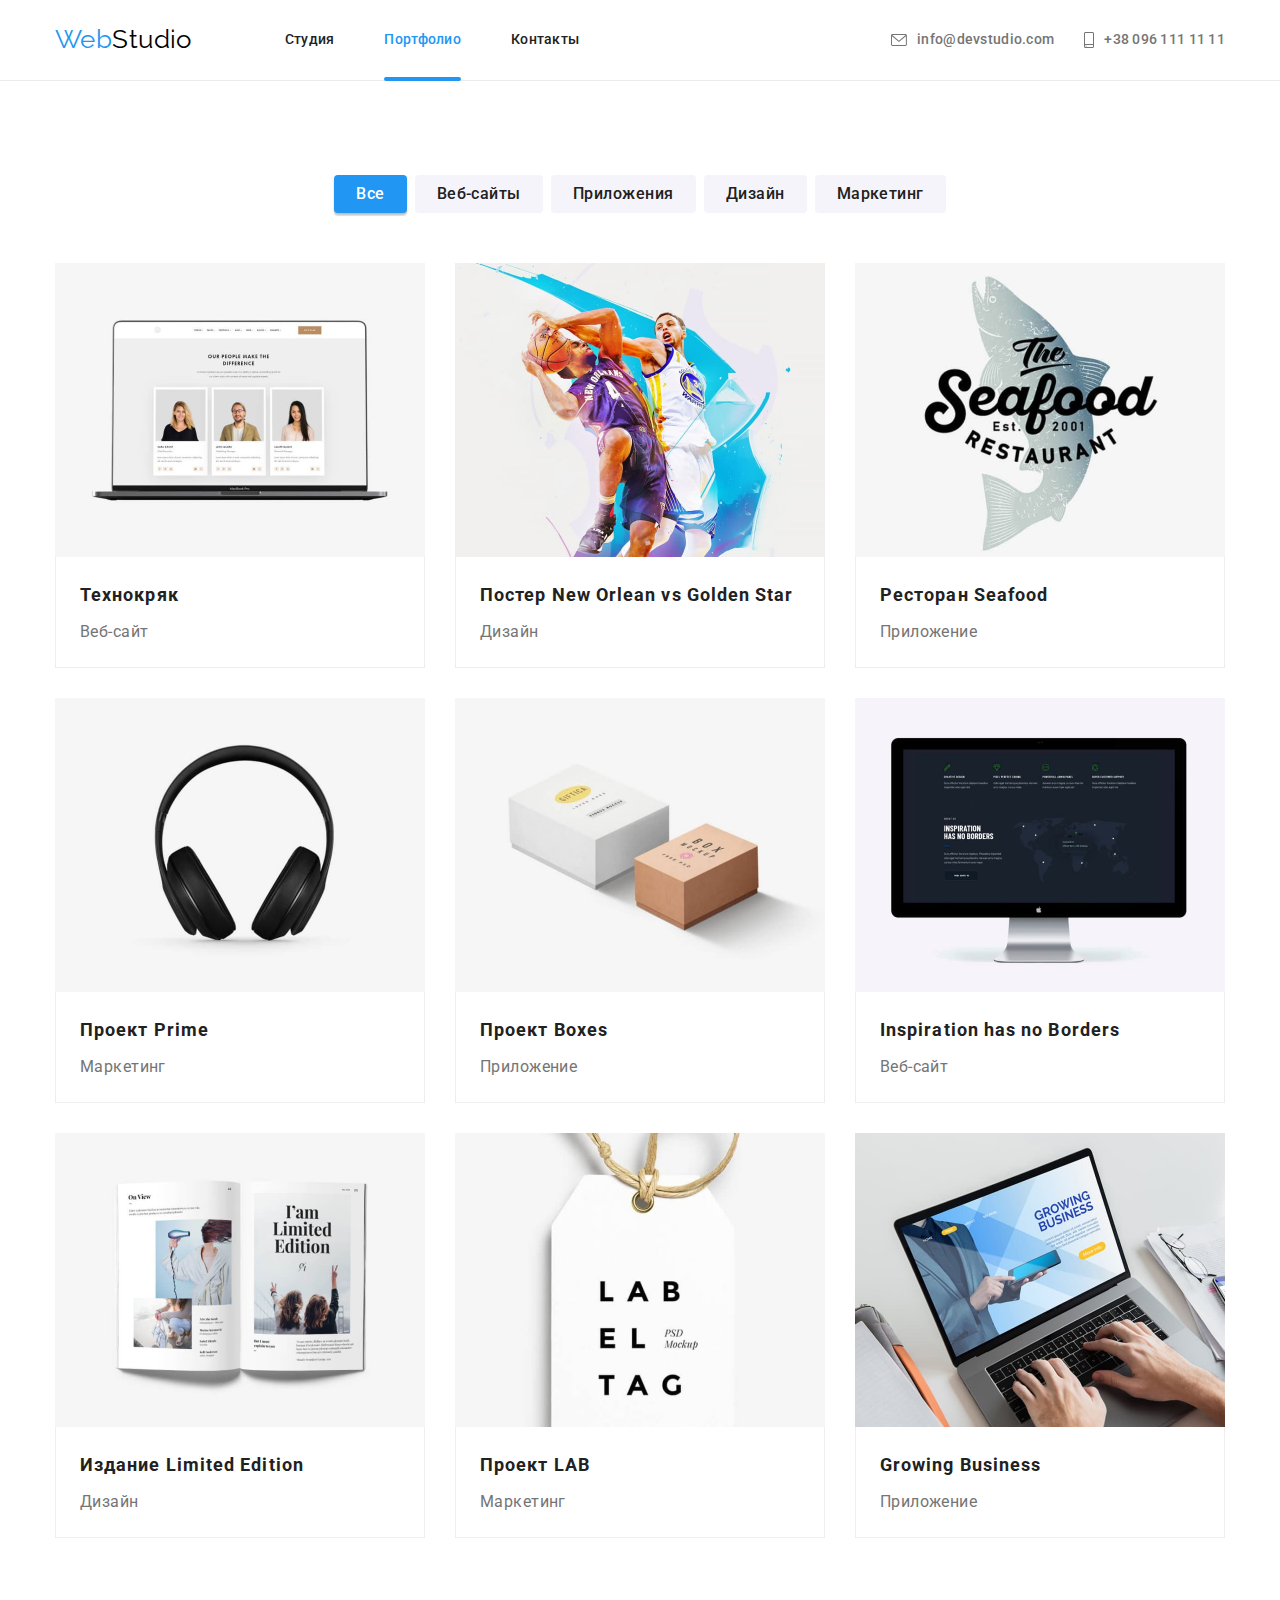
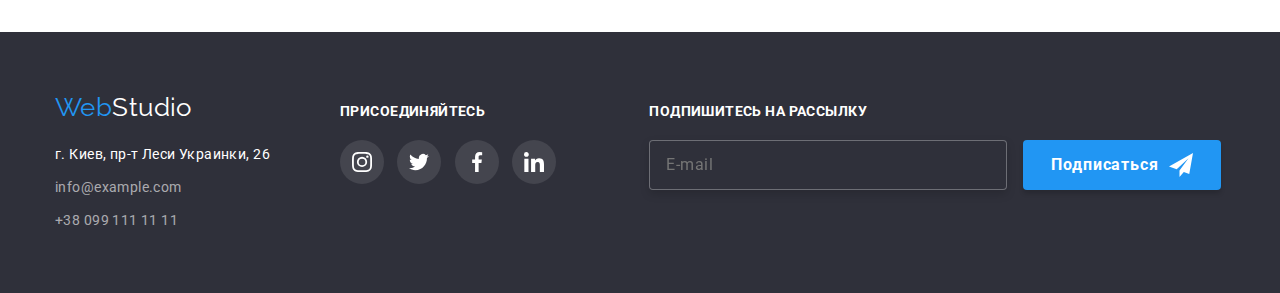
==== portfolio.html @ d5bf9953 "commit work" ====
<!DOCTYPE html>
<html lang="ru">
  <head>
    <meta charset="UTF-8" />
    <meta http-equiv="X-UA-Compatible" content="IE=edge" />
    <meta name="viewport" content="width=device-width, initial-scale=1.0" />
    <title>Document</title>
    <link rel="preconnect" href="https://fonts.googleapis.com" />
    <link rel="preconnect" href="https://fonts.gstatic.com" crossorigin />
    <link
      href="https://fonts.googleapis.com/css2?family=Raleway:wght@700&family=Roboto:wght@400;500;700;900&display=swap"
      rel="stylesheet"
    />
    <link rel="stylesheet" href="./css/main.min.css" />
  </head>
  <body class="page">
    <!-- Header -->
    <header class="header">
      <div class="container header__container">
        <a class="logo header__logo" href="./index.html">
          Web<span class="header__logo-studio">Studio</span>
        </a>
        <button
          class="mobile-menu-button js-open-menu"
          type="button"
          aria-expanded="false"
          aria-controls="menu-container"
        >
          <svg class="mobile-menu-button__icon" aria-label="Переключатель мобильного меню">
            <use href="./images/icons/icons.svg#icon-menu"></use>
          </svg>
        </button>

        <div class="mobile-menu js-menu-container" id="menu-container">
          <div class="mobile-menu__content">
            <button
              class="mobile-menu-button mobile-menu-button__close js-close-menu"
              type="button"
              aria-expanded="true"
              aria-controls="menu-container"
            >
              <svg class="mobile-menu-button__icon" aria-label="Переключатель мобильного меню">
                <use href="./images/icons/icons.svg#icon-close-menu"></use>
              </svg>
            </button>
            <nav class="nav">
              <ul class="list list__set">
                <li class="nav__item">
                  <a class="link nav__link" href="./index.html">Студия</a>
                </li>
                <li class="nav__item nav__item--position">
                  <a class="link nav__link nav__link--current" href="./portfolio.html">Портфолио</a>
                </li>
                <li class="nav__item">
                  <a class="link nav__link" href="#">Контакты</a>
                </li>
              </ul>
            </nav>

            <ul class="list contacts">
              <li class="contacts__list contacts__list--mail">
                <a
                  class="link contacts__link contacts__link--mail"
                  href="mailto:info@devstudio.com"
                >
                  <svg class="contacts__icon contacts__icon--mail">
                    <use href="./images/icons/icons.svg#icon-envelope"></use>
                  </svg>
                  info@devstudio.com
                </a>
              </li>
              <li class="contacts__list contacts__list--phone">
                <a class="link contacts__link contacts__link--phone" href="tel:+380961111111">
                  <svg class="contacts__icon contacts__icon--phone">
                    <use href="./images/icons/icons.svg#icon-smartphone"></use>
                  </svg>
                  +38 096 111 11 11
                </a>
              </li>
            </ul>

            <ul class="list list__row mobile-menu-socials">
              <li class="mobile-menu-socials__list">
                <a
                  class="link mobile-menu-socials__link mobile-menu-socials__link--instagram"
                  href="#"
                  >Instagram</a
                >
              </li>
              <li class="mobile-menu-socials__list">
                <a class="link mobile-menu-socials__link" href="#">Twitter</a>
              </li>
              <li class="mobile-menu-socials__list">
                <a class="link mobile-menu-socials__link" href="#">Facebook</a>
              </li>
              <li class="mobile-menu-socials__list">
                <a
                  class="link mobile-menu-socials__link mobile-menu-socials__link--linkedin"
                  href="#"
                  >LinkedIn</a
                >
              </li>
            </ul>
          </div>
        </div>
      </div>
    </header>

    <!-- Main -->
    <main>
      <section class="section">
        <div class="container">
          <h1 class="visually-hidden">Портфолио наших работ</h1>

          <ul class="list list__row portfolio-nav">
            <li class="portfolio-nav__item">
              <button type="button" class="portfolio-nav__btn portfolio-nav__btn--active">
                Все
              </button>
            </li>
            <li class="portfolio-nav__item">
              <button type="button" class="portfolio-nav__btn">Веб-сайты</button>
            </li>
            <li class="portfolio-nav__item">
              <button type="button" class="portfolio-nav__btn">Приложения</button>
            </li>
            <li class="portfolio-nav__item">
              <button type="button" class="portfolio-nav__btn">Дизайн</button>
            </li>
            <li class="portfolio-nav__item">
              <button type="button" class="portfolio-nav__btn">Маркетинг</button>
            </li>
          </ul>

          <ul class="list list__set portfolio-list">
            <li class="portfolio-list__item">
              <a href="#" class="link portfolio-card">
                <div class="portfolio-card__meta">
                  <picture>
                    <source
                      srcset="
                        ./images/portfolio/technocrack-website-desktop.jpg     370w,
                        ./images/portfolio/technocrack-website-desktop-@2x.jpg 740w
                      "
                      media="(min-width: 1200px)"
                    />
                    <source
                      srcset="
                        ./images/portfolio/technocrack-website-tablet.jpg     354w,
                        ./images/portfolio/technocrack-website-tablet-@2x.jpg 708w
                      "
                      media="(min-width: 768px)"
                    />
                    <source
                      srcset="
                        ./images/portfolio/technocrack-website-mobile.jpg     450w,
                        ./images/portfolio/technocrack-website-mobile-@2x.jpg 900w
                      "
                      media="(max-width: 768px)"
                    />

                    <img
                      src="./images/portfolio/technocrack-website-mobile.jpg"
                      alt="Веб-сайт Технокряк на ноутбуке"
                      loading="lazy"
                    />
                  </picture>
                  <div class="portfolio-card__overlay">
                    <p class="portfolio-card__descr">
                      Ресурс предлагает комплексные предложения с разным уровнем функционала и
                      сервисов. Все это позволит посетителю получить исчерпывающие сведения о
                      компании или частном лице.
                    </p>
                  </div>
                </div>
                <div class="portfolio-card__thumb portfolio-card__thumb--technocrack">
                  <h3 class="portfolio-card__title">Технокряк</h3>
                  <p class="portfolio-card__text">Веб-сайт</p>
                </div>
              </a>
            </li>
            <li class="portfolio-list__item">
              <a href="#" class="link portfolio-card">
                <div class="portfolio-card__meta">
                  <picture>
                    <source
                      srcset="
                        ./images/portfolio/poster-new-orleans-vs-golden-star-design-desktop.jpg     370w,
                        ./images/portfolio/poster-new-orleans-vs-golden-star-design-desktop-@2x.jpg 740w
                      "
                      media="(min-width: 1200px)"
                    />
                    <source
                      srcset="
                        ./images/portfolio/poster-new-orleans-vs-golden-star-design-tablet.jpg     354w,
                        ./images/portfolio/poster-new-orleans-vs-golden-star-design-tablet-@2x.jpg 708w
                      "
                      media="(min-width: 768px)"
                    />
                    <source
                      srcset="
                        ./images/portfolio/poster-new-orleans-vs-golden-star-design-mobile.jpg     450w,
                        ./images/portfolio/poster-new-orleans-vs-golden-star-design-mobile-@2x.jpg 900w
                      "
                      media="(max-width: 768px)"
                    />

                    <img
                      src="./images/portfolio/poster-new-orleans-vs-golden-star-design-mobile.jpg"
                      alt="Веб-сайт Технокряк на ноутбуке"
                      loading="lazy"
                    />
                  </picture>
                  <div class="portfolio-card__overlay">
                    <p class="portfolio-card__descr">
                      Ресурс предлагает комплексные предложения с разным уровнем функционала и
                      сервисов. Все это позволит посетителю получить исчерпывающие сведения о
                      компании или частном лице.
                    </p>
                  </div>
                </div>
                <div class="portfolio-card__thumb">
                  <h3 class="portfolio-card__title">Постер New Orlean vs Golden Star</h3>
                  <p class="portfolio-card__text">Дизайн</p>
                </div>
              </a>
            </li>
            <li class="portfolio-list__item">
              <a href="#" class="link portfolio-card">
                <div class="portfolio-card__meta">
                  <picture>
                    <source
                      srcset="
                        ./images/portfolio/restaurant-seafood-app-desktop.jpg     370w,
                        ./images/portfolio/restaurant-seafood-app-desktop-@2x.jpg 740w
                      "
                      media="(min-width: 1200px)"
                    />
                    <source
                      srcset="
                        ./images/portfolio/restaurant-seafood-app-tablet.jpg     354w,
                        ./images/portfolio/restaurant-seafood-app-tablet-@2x.jpg 708w
                      "
                      media="(min-width: 768px)"
                    />
                    <source
                      srcset="
                        ./images/portfolio/restaurant-seafood-app-mobile.jpg     450w,
                        ./images/portfolio/restaurant-seafood-app-mobile-@2x.jpg 900w
                      "
                      media="(max-width: 768px)"
                    />

                    <img
                      src="./images/portfolio/restaurant-seafood-app-mobile.jpg"
                      alt="Веб-сайт Технокряк на ноутбуке"
                      loading="lazy"
                    />
                  </picture>
                  <div class="portfolio-card__overlay">
                    <p class="portfolio-card__descr">
                      Ресурс предлагает комплексные предложения с разным уровнем функционала и
                      сервисов. Все это позволит посетителю получить исчерпывающие сведения о
                      компании или частном лице.
                    </p>
                  </div>
                </div>
                <div class="portfolio-card__thumb">
                  <h3 class="portfolio-card__title">Ресторан Seafood</h3>
                  <p class="portfolio-card__text">Приложение</p>
                </div>
              </a>
            </li>
            <li class="portfolio-list__item">
              <a href="#" class="link portfolio-card">
                <div class="portfolio-card__meta">
                  <picture>
                    <source
                      srcset="
                        ./images/portfolio/project-prime-marketing-desktop.jpg     370w,
                        ./images/portfolio/project-prime-marketing-desktop-@2x.jpg 740w
                      "
                      media="(min-width: 1200px)"
                    />
                    <source
                      srcset="
                        ./images/portfolio/project-prime-marketing-tablet.jpg     354w,
                        ./images/portfolio/project-prime-marketing-tablet-@2x.jpg 708w
                      "
                      media="(min-width: 768px)"
                    />
                    <source
                      srcset="
                        ./images/portfolio/project-prime-marketing-mobile.jpg     450w,
                        ./images/portfolio/project-prime-marketing-mobile-@2x.jpg 900w
                      "
                      media="(max-width: 768px)"
                    />

                    <img
                      src="./images/portfolio/project-prime-marketing-mobile.jpg"
                      alt="Веб-сайт Технокряк на ноутбуке"
                      loading="lazy"
                    />
                  </picture>
                  <div class="portfolio-card__overlay">
                    <p class="portfolio-card__descr">
                      Ресурс предлагает комплексные предложения с разным уровнем функционала и
                      сервисов. Все это позволит посетителю получить исчерпывающие сведения о
                      компании или частном лице.
                    </p>
                  </div>
                </div>
                <div class="portfolio-card__thumb">
                  <h3 class="portfolio-card__title">Проект Prime</h3>
                  <p class="portfolio-card__text">Маркетинг</p>
                </div>
              </a>
            </li>
            <li class="portfolio-list__item">
              <a href="#" class="link portfolio-card">
                <div class="portfolio-card__meta">
                  <picture>
                    <source
                      srcset="
                        ./images/portfolio/project-boxes-app-desktop.jpg     370w,
                        ./images/portfolio/project-boxes-app-desktop-@2x.jpg 740w
                      "
                      media="(min-width: 1200px)"
                    />
                    <source
                      srcset="
                        ./images/portfolio/project-boxes-app-tablet.jpg     354w,
                        ./images/portfolio/project-boxes-app-tablet-@2x.jpg 708w
                      "
                      media="(min-width: 768px)"
                    />
                    <source
                      srcset="
                        ./images/portfolio/project-boxes-app-mobile.jpg     450w,
                        ./images/portfolio/project-boxes-app-mobile-@2x.jpg 900w
                      "
                      media="(max-width: 768px)"
                    />

                    <img
                      src="./images/portfolio/project-boxes-app-mobile.jpg"
                      alt="Веб-сайт Технокряк на ноутбуке"
                      loading="lazy"
                    />
                  </picture>
                  <div class="portfolio-card__overlay">
                    <p class="portfolio-card__descr">
                      Ресурс предлагает комплексные предложения с разным уровнем функционала и
                      сервисов. Все это позволит посетителю получить исчерпывающие сведения о
                      компании или частном лице.
                    </p>
                  </div>
                </div>
                <div class="portfolio-card__thumb">
                  <h3 class="portfolio-card__title">Проект Boxes</h3>
                  <p class="portfolio-card__text">Приложение</p>
                </div>
              </a>
            </li>
            <li class="portfolio-list__item">
              <a href="#" class="link portfolio-card">
                <div class="portfolio-card__meta">
                  <picture>
                    <source
                      srcset="
                        ./images/portfolio/inspiration-has-no-borders-website-desktop.jpg     370w,
                        ./images/portfolio/inspiration-has-no-borders-website-desktop-@2x.jpg 740w
                      "
                      media="(min-width: 1200px)"
                    />
                    <source
                      srcset="
                        ./images/portfolio/inspiration-has-no-borders-website-tablet.jpg     354w,
                        ./images/portfolio/inspiration-has-no-borders-website-tablet-@2x.jpg 708w
                      "
                      media="(min-width: 768px)"
                    />
                    <source
                      srcset="
                        ./images/portfolio/inspiration-has-no-borders-website-mobile.jpg     450w,
                        ./images/portfolio/inspiration-has-no-borders-website-mobile-@2x.jpg 900w
                      "
                      media="(max-width: 768px)"
                    />

                    <img
                      src="./images/portfolio/inspiration-has-no-borders-website-mobile.jpg"
                      alt="Веб-сайт Технокряк на ноутбуке"
                      loading="lazy"
                    />
                  </picture>
                  <div class="portfolio-card__overlay">
                    <p class="portfolio-card__descr">
                      Ресурс предлагает комплексные предложения с разным уровнем функционала и
                      сервисов. Все это позволит посетителю получить исчерпывающие сведения о
                      компании или частном лице.
                    </p>
                  </div>
                </div>
                <div class="portfolio-card__thumb">
                  <h3 class="portfolio-card__title">Inspiration has no Borders</h3>
                  <p class="portfolio-card__text">Веб-сайт</p>
                </div>
              </a>
            </li>
            <li class="portfolio-list__item">
              <a href="#" class="link portfolio-card">
                <div class="portfolio-card__meta">
                  <picture>
                    <source
                      srcset="
                        ./images/portfolio/limited-edition-design-desktop.jpg     370w,
                        ./images/portfolio/limited-edition-design-desktop-@2x.jpg 740w
                      "
                      media="(min-width: 1200px)"
                    />
                    <source
                      srcset="
                        ./images/portfolio/limited-edition-design-tablet.jpg     354w,
                        ./images/portfolio/limited-edition-design-tablet-@2x.jpg 708w
                      "
                      media="(min-width: 768px)"
                    />
                    <source
                      srcset="
                        ./images/portfolio/limited-edition-design-mobile.jpg     450w,
                        ./images/portfolio/limited-edition-design-mobile-@2x.jpg 900w
                      "
                      media="(max-width: 768px)"
                    />

                    <img
                      src="./images/portfolio/limited-edition-design-mobile.jpg"
                      alt="Веб-сайт Технокряк на ноутбуке"
                      loading="lazy"
                    />
                  </picture>
                  <div class="portfolio-card__overlay">
                    <p class="portfolio-card__descr">
                      Ресурс предлагает комплексные предложения с разным уровнем функционала и
                      сервисов. Все это позволит посетителю получить исчерпывающие сведения о
                      компании или частном лице.
                    </p>
                  </div>
                </div>
                <div class="portfolio-card__thumb">
                  <h3 class="portfolio-card__title">Издание Limited Edition</h3>
                  <p class="portfolio-card__text">Дизайн</p>
                </div>
              </a>
            </li>
            <li class="portfolio-list__item">
              <a href="#" class="link portfolio-card">
                <div class="portfolio-card__meta">
                  <picture>
                    <source
                      srcset="
                        ./images/portfolio/project-lab-marketing-desktop.jpg     370w,
                        ./images/portfolio/project-lab-marketing-desktop-@2x.jpg 740w
                      "
                      media="(min-width: 1200px)"
                    />
                    <source
                      srcset="
                        ./images/portfolio/project-lab-marketing-tablet.jpg     354w,
                        ./images/portfolio/project-lab-marketing-tablet-@2x.jpg 708w
                      "
                      media="(min-width: 768px)"
                    />
                    <source
                      srcset="
                        ./images/portfolio/project-lab-marketing-mobile.jpg     450w,
                        ./images/portfolio/project-lab-marketing-mobile-@2x.jpg 900w
                      "
                      media="(max-width: 768px)"
                    />

                    <img
                      src="./images/portfolio/project-lab-marketing-mobile.jpg"
                      alt="Веб-сайт Технокряк на ноутбуке"
                      loading="lazy"
                    />
                  </picture>
                  <div class="portfolio-card__overlay">
                    <p class="portfolio-card__descr">
                      Ресурс предлагает комплексные предложения с разным уровнем функционала и
                      сервисов. Все это позволит посетителю получить исчерпывающие сведения о
                      компании или частном лице.
                    </p>
                  </div>
                </div>
                <div class="portfolio-card__thumb">
                  <h3 class="portfolio-card__title">Проект LAB</h3>
                  <p class="portfolio-card__text">Маркетинг</p>
                </div>
              </a>
            </li>
            <li class="portfolio-list__item">
              <a href="#" class="link portfolio-card">
                <div class="portfolio-card__meta">
                  <picture>
                    <source
                      srcset="
                        ./images/portfolio/growing-business-app-desktop.jpg     370w,
                        ./images/portfolio/growing-business-app-desktop-@2x.jpg 740w
                      "
                      media="(min-width: 1200px)"
                    />
                    <source
                      srcset="
                        ./images/portfolio/growing-business-app-tablet.jpg     354w,
                        ./images/portfolio/growing-business-app-tablet-@2x.jpg 708w
                      "
                      media="(min-width: 768px)"
                    />
                    <source
                      srcset="
                        ./images/portfolio/growing-business-app-mobile.jpg     450w,
                        ./images/portfolio/growing-business-app-mobile-@2x.jpg 900w
                      "
                      media="(max-width: 768px)"
                    />

                    <img
                      src="./images/portfolio/growing-business-app-mobile.jpg"
                      alt="Веб-сайт Технокряк на ноутбуке"
                      loading="lazy"
                    />
                  </picture>
                  <div class="portfolio-card__overlay">
                    <p class="portfolio-card__descr">
                      Ресурс предлагает комплексные предложения с разным уровнем функционала и
                      сервисов. Все это позволит посетителю получить исчерпывающие сведения о
                      компании или частном лице.
                    </p>
                  </div>
                </div>
                <div class="portfolio-card__thumb">
                  <h3 class="portfolio-card__title">Growing Business</h3>
                  <p class="portfolio-card__text">Приложение</p>
                </div>
              </a>
            </li>
          </ul>
        </div>
      </section>
    </main>

    <!-- Footer -->
    <footer class="footer">
      <div class="container footer__container">
        <div class="footer-contacts">
          <a class="logo footer__logo" href="./index.html">
            Web<span class="footer__logo-studio">Studio</span>
          </a>
          <address>
            <ul class="list">
              <li class="footer-contacts__list">
                <a
                  class="link footer-contacts__office"
                  href="https://goo.gl/maps/piqngm7oDQpEDh6u6"
                  target="_blank"
                  rel="noopener nofollow noreferrer"
                  >г. Киев, пр-т Леси Украинки, 26</a
                >
              </li>
              <li class="footer-contacts__list">
                <a class="link footer-contacts__link" href="mailto:info@example.com"
                  >info@example.com</a
                >
              </li>
              <li class="footer-contacts__list">
                <a class="link footer-contacts__link" href="tel:+380991111111">+38 099 111 11 11</a>
              </li>
            </ul>
          </address>
        </div>
        <div class="footer__socials">
          <b class="footer__title">присоединяйтесь</b>
          <ul class="list social-network">
            <li class="social-network__list">
              <a
                class="social-network__link social-network__link--style"
                href="#"
                aria-label="Instagram"
                ><svg class="social-network__icon">
                  <use href="./images/icons/icons.svg#icon-instagram"></use>
                </svg>
              </a>
            </li>
            <li class="social-network__list">
              <a
                class="social-network__link social-network__link--style"
                href="#"
                aria-label="Twitter"
                ><svg class="social-network__icon">
                  <use href="./images/icons/icons.svg#icon-twitter"></use>
                </svg>
              </a>
            </li>
            <li class="social-network__list">
              <a
                class="social-network__link social-network__link--style"
                href="#"
                aria-label="Facebook"
                ><svg class="social-network__icon">
                  <use href="./images/icons/icons.svg#icon-facebook"></use>
                </svg>
              </a>
            </li>
            <li class="social-network__list">
              <a
                class="social-network__link social-network__link--style"
                href="#"
                aria-label="LinkedIn"
                ><svg class="social-network__icon">
                  <use href="./images/icons/icons.svg#icon-linkedin"></use>
                </svg>
              </a>
            </li>
          </ul>
        </div>

        <form class="subscribe">
          <b class="footer__title">Подпишитесь на рассылку</b>
          <input class="subscribe__input" type="email" name="mail" placeholder="E-mail" />
          <button class="subscribe__button" type="submit">
            <span class="subscribe__button-text">Подписаться</span>
            <svg class="subscribe__button-icon">
              <use href="./images/icons/icons.svg#icon-send"></use>
            </svg>
          </button>
        </form>
      </div>
    </footer>

    <script>
      (() => {
        document.querySelector('.js-speaker-form').addEventListener('submit', e => {
          e.preventDefault();
          new FormData(e.currentTarget).forEach((value, name) =>
            console.log(`${name}:
    ${value}`)
          );
        });
      })();
    </script>
    <script defer src="js/mobile-menu.js"></script>
  </body>
</html>
---- css/main.min.css ----
:root{--primary-white-color: #ffffff;--section-bg-color: #e5e5e5;--secondary-bg-color: #f5f4fa;--hero-footer-bg-color: #2f303a;--primary-text-color: #757575;--title-text-color: #212121;--accent-color: #2196f3;--footer-text-color: rgba(255, 255, 255, 0.6);--logo-studio-text-color: #000000;--button-hover-color: #188ce8;--border-header-color: #ececec;--border-portfolio-card: #eeeeee;--hero-bg-color: rgba(47, 48, 58, 0.4);--social-networks-logo-color: #afb1b8;--social-logo-footer-bg-color: rgba(255, 255, 255, 0.1);--bg-color-thumb-working-process: rgba(47, 48, 58, 0.8);--backdrop-bg-color: rgba(0, 0, 0, 0.2);--animate-time-function: 250ms cubic-bezier(0.4, 0, 0.2, 1)}.hero__button,.subscribe__button,.contact-form__button{padding:10px 32px;color:var(--primary-white-color);font-family:inherit;font-weight:700;font-size:16px;line-height:1.88;text-align:center;letter-spacing:.06em;border:0;border-radius:4px;-webkit-box-shadow:0px 4px 4px rgba(0,0,0,.15);box-shadow:0px 4px 4px rgba(0,0,0,.15);cursor:pointer;background-color:var(--accent-color);-webkit-transition:background-color var(--animate-time-function);transition:background-color var(--animate-time-function)}.hero__button:hover,.subscribe__button:hover,.contact-form__button:hover,.hero__button:focus,.subscribe__button:focus,.contact-form__button:focus{background-color:var(--button-hover-color)}@media screen and (max-width: 767px){.list__gallery:not(:last-child){margin-bottom:30px}}@media screen and (max-width: 767px){.client-gallery{-ms-flex-preferred-size:calc((100% - 30px)/2);flex-basis:calc((100% - 30px)/2)}.client-gallery:not(:nth-last-child(-n+2)){margin-bottom:30px}.client-gallery:nth-child(odd){margin-right:30px}}@media(min-width: 768px)and (max-width: 1199px){.list__gallery{-ms-flex-preferred-size:calc((100% - 30px)/2);flex-basis:calc((100% - 30px)/2)}.list__gallery:not(:nth-last-child(-n+2)){margin-bottom:30px}.list__gallery:nth-child(odd){margin-right:30px}}@media(min-width: 768px)and (max-width: 1199px){.client-gallery{-ms-flex-preferred-size:calc((100% - 60px)/3);flex-basis:calc((100% - 60px)/3)}.client-gallery:not(:nth-last-child(-n+3)){margin-bottom:30px}.client-gallery:not(:nth-child(3n+3)){margin-right:30px}}@media screen and (min-width: 1200px){.gallery-working{-ms-flex-preferred-size:calc((100% - 60px)/3);flex-basis:calc((100% - 60px)/3)}.gallery-working:not(:nth-last-child(-n+3)){margin-bottom:30px}.gallery-working:not(:nth-child(3n+3)){margin-right:30px}}@media screen and (min-width: 1200px){.list__gallery{-ms-flex-preferred-size:calc((100% - 90px)/4);flex-basis:calc((100% - 90px)/4)}.list__gallery:not(:nth-last-child(-n+4)){margin-bottom:30px}.list__gallery:not(:nth-child(4n+4)){margin-right:30px}}@media screen and (min-width: 1200px){.client-gallery{-ms-flex-preferred-size:calc((100% - 150px)/6);flex-basis:calc((100% - 150px)/6)}.client-gallery:not(:nth-last-child(-n+6)){margin-bottom:30px}.client-gallery:not(:nth-child(6n+6)){margin-right:30px}}/*! modern-normalize v1.1.0 | MIT License | https://github.com/sindresorhus/modern-normalize */*,::before,::after{-webkit-box-sizing:border-box;box-sizing:border-box}html{line-height:1.15;-webkit-text-size-adjust:100%;-moz-tab-size:4;-o-tab-size:4;tab-size:4}body{margin:0;font-family:system-ui,-apple-system,"Segoe UI",Roboto,Helvetica,Arial,sans-serif,"Apple Color Emoji","Segoe UI Emoji"}hr{height:0;color:inherit}abbr[title]{-webkit-text-decoration:underline dotted;text-decoration:underline dotted}b,strong{font-weight:bolder}code,kbd,samp,pre{font-family:ui-monospace,SFMono-Regular,Consolas,"Liberation Mono",Menlo,monospace;font-size:1em}small{font-size:80%}sub,sup{font-size:75%;line-height:0;position:relative;vertical-align:baseline}sub{bottom:-0.25em}sup{top:-0.5em}table{text-indent:0;border-color:inherit}button,input,optgroup,select,textarea{font-family:inherit;font-size:100%;line-height:1.15;margin:0}button,select{text-transform:none}button,[type=button],[type=reset],[type=submit]{-webkit-appearance:button}::-moz-focus-inner{border-style:none;padding:0}:-moz-focusring{outline:1px dotted ButtonText}:-moz-ui-invalid{box-shadow:none}legend{padding:0}progress{vertical-align:baseline}::-webkit-inner-spin-button,::-webkit-outer-spin-button{height:auto}[type=search]{-webkit-appearance:textfield;outline-offset:-2px}::-webkit-search-decoration{-webkit-appearance:none}::-webkit-file-upload-button{-webkit-appearance:button;font:inherit}summary{display:list-item}html{-webkit-box-sizing:border-box;box-sizing:border-box}*,*::after,*::before{-webkit-box-sizing:inherit;box-sizing:inherit}h1,h2,h3,h4,h5,h6,p{margin-top:0}img{display:block;max-width:100%;height:auto}address{font-style:normal}textarea{resize:none}.page{background-color:var(--primary-white-color);color:var(--primary-text-color);font-family:"Roboto",sans-serif;font-size:14px;line-height:1.71;letter-spacing:.03em}.visually-hidden{position:absolute;width:1px;height:1px;margin:-1px;border:0;padding:0;white-space:nowrap;-webkit-clip-path:inset(100%);clip-path:inset(100%);clip:rect(0 0 0 0);overflow:hidden}.link{text-decoration:none;color:inherit}.section{padding-top:60px;padding-bottom:60px}@media screen and (min-width: 1200px){.section{padding-top:94px;padding-bottom:94px}}.container{padding-left:15px;padding-right:15px;margin-left:auto;margin-right:auto}@media screen and (min-width: 480px){.container{width:480px}}@media screen and (min-width: 768px){.container{width:768px}}@media screen and (min-width: 1200px){.container{width:1200px}}.section-title{margin-bottom:30px;color:var(--title-text-color);font-size:28px;line-height:1.18;text-align:center}@media screen and (min-width: 1200px){.section-title{margin-bottom:50px;font-size:36px;line-height:1.17}}.title{margin-bottom:10px;color:var(--title-text-color)}.list{list-style:none;padding-left:0;margin:0}@media screen and (min-width: 768px){.list__set{display:-webkit-box;display:-ms-flexbox;display:flex;-ms-flex-wrap:wrap;flex-wrap:wrap}}.list__row{display:-webkit-box;display:-ms-flexbox;display:flex;-ms-flex-wrap:wrap;flex-wrap:wrap}.mobile-menu-button{display:-webkit-inline-box;display:-ms-inline-flexbox;display:inline-flex;padding:0;border:none;background-color:rgba(0,0,0,0)}.mobile-menu-button:hover .mobile-menu-button__icon,.mobile-menu-button:focus .mobile-menu-button__icon{fill:var(--accent-color)}@media screen and (min-width: 768px){.mobile-menu-button{display:none}}.mobile-menu-button__icon{width:40px;height:40px}.mobile-menu-button__close{position:absolute;top:10px;right:15px}@media screen and (min-width: 768px){.mobile-menu{-webkit-box-flex:1;-ms-flex-positive:1;flex-grow:1}}@media screen and (max-width: 767px){.mobile-menu{position:fixed;z-index:1;top:50%;left:50%;width:100%;height:100%;-webkit-transform:translate(-50%, -50%) scale(0);transform:translate(-50%, -50%) scale(0);-webkit-transition:-webkit-transform var(--animate-time-function);transition:-webkit-transform var(--animate-time-function);transition:transform var(--animate-time-function);transition:transform var(--animate-time-function), -webkit-transform var(--animate-time-function)}.mobile-menu.is-open{-webkit-transform:translate(-50%, -50%) scale(1);transform:translate(-50%, -50%) scale(1)}}.mobile-menu__content{display:-webkit-box;display:-ms-flexbox;display:flex}@media screen and (max-width: 767px){.mobile-menu__content{-webkit-box-orient:vertical;-webkit-box-direction:normal;-ms-flex-direction:column;flex-direction:column;padding:32px 40px 48px;height:100%;width:100%;background-color:var(--primary-white-color)}}@media screen and (min-width: 768px){.mobile-menu__content{-webkit-box-pack:justify;-ms-flex-pack:justify;justify-content:space-between}}@media screen and (min-width: 768px){.mobile-menu-socials{display:none}}.mobile-menu-socials__list:not(:last-child){border-right:1px solid rgba(33,33,33,.2)}.mobile-menu-socials__link{padding:0 6px;font-weight:500;font-size:12px;line-height:1.22;letter-spacing:.02em;color:var(--accent-color)}.mobile-menu-socials__link--instagram{padding:0 6px 0 0}.mobile-menu-socials__link--linkedin{padding:0 0 0 6px}@media screen and (min-width: 400px){.mobile-menu-socials__link{padding:0 8px;font-size:16px}.mobile-menu-socials__link--instagram{padding:0 8px 0 0}.mobile-menu-socials__link--linkedin{padding:0 0 0 8px}}@media screen and (min-width: 480px){.mobile-menu-socials__link{padding:0 10px;font-size:18px}.mobile-menu-socials__link--instagram{padding:0 10px 0 0}.mobile-menu-socials__link--linkedin{padding:0 0 0 10px}}@media screen and (max-width: 767px){.nav{-webkit-box-flex:3;-ms-flex-positive:3;flex-grow:3}}.nav__item--position{position:relative}@media screen and (min-width: 768px){.nav__item:not(:last-child){margin-right:50px}}.nav__link{display:inline-block;font-weight:500;letter-spacing:.02em;color:var(--title-text-color);-webkit-transition:color var(--animate-time-function);transition:color var(--animate-time-function)}@media screen and (max-width: 767px){.nav__link{padding:16px 0;font-size:40px;line-height:1.18}}@media screen and (min-width: 768px){.nav__link{padding:32px 0;line-height:1.14}.nav__link--current::after{position:absolute;content:"";bottom:-1px;left:0;width:100%;border-radius:2px;background-color:var(--accent-color);border:solid 2px var(--accent-color)}}.nav__link:hover,.nav__link:focus,.nav__link--current{color:var(--accent-color)}.logo{color:var(--accent-color);font-family:"Raleway",sans-serif;font-size:24px;line-height:1.17;text-decoration:none}@media screen and (min-width: 1200px){.logo{font-size:26px;line-height:1.19}}.contact-form__title{display:block;margin-bottom:30px;font-size:14px;line-height:1.5;text-align:center;color:var(--title-text-color)}@media screen and (min-width: 400px){.contact-form__title{font-size:18px}}@media screen and (min-width: 480px){.contact-form__title{font-size:20px}}@media screen and (min-width: 1200px){.contact-form__title{line-height:1.15}}.contact-form__label{position:relative;display:block;margin-bottom:28px;cursor:pointer}.contact-form__input{width:100%;height:40px;padding:12px 12px 12px 42px;border:1px solid rgba(33,33,33,.2);border-radius:4px;outline:none;cursor:pointer;-webkit-transition:border var(--animate-time-function);transition:border var(--animate-time-function)}.contact-form__input:focus~.contact-form__label-text,.contact-form__input:focus+.contact-form__label-icon{fill:var(--accent-color);color:var(--accent-color)}.contact-form__input:not(:-moz-placeholder-shown)~.contact-form__label-text{transform:translate(-27px, -271%);color:var(--accent-color)}.contact-form__input:not(:-ms-input-placeholder)~.contact-form__label-text{transform:translate(-27px, -271%);color:var(--accent-color)}.contact-form__input:not(:placeholder-shown)~.contact-form__label-text{-webkit-transform:translate(-27px, -271%);transform:translate(-27px, -271%);color:var(--accent-color)}.contact-form__input:not(:-moz-placeholder-shown)+.contact-form__label-icon{fill:var(--accent-color)}.contact-form__input:not(:-ms-input-placeholder)+.contact-form__label-icon{fill:var(--accent-color)}.contact-form__input:not(:placeholder-shown)+.contact-form__label-icon{fill:var(--accent-color)}.contact-form__input:not(:-moz-placeholder-shown){border:1px solid var(--accent-color)}.contact-form__input:not(:-ms-input-placeholder){border:1px solid var(--accent-color)}.contact-form__input:focus,.contact-form__input:not(:placeholder-shown){border:1px solid var(--accent-color)}.contact-form__label-text{position:absolute;top:50%;left:42px;-webkit-transform:translateY(-50%);transform:translateY(-50%);font-size:12px;line-height:1.17;letter-spacing:.01em;-webkit-transition:color var(--animate-time-function),-webkit-transform var(--animate-time-function);transition:color var(--animate-time-function),-webkit-transform var(--animate-time-function);transition:transform var(--animate-time-function),color var(--animate-time-function);transition:transform var(--animate-time-function),color var(--animate-time-function),-webkit-transform var(--animate-time-function)}.contact-form__label-icon{position:absolute;top:50%;left:15px;-webkit-transform:translateY(-50%);transform:translateY(-50%);width:18px;height:18px;-webkit-transition:fill var(--animate-time-function);transition:fill var(--animate-time-function)}.contact-form__comment{display:block;position:relative;margin-bottom:20px;cursor:pointer}.contact-form__textarea-descr{position:absolute;top:0;left:15px;-webkit-transform:translateY(-129%);transform:translateY(-129%);font-size:12px;line-height:1.17;letter-spacing:.01em;-webkit-transition:color var(--animate-time-function);transition:color var(--animate-time-function)}.contact-form__textarea{display:block;width:100%;height:120px;padding:12px 15px;font-size:12px;line-height:1.17;letter-spacing:.01em;border:1px solid rgba(33,33,33,.2);border-radius:4px;outline:none;cursor:pointer;-webkit-transition:border var(--animate-time-function);transition:border var(--animate-time-function)}.contact-form__textarea:focus+.contact-form__textarea-descr{color:var(--accent-color)}.contact-form__textarea:focus::-webkit-input-placeholder{color:var(--accent-color);font-size:14px;line-height:1.15}.contact-form__textarea:focus::-moz-placeholder{color:var(--accent-color);font-size:14px;line-height:1.15}.contact-form__textarea:focus:-ms-input-placeholder{color:var(--accent-color);font-size:14px;line-height:1.15}.contact-form__textarea:focus::-ms-input-placeholder{color:var(--accent-color);font-size:14px;line-height:1.15}.contact-form__textarea:focus::placeholder{color:var(--accent-color);font-size:14px;line-height:1.15}.contact-form__textarea:not(:-moz-placeholder-shown)+.contact-form__textarea-descr{color:var(--accent-color)}.contact-form__textarea:not(:-ms-input-placeholder)+.contact-form__textarea-descr{color:var(--accent-color)}.contact-form__textarea:not(:placeholder-shown)+.contact-form__textarea-descr{color:var(--accent-color)}.contact-form__textarea::-webkit-input-placeholder{-webkit-transition:color var(--animate-time-function),font-size var(--animate-time-function),line-height var(--animate-time-function);transition:color var(--animate-time-function),font-size var(--animate-time-function),line-height var(--animate-time-function)}.contact-form__textarea::-moz-placeholder{-moz-transition:color var(--animate-time-function),font-size var(--animate-time-function),line-height var(--animate-time-function);transition:color var(--animate-time-function),font-size var(--animate-time-function),line-height var(--animate-time-function)}.contact-form__textarea:-ms-input-placeholder{-ms-transition:color var(--animate-time-function),font-size var(--animate-time-function),line-height var(--animate-time-function);transition:color var(--animate-time-function),font-size var(--animate-time-function),line-height var(--animate-time-function)}.contact-form__textarea::-ms-input-placeholder{-ms-transition:color var(--animate-time-function),font-size var(--animate-time-function),line-height var(--animate-time-function);transition:color var(--animate-time-function),font-size var(--animate-time-function),line-height var(--animate-time-function)}.contact-form__textarea::placeholder{-webkit-transition:color var(--animate-time-function),font-size var(--animate-time-function),line-height var(--animate-time-function);transition:color var(--animate-time-function),font-size var(--animate-time-function),line-height var(--animate-time-function)}.contact-form__textarea:not(:-moz-placeholder-shown){border:1px solid var(--accent-color)}.contact-form__textarea:not(:-ms-input-placeholder){border:1px solid var(--accent-color)}.contact-form__textarea:focus,.contact-form__textarea:not(:placeholder-shown){border:1px solid var(--accent-color)}.contact-form__textarea:not(:-moz-placeholder-shown){font-size:14px;line-height:1.15}.contact-form__textarea:not(:-ms-input-placeholder){font-size:14px;line-height:1.15}.contact-form__textarea:not(:placeholder-shown){font-size:14px;line-height:1.15}.contact-form__policy{position:relative;display:block;margin-bottom:30px;padding-left:15px;font-size:10px;line-height:1.17;text-align:center;cursor:pointer}@media screen and (min-width: 400px){.contact-form__policy{padding-left:18px;font-size:12px}}@media screen and (min-width: 1200px){.contact-form__policy{font-size:inherit;line-height:inherit}}.contact-form__checkbox-icon{position:absolute;top:-1px;left:3px;width:14px;height:13px;border:2px solid var(--title-text-color);border-radius:2px;opacity:1;-webkit-transition:opacity var(--animate-time-function),border var(--animate-time-function);transition:opacity var(--animate-time-function),border var(--animate-time-function)}@media screen and (min-width: 400px){.contact-form__checkbox-icon{width:16px;height:15px}}@media screen and (min-width: 1200px){.contact-form__checkbox-icon{top:3px;left:10px}}.contact-form__icon-check{position:absolute;top:-1px;left:3px;width:14px;height:13px;fill:var(--primary-white-color);background-color:var(--accent-color);border:2px solid var(--accent-color);border-radius:2px;background-origin:border-box;opacity:0;-webkit-transition:opacity var(--animate-time-function);transition:opacity var(--animate-time-function)}@media screen and (min-width: 400px){.contact-form__icon-check{width:16px;height:15px}}@media screen and (min-width: 1200px){.contact-form__icon-check{top:3px;left:10px}}.contact-form__link-policy{color:var(--accent-color)}.contact-form__checkbox-input{-webkit-appearance:none;-moz-appearance:none;appearance:none}.contact-form__checkbox-input:focus+.contact-form__checkbox-icon{border:2px solid var(--accent-color)}.contact-form__checkbox-input:checked+.contact-form__checkbox-icon{opacity:0}.contact-form__checkbox-input:checked~.contact-form__icon-check{opacity:1}.contact-form__button{display:block;padding:10px 55px 10px 56px;margin:0 auto}.contacts{display:-webkit-box;display:-ms-flexbox;display:flex}@media screen and (max-width: 767px){.contacts{-webkit-box-orient:vertical;-webkit-box-direction:reverse;-ms-flex-direction:column-reverse;flex-direction:column-reverse;-webkit-box-flex:2;-ms-flex-positive:2;flex-grow:2}}@media screen and (min-width: 768px){.contacts{-webkit-box-orient:vertical;-webkit-box-direction:normal;-ms-flex-direction:column;flex-direction:column}}@media screen and (min-width: 1200px){.contacts{-webkit-box-orient:horizontal;-webkit-box-direction:normal;-ms-flex-direction:row;flex-direction:row}}@media screen and (max-width: 767px){.contacts__list--phone{margin-bottom:32px}.contacts__list--mail{margin-bottom:64px}}@media screen and (min-width: 1200px){.contacts__list:not(:last-child){margin-right:30px}}.contacts__link{display:-webkit-box;display:-ms-flexbox;display:flex;-webkit-box-align:center;-ms-flex-align:center;align-items:center;font-weight:500;font-size:24px;line-height:1.17;letter-spacing:.02em;-webkit-transition:color var(--animate-time-function);transition:color var(--animate-time-function)}.contacts__link--phone{font-size:27px;line-height:1.18;color:var(--accent-color)}@media screen and (min-width: 400px){.contacts__link--phone{font-size:34px}}@media screen and (min-width: 768px){.contacts__link{font-size:12px;line-height:1.17}.contacts__link--mail{padding-top:21px;padding-bottom:5px}.contacts__link--phone{padding-top:5px;padding-bottom:21px;color:inherit}}@media screen and (min-width: 1200px){.contacts__link{padding:32px 0;font-size:14px;line-height:1.14}}.contacts__link:hover,.contacts__link:focus{color:var(--accent-color)}.contacts__icon{fill:currentColor}@media screen and (max-width: 767px){.contacts__icon{display:none}}@media screen and (min-width: 768px){.contacts__icon{margin-right:8px}.contacts__icon--mail{width:14px;height:10px}.contacts__icon--phone{width:10px;height:14px}}@media screen and (min-width: 1200px){.contacts__icon{margin-right:10px}.contacts__icon--mail{width:16px;height:12px}.contacts__icon--phone{width:10px;height:16px}}.social-network{text-align:center}.social-network__list{display:-webkit-inline-box;display:-ms-inline-flexbox;display:inline-flex}.social-network__list:not(:last-child){margin-right:10px}.social-network__link{display:-webkit-box;display:-ms-flexbox;display:flex;-webkit-box-pack:center;-ms-flex-pack:center;justify-content:center;-webkit-box-align:center;-ms-flex-align:center;align-items:center;width:44px;height:44px;border-radius:50%;fill:var(--social-networks-logo-color);-webkit-transition:background-color var(--animate-time-function),fill var(--animate-time-function);transition:background-color var(--animate-time-function),fill var(--animate-time-function)}.social-network__link:hover,.social-network__link:focus{fill:var(--primary-white-color);background-color:var(--accent-color)}.social-network__icon{width:20px;height:20px}@media screen and (max-width: 1199px){.footer-contacts{text-align:center;margin-bottom:60px}}@media screen and (min-width: 1200px){.footer-contacts{margin-right:70px}}.footer-contacts__list:not(:last-child){margin-bottom:9px}.footer-contacts__office{color:var(--primary-white-color)}.footer-contacts__link{color:var(--footer-text-color);-webkit-transition:color var(--animate-time-function);transition:color var(--animate-time-function)}.footer-contacts__link:hover,.footer-contacts__link:focus{color:var(--accent-color)}@media screen and (max-width: 1199px){.subscribe{display:-webkit-box;display:-ms-flexbox;display:flex;-webkit-box-orient:vertical;-webkit-box-direction:normal;-ms-flex-direction:column;flex-direction:column;-webkit-box-align:center;-ms-flex-align:center;align-items:center;width:100%;text-align:center}}.subscribe__input{height:50px;padding:15px 16px;width:100%;border:1px solid rgba(255,255,255,.3);border-radius:4px;font-size:16px;line-height:1.25;letter-spacing:.03em;color:var(--primary-white-color);background-color:var(--hero-footer-bg-color);-webkit-filter:drop-shadow(0px 4px 4px rgba(0, 0, 0, 0.15));filter:drop-shadow(0px 4px 4px rgba(0, 0, 0, 0.15))}@media(min-width: 480px)and (max-width: 1199px){.subscribe__input{width:450px}}@media screen and (max-width: 1199px){.subscribe__input{margin-bottom:20px}}@media screen and (min-width: 1200px){.subscribe__input{margin-right:12px;width:358px}}.subscribe__input:focus{background-color:var(--hero-footer-bg-color)}.subscribe__button{display:-webkit-inline-box;display:-ms-inline-flexbox;display:inline-flex;-webkit-box-pack:center;-ms-flex-pack:center;justify-content:center;-webkit-box-align:center;-ms-flex-align:center;align-items:center;max-width:200px;padding:10px 28px 10px 28px}.subscribe__button-text{margin-right:10px}.subscribe__button-icon{width:24px;height:24px}.portfolio-card{display:inline-block;-webkit-transition:-webkit-box-shadow var(--animate-time-function);transition:-webkit-box-shadow var(--animate-time-function);transition:box-shadow var(--animate-time-function);transition:box-shadow var(--animate-time-function), -webkit-box-shadow var(--animate-time-function)}.portfolio-card:hover,.portfolio-card:focus{-webkit-box-shadow:0px 1px 1px rgba(0,0,0,.12),0px 4px 4px rgba(0,0,0,.06),1px 4px 6px rgba(0,0,0,.16);box-shadow:0px 1px 1px rgba(0,0,0,.12),0px 4px 4px rgba(0,0,0,.06),1px 4px 6px rgba(0,0,0,.16)}.portfolio-card:hover .portfolio-card__overlay,.portfolio-card:focus .portfolio-card__overlay{-webkit-transform:translateY(0);transform:translateY(0)}.portfolio-card__meta{position:relative;overflow:hidden}.portfolio-card__overlay{position:absolute;bottom:0;-webkit-transform:translateY(101%);transform:translateY(101%);width:100%;height:100%;background-color:rgba(33,150,243,.9);-webkit-transition:-webkit-transform var(--animate-time-function);transition:-webkit-transform var(--animate-time-function);transition:transform var(--animate-time-function);transition:transform var(--animate-time-function), -webkit-transform var(--animate-time-function)}.portfolio-card__descr{position:absolute;top:50%;left:50%;-webkit-transform:translate(-50%, -50%);transform:translate(-50%, -50%);width:100%;padding:10px 24px;margin-bottom:0;font-size:15px;line-height:1.56;color:var(--primary-white-color)}@media screen and (min-width: 400px){.portfolio-card__descr{font-size:18px}}.portfolio-card__thumb{padding:20px 24px;border-right:1px solid var(--border-portfolio-card);border-bottom:1px solid var(--border-portfolio-card);border-left:1px solid var(--border-portfolio-card)}@media(min-width: 768px)and (max-width: 1199px){.portfolio-card__thumb--technocrack{padding-top:20px;padding-bottom:56px}}.portfolio-card__title{margin-bottom:4px;color:var(--title-text-color);font-size:18px;line-height:2;letter-spacing:.06em}.portfolio-card__text{margin:0;color:var(--primary-text-color);font-size:16px;line-height:1.87}.backdrop{position:fixed;top:0;left:0;width:100%;height:100%;background-color:var(--backdrop-bg-color);opacity:1;-webkit-transition:opacity var(--animate-time-function),visibility var(--animate-time-function);transition:opacity var(--animate-time-function),visibility var(--animate-time-function)}.backdrop.is-hidden{opacity:0;visibility:hidden;pointer-events:none}.modal{position:absolute;top:50%;left:50%;-webkit-transform:translate(-50%, -50%) scale(1);transform:translate(-50%, -50%) scale(1);width:95%;padding:40px;background-color:var(--primary-white-color);border-radius:4px;-webkit-box-shadow:0px 1px 3px rgba(0,0,0,.12),0px 1px 1px rgba(0,0,0,.14),0px 2px 1px rgba(0,0,0,.2);box-shadow:0px 1px 3px rgba(0,0,0,.12),0px 1px 1px rgba(0,0,0,.14),0px 2px 1px rgba(0,0,0,.2);-webkit-transition:-webkit-transform var(--animate-time-function);transition:-webkit-transform var(--animate-time-function);transition:transform var(--animate-time-function);transition:transform var(--animate-time-function), -webkit-transform var(--animate-time-function)}.backdrop.is-hidden .modal{-webkit-transform:translate(-50%, -50%) scale(1.3);transform:translate(-50%, -50%) scale(1.3)}@media screen and (min-width: 480px){.modal{width:100%;max-width:450px}}@media screen and (min-width: 1200px){.modal{max-width:528px}}.modal__close-btn{position:absolute;top:0;right:0;-webkit-transform:translate(-8px, 8px);transform:translate(-8px, 8px);display:-webkit-box;display:-ms-flexbox;display:flex;-webkit-box-pack:center;-ms-flex-pack:center;justify-content:center;-webkit-box-align:center;-ms-flex-align:center;align-items:center;width:30px;height:30px;margin-left:auto;padding:0;background-color:var(--primary-white-color);cursor:pointer;border-radius:50%;border:1px solid rgba(0,0,0,.1);-webkit-transition:fill var(--animate-time-function);transition:fill var(--animate-time-function)}.modal__close-btn:hover,.modal__close-btn:focus{fill:var(--accent-color)}.modal__close-btn-icon{width:11px;height:11px}.header{border-bottom:1px solid var(--border-header-color)}.header__container{display:-webkit-box;display:-ms-flexbox;display:flex}@media screen and (max-width: 767px){.header__container{-webkit-box-align:center;-ms-flex-align:center;align-items:center;-webkit-box-pack:justify;-ms-flex-pack:justify;justify-content:space-between}}.header__logo{display:inline-block;padding-top:16px;padding-bottom:16px}@media screen and (min-width: 768px){.header__logo{margin-right:88px;padding-top:26px;padding-bottom:26px}}@media screen and (min-width: 1200px){.header__logo{margin-right:93px;padding-top:24px;padding-bottom:25px}}.header__logo-studio{color:var(--logo-studio-text-color)}.hero{padding:118px 0;background-color:var(--hero-footer-bg-color);text-align:center}@media screen and (min-width: 1200px){.hero{padding:200px 0}}.hero--overlay{margin-left:auto;margin-right:auto;background-image:-webkit-gradient(linear, left top, left bottom, from(rgba(47, 48, 58, 0.4)), to(rgba(47, 48, 58, 0.4))),url("../images/section-hero/hero-bg-image-mobile.jpg");background-image:linear-gradient(to bottom, rgba(47, 48, 58, 0.4), rgba(47, 48, 58, 0.4)),url("../images/section-hero/hero-bg-image-mobile.jpg");background-repeat:no-repeat;background-size:cover;background-position:center}@media screen and (min-device-pixel-ratio: 2),screen and (-webkit-min-device-pixel-ratio: 2),screen and (min-resolution: 192dpi),screen and (min-resolution: 2dppx){.hero--overlay{background-image:-webkit-gradient(linear, left top, left bottom, from(rgba(47, 48, 58, 0.4)), to(rgba(47, 48, 58, 0.4))),url("../images/section-hero/hero-bg-image-mobile-@2x.jpg");background-image:linear-gradient(to bottom, rgba(47, 48, 58, 0.4), rgba(47, 48, 58, 0.4)),url("../images/section-hero/hero-bg-image-mobile-@2x.jpg")}}@media screen and (min-width: 768px){.hero--overlay{background-image:-webkit-gradient(linear, left top, left bottom, from(rgba(47, 48, 58, 0.4)), to(rgba(47, 48, 58, 0.4))),url("../images/section-hero/hero-bg-image-tablet.jpg");background-image:linear-gradient(to bottom, rgba(47, 48, 58, 0.4), rgba(47, 48, 58, 0.4)),url("../images/section-hero/hero-bg-image-tablet.jpg")}}@media screen and (min-width: 768px)and (min-device-pixel-ratio: 2),screen and (min-width: 768px)and (-webkit-min-device-pixel-ratio: 2),screen and (min-width: 768px)and (min-resolution: 192dpi),screen and (min-width: 768px)and (min-resolution: 2dppx){.hero--overlay{background-image:-webkit-gradient(linear, left top, left bottom, from(rgba(47, 48, 58, 0.4)), to(rgba(47, 48, 58, 0.4))),url("../images/section-hero/hero-bg-image-tablet-@2x.jpg");background-image:linear-gradient(to bottom, rgba(47, 48, 58, 0.4), rgba(47, 48, 58, 0.4)),url("../images/section-hero/hero-bg-image-tablet-@2x.jpg")}}@media screen and (min-width: 1200px){.hero--overlay{max-width:1600px;background-image:-webkit-gradient(linear, left top, left bottom, from(rgba(47, 48, 58, 0.4)), to(rgba(47, 48, 58, 0.4))),url("../images/section-hero/hero-bg-image-desktop.jpg");background-image:linear-gradient(to bottom, rgba(47, 48, 58, 0.4), rgba(47, 48, 58, 0.4)),url("../images/section-hero/hero-bg-image-desktop.jpg")}}@media screen and (min-width: 1200px)and (min-device-pixel-ratio: 2),screen and (min-width: 1200px)and (-webkit-min-device-pixel-ratio: 2),screen and (min-width: 1200px)and (min-resolution: 192dpi),screen and (min-width: 1200px)and (min-resolution: 2dppx){.hero--overlay{background-image:-webkit-gradient(linear, left top, left bottom, from(rgba(47, 48, 58, 0.4)), to(rgba(47, 48, 58, 0.4))),url("../images/section-hero/hero-bg-image-desktop-@2x.jpg");background-image:linear-gradient(to bottom, rgba(47, 48, 58, 0.4), rgba(47, 48, 58, 0.4)),url("../images/section-hero/hero-bg-image-desktop-@2x.jpg")}}.hero__title{margin:0 auto 30px;max-width:360px;color:var(--primary-white-color);font-weight:900;font-size:26px;line-height:1.62;text-transform:uppercase;letter-spacing:.06em}@media screen and (min-width: 1200px){.hero__title{max-width:696px;font-size:44px;line-height:1.36}}.benefits__thumb{display:-webkit-box;display:-ms-flexbox;display:flex;-webkit-box-pack:center;-ms-flex-pack:center;justify-content:center;-webkit-box-align:center;-ms-flex-align:center;align-items:center;margin-bottom:30px;height:120px;background-color:var(--secondary-bg-color);border-radius:4px}.benefits__icon{width:70px;height:70px}.benefits__title{font-size:14px;line-height:1.14;text-transform:uppercase}@media screen and (max-width: 767px){.benefits__title{text-align:center}}.benefits__descr{margin:0}.section--working{padding-top:0}@media screen and (max-width: 1199px){.section--working{display:none}}.workflow{position:relative}.workflow__thumb{position:absolute;bottom:0;width:100%;margin-bottom:0;padding:27px 0;line-height:1.14;text-align:center;text-transform:uppercase;color:var(--primary-white-color);background-color:var(--bg-color-thumb-working-process)}.section--team{background-color:var(--secondary-bg-color)}.employee-card{background-color:var(--primary-white-color);border-radius:0px 0px 4px 4px;-webkit-box-shadow:0px 1px 3px rgba(0,0,0,.12),0px 1px 1px rgba(0,0,0,.14),0px 2px 1px rgba(0,0,0,.2);box-shadow:0px 1px 3px rgba(0,0,0,.12),0px 1px 1px rgba(0,0,0,.14),0px 2px 1px rgba(0,0,0,.2)}.employee-card__meta{padding:30px 0 24px}@media screen and (min-width: 1200px){.employee-card__meta{padding:30px 0}}.employee-card__name{font-weight:500;font-size:16px;line-height:1.19;text-align:center}.employee-card__profession{margin:0 0 16px;font-size:16px;line-height:1.19;text-align:center}.client-card{display:-webkit-box;display:-ms-flexbox;display:flex;-webkit-box-pack:center;-ms-flex-pack:center;justify-content:center;-webkit-box-align:center;-ms-flex-align:center;align-items:center;height:92px;border:1px solid var(--social-networks-logo-color);border-radius:4px;fill:var(--social-networks-logo-color);-webkit-transition:fill var(--animate-time-function),border var(--animate-time-function);transition:fill var(--animate-time-function),border var(--animate-time-function)}.client-card:hover,.client-card:focus{fill:var(--accent-color);border:1px solid var(--accent-color)}.footer{padding:60px 0;background-color:var(--hero-footer-bg-color)}.footer__container{display:-webkit-box;display:-ms-flexbox;display:flex;-ms-flex-wrap:wrap;flex-wrap:wrap;-webkit-box-align:baseline;-ms-flex-align:baseline;align-items:baseline}@media screen and (max-width: 1199px){.footer__container{-ms-flex-pack:distribute;justify-content:space-around}}@media screen and (max-width: 767px){.footer__container{-webkit-box-align:center;-ms-flex-align:center;align-items:center;-webkit-box-orient:vertical;-webkit-box-direction:normal;-ms-flex-direction:column;flex-direction:column}}.footer__logo{display:inline-block;margin-right:0;margin-bottom:20px}.footer__logo-studio{color:var(--primary-white-color)}@media screen and (max-width: 767px){.footer__socials{margin-bottom:60px}}@media screen and (max-width: 1199px){.footer__socials{text-align:center}}@media screen and (min-width: 1200px){.footer__socials{margin-right:93px}}.footer__title{display:block;margin-bottom:20px;color:var(--primary-white-color);line-height:1.14;text-transform:uppercase}.social-network__link--style{background-color:var(--social-logo-footer-bg-color);fill:var(--primary-white-color)}.portfolio-nav{margin-bottom:40px}@media screen and (min-width: 768px){.portfolio-nav{-webkit-box-pack:center;-ms-flex-pack:center;justify-content:center;margin-bottom:30px}}@media screen and (min-width: 1200px){.portfolio-nav{margin-bottom:50px}}@media screen and (max-width: 767px){.portfolio-nav__item{margin-bottom:15px}}.portfolio-nav__item:not(:last-child){margin-right:8px}.portfolio-nav__btn{padding:6px 22px;color:var(--title-text-color);font-family:inherit;font-weight:500;font-size:16px;line-height:1.63;letter-spacing:.03em;text-align:center;background-color:var(--secondary-bg-color);border:0;border-radius:4px;cursor:pointer;-webkit-transition:background-color var(--animate-time-function),color var(--animate-time-function),-webkit-box-shadow var(--animate-time-function);transition:background-color var(--animate-time-function),color var(--animate-time-function),-webkit-box-shadow var(--animate-time-function);transition:background-color var(--animate-time-function),box-shadow var(--animate-time-function),color var(--animate-time-function);transition:background-color var(--animate-time-function),box-shadow var(--animate-time-function),color var(--animate-time-function),-webkit-box-shadow var(--animate-time-function)}.portfolio-nav__btn:hover,.portfolio-nav__btn:focus,.portfolio-nav__btn--active{color:var(--primary-white-color);background-color:var(--accent-color);-webkit-box-shadow:0px 3px 1px rgba(0,0,0,.1),0px 1px 2px rgba(0,0,0,.08),0px 2px 2px rgba(0,0,0,.12);box-shadow:0px 3px 1px rgba(0,0,0,.1),0px 1px 2px rgba(0,0,0,.08),0px 2px 2px rgba(0,0,0,.12)}.portfolio-list{margin:-15px}.portfolio-list__item{margin:15px}@media screen and (min-width: 768px){.portfolio-list__item{width:calc((100% - 60px)/2)}}@media screen and (min-width: 1200px){.portfolio-list__item{width:calc((100% - 90px)/3)}}/*# sourceMappingURL=main.min.css.map */
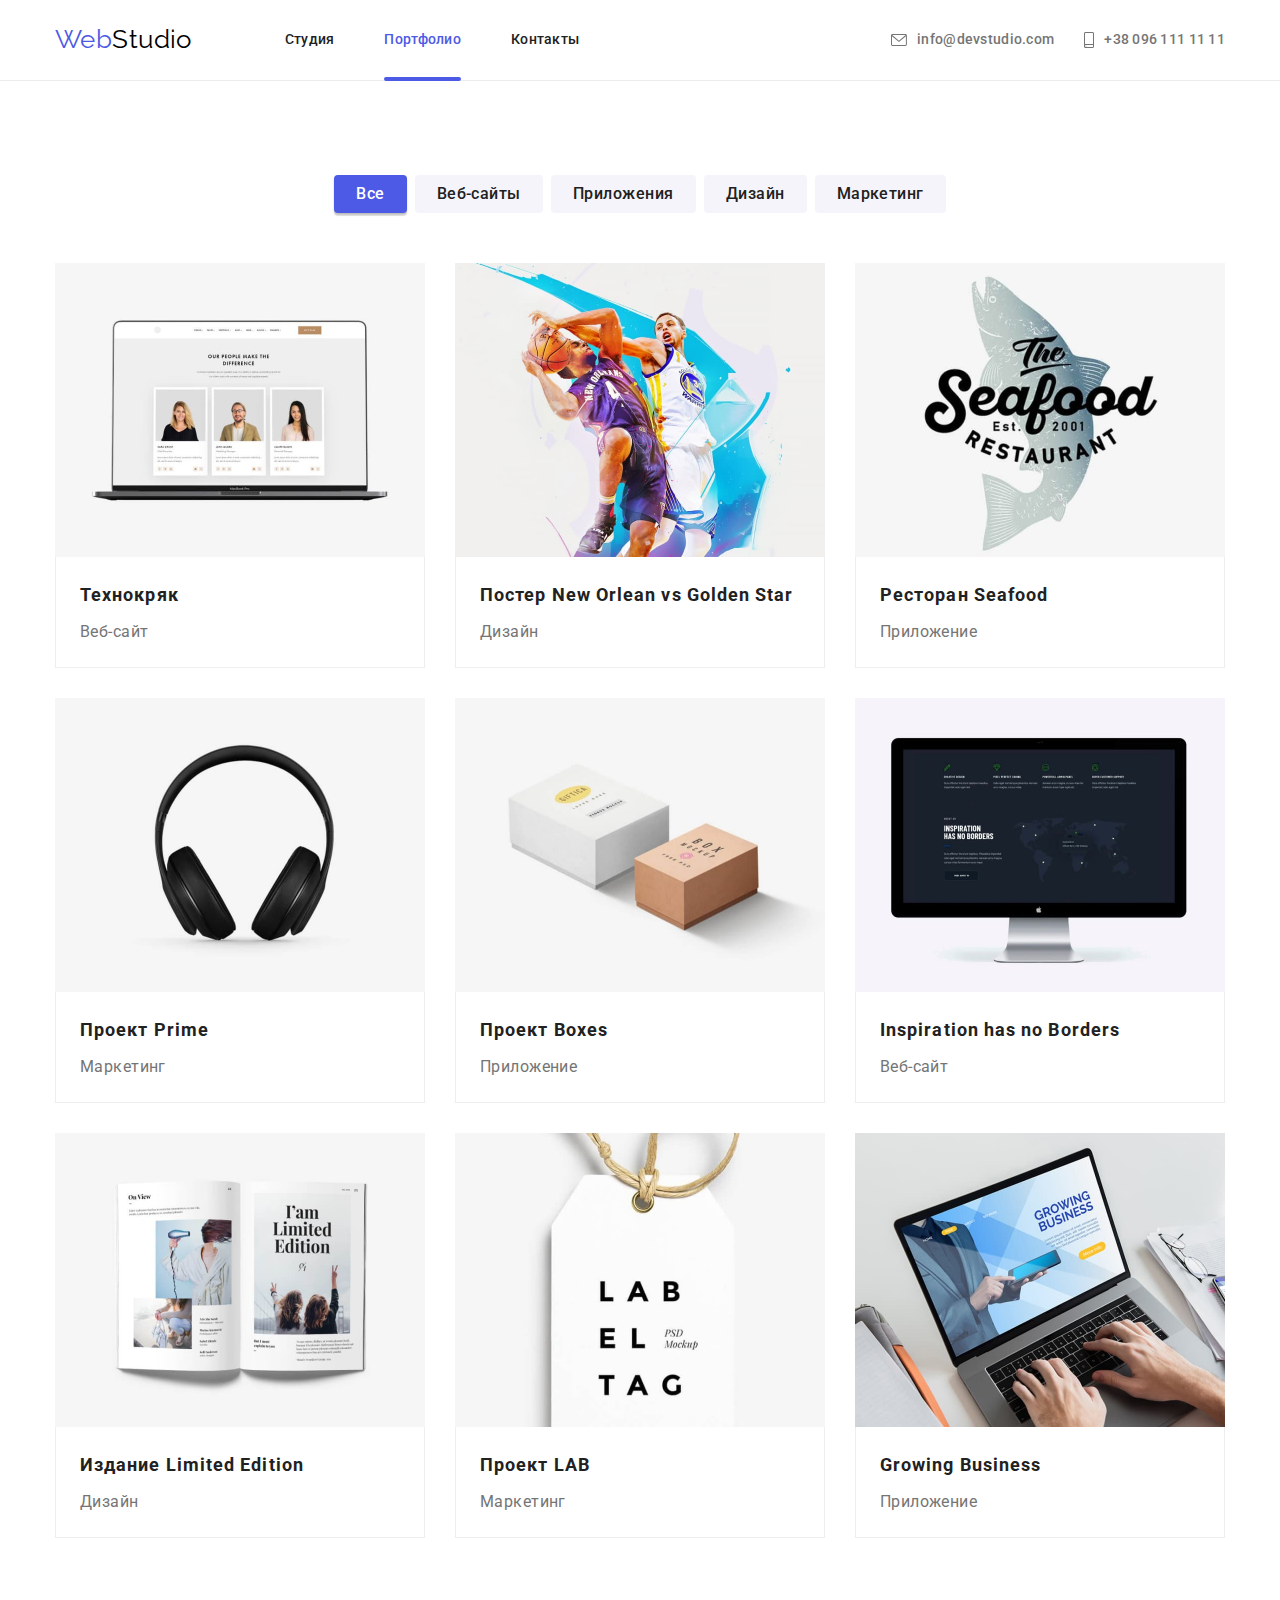
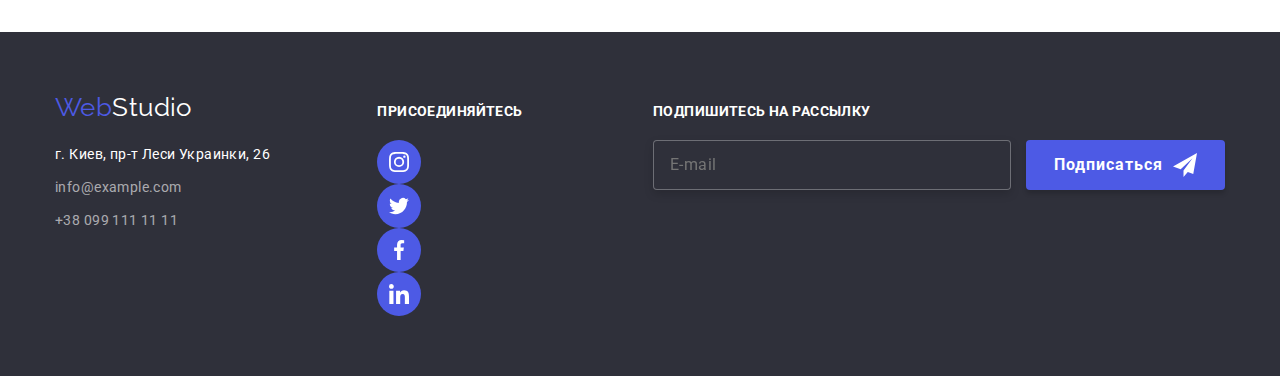
==== commit ad8ec6dc: "feature(home page): finish home page" ====
--- a/portfolio.html
+++ b/portfolio.html
@@ -52,7 +52,7 @@
                   <a class="link nav__link nav__link--current" href="./portfolio.html">Портфолио</a>
                 </li>
                 <li class="nav__item">
-                  <a class="link nav__link" href="#">Контакты</a>
+                  <a class="link nav__link" href="">Контакты</a>
                 </li>
               </ul>
             </nav>
@@ -83,20 +83,20 @@
               <li class="mobile-menu-socials__list">
                 <a
                   class="link mobile-menu-socials__link mobile-menu-socials__link--instagram"
-                  href="#"
+                  href=""
                   >Instagram</a
                 >
               </li>
               <li class="mobile-menu-socials__list">
-                <a class="link mobile-menu-socials__link" href="#">Twitter</a>
+                <a class="link mobile-menu-socials__link" href="">Twitter</a>
               </li>
               <li class="mobile-menu-socials__list">
-                <a class="link mobile-menu-socials__link" href="#">Facebook</a>
+                <a class="link mobile-menu-socials__link" href="">Facebook</a>
               </li>
               <li class="mobile-menu-socials__list">
                 <a
                   class="link mobile-menu-socials__link mobile-menu-socials__link--linkedin"
-                  href="#"
+                  href=""
                   >LinkedIn</a
                 >
               </li>
@@ -134,7 +134,7 @@
 
           <ul class="list list__set portfolio-list">
             <li class="portfolio-list__item">
-              <a href="#" class="link portfolio-card">
+              <a href="" class="link portfolio-card">
                 <div class="portfolio-card__meta">
                   <picture>
                     <source
@@ -180,7 +180,7 @@
               </a>
             </li>
             <li class="portfolio-list__item">
-              <a href="#" class="link portfolio-card">
+              <a href="" class="link portfolio-card">
                 <div class="portfolio-card__meta">
                   <picture>
                     <source
@@ -226,7 +226,7 @@
               </a>
             </li>
             <li class="portfolio-list__item">
-              <a href="#" class="link portfolio-card">
+              <a href="" class="link portfolio-card">
                 <div class="portfolio-card__meta">
                   <picture>
                     <source
@@ -272,7 +272,7 @@
               </a>
             </li>
             <li class="portfolio-list__item">
-              <a href="#" class="link portfolio-card">
+              <a href="" class="link portfolio-card">
                 <div class="portfolio-card__meta">
                   <picture>
                     <source
@@ -318,7 +318,7 @@
               </a>
             </li>
             <li class="portfolio-list__item">
-              <a href="#" class="link portfolio-card">
+              <a href="" class="link portfolio-card">
                 <div class="portfolio-card__meta">
                   <picture>
                     <source
@@ -364,7 +364,7 @@
               </a>
             </li>
             <li class="portfolio-list__item">
-              <a href="#" class="link portfolio-card">
+              <a href="" class="link portfolio-card">
                 <div class="portfolio-card__meta">
                   <picture>
                     <source
@@ -410,7 +410,7 @@
               </a>
             </li>
             <li class="portfolio-list__item">
-              <a href="#" class="link portfolio-card">
+              <a href="" class="link portfolio-card">
                 <div class="portfolio-card__meta">
                   <picture>
                     <source
@@ -456,7 +456,7 @@
               </a>
             </li>
             <li class="portfolio-list__item">
-              <a href="#" class="link portfolio-card">
+              <a href="" class="link portfolio-card">
                 <div class="portfolio-card__meta">
                   <picture>
                     <source
@@ -502,7 +502,7 @@
               </a>
             </li>
             <li class="portfolio-list__item">
-              <a href="#" class="link portfolio-card">
+              <a href="" class="link portfolio-card">
                 <div class="portfolio-card__meta">
                   <picture>
                     <source
@@ -584,41 +584,29 @@
         <div class="footer__socials">
           <b class="footer__title">присоединяйтесь</b>
           <ul class="list social-network">
-            <li class="social-network__list">
-              <a
-                class="social-network__link social-network__link--style"
-                href="#"
-                aria-label="Instagram"
+            <li class="social-network__item">
+              <a class="social-network__link" href="" aria-label="Instagram"
                 ><svg class="social-network__icon">
                   <use href="./images/icons/icons.svg#icon-instagram"></use>
                 </svg>
               </a>
             </li>
-            <li class="social-network__list">
-              <a
-                class="social-network__link social-network__link--style"
-                href="#"
-                aria-label="Twitter"
+            <li class="social-network__item">
+              <a class="social-network__link" href="" aria-label="Twitter"
                 ><svg class="social-network__icon">
                   <use href="./images/icons/icons.svg#icon-twitter"></use>
                 </svg>
               </a>
             </li>
-            <li class="social-network__list">
-              <a
-                class="social-network__link social-network__link--style"
-                href="#"
-                aria-label="Facebook"
+            <li class="social-network__item">
+              <a class="social-network__link" href="" aria-label="Facebook"
                 ><svg class="social-network__icon">
                   <use href="./images/icons/icons.svg#icon-facebook"></use>
                 </svg>
               </a>
             </li>
-            <li class="social-network__list">
-              <a
-                class="social-network__link social-network__link--style"
-                href="#"
-                aria-label="LinkedIn"
+            <li class="social-network__item">
+              <a class="social-network__link" href="" aria-label="LinkedIn"
                 ><svg class="social-network__icon">
                   <use href="./images/icons/icons.svg#icon-linkedin"></use>
                 </svg>
--- a/css/main.min.css
+++ b/css/main.min.css
@@ -1 +1 @@
-:root{--primary-white-color: #ffffff;--section-bg-color: #e5e5e5;--secondary-bg-color: #f5f4fa;--hero-footer-bg-color: #2f303a;--primary-text-color: #757575;--title-text-color: #212121;--accent-color: #2196f3;--footer-text-color: rgba(255, 255, 255, 0.6);--logo-studio-text-color: #000000;--button-hover-color: #188ce8;--border-header-color: #ececec;--border-portfolio-card: #eeeeee;--hero-bg-color: rgba(47, 48, 58, 0.4);--social-networks-logo-color: #afb1b8;--social-logo-footer-bg-color: rgba(255, 255, 255, 0.1);--bg-color-thumb-working-process: rgba(47, 48, 58, 0.8);--backdrop-bg-color: rgba(0, 0, 0, 0.2);--animate-time-function: 250ms cubic-bezier(0.4, 0, 0.2, 1)}.hero__button,.subscribe__button,.contact-form__button{padding:10px 32px;color:var(--primary-white-color);font-family:inherit;font-weight:700;font-size:16px;line-height:1.88;text-align:center;letter-spacing:.06em;border:0;border-radius:4px;-webkit-box-shadow:0px 4px 4px rgba(0,0,0,.15);box-shadow:0px 4px 4px rgba(0,0,0,.15);cursor:pointer;background-color:var(--accent-color);-webkit-transition:background-color var(--animate-time-function);transition:background-color var(--animate-time-function)}.hero__button:hover,.subscribe__button:hover,.contact-form__button:hover,.hero__button:focus,.subscribe__button:focus,.contact-form__button:focus{background-color:var(--button-hover-color)}@media screen and (max-width: 767px){.list__gallery:not(:last-child){margin-bottom:30px}}@media screen and (max-width: 767px){.client-gallery{-ms-flex-preferred-size:calc((100% - 30px)/2);flex-basis:calc((100% - 30px)/2)}.client-gallery:not(:nth-last-child(-n+2)){margin-bottom:30px}.client-gallery:nth-child(odd){margin-right:30px}}@media(min-width: 768px)and (max-width: 1199px){.list__gallery{-ms-flex-preferred-size:calc((100% - 30px)/2);flex-basis:calc((100% - 30px)/2)}.list__gallery:not(:nth-last-child(-n+2)){margin-bottom:30px}.list__gallery:nth-child(odd){margin-right:30px}}@media(min-width: 768px)and (max-width: 1199px){.client-gallery{-ms-flex-preferred-size:calc((100% - 60px)/3);flex-basis:calc((100% - 60px)/3)}.client-gallery:not(:nth-last-child(-n+3)){margin-bottom:30px}.client-gallery:not(:nth-child(3n+3)){margin-right:30px}}@media screen and (min-width: 1200px){.gallery-working{-ms-flex-preferred-size:calc((100% - 60px)/3);flex-basis:calc((100% - 60px)/3)}.gallery-working:not(:nth-last-child(-n+3)){margin-bottom:30px}.gallery-working:not(:nth-child(3n+3)){margin-right:30px}}@media screen and (min-width: 1200px){.list__gallery{-ms-flex-preferred-size:calc((100% - 90px)/4);flex-basis:calc((100% - 90px)/4)}.list__gallery:not(:nth-last-child(-n+4)){margin-bottom:30px}.list__gallery:not(:nth-child(4n+4)){margin-right:30px}}@media screen and (min-width: 1200px){.client-gallery{-ms-flex-preferred-size:calc((100% - 150px)/6);flex-basis:calc((100% - 150px)/6)}.client-gallery:not(:nth-last-child(-n+6)){margin-bottom:30px}.client-gallery:not(:nth-child(6n+6)){margin-right:30px}}/*! modern-normalize v1.1.0 | MIT License | https://github.com/sindresorhus/modern-normalize */*,::before,::after{-webkit-box-sizing:border-box;box-sizing:border-box}html{line-height:1.15;-webkit-text-size-adjust:100%;-moz-tab-size:4;-o-tab-size:4;tab-size:4}body{margin:0;font-family:system-ui,-apple-system,"Segoe UI",Roboto,Helvetica,Arial,sans-serif,"Apple Color Emoji","Segoe UI Emoji"}hr{height:0;color:inherit}abbr[title]{-webkit-text-decoration:underline dotted;text-decoration:underline dotted}b,strong{font-weight:bolder}code,kbd,samp,pre{font-family:ui-monospace,SFMono-Regular,Consolas,"Liberation Mono",Menlo,monospace;font-size:1em}small{font-size:80%}sub,sup{font-size:75%;line-height:0;position:relative;vertical-align:baseline}sub{bottom:-0.25em}sup{top:-0.5em}table{text-indent:0;border-color:inherit}button,input,optgroup,select,textarea{font-family:inherit;font-size:100%;line-height:1.15;margin:0}button,select{text-transform:none}button,[type=button],[type=reset],[type=submit]{-webkit-appearance:button}::-moz-focus-inner{border-style:none;padding:0}:-moz-focusring{outline:1px dotted ButtonText}:-moz-ui-invalid{box-shadow:none}legend{padding:0}progress{vertical-align:baseline}::-webkit-inner-spin-button,::-webkit-outer-spin-button{height:auto}[type=search]{-webkit-appearance:textfield;outline-offset:-2px}::-webkit-search-decoration{-webkit-appearance:none}::-webkit-file-upload-button{-webkit-appearance:button;font:inherit}summary{display:list-item}html{-webkit-box-sizing:border-box;box-sizing:border-box}*,*::after,*::before{-webkit-box-sizing:inherit;box-sizing:inherit}h1,h2,h3,h4,h5,h6,p{margin-top:0}img{display:block;max-width:100%;height:auto}address{font-style:normal}textarea{resize:none}.page{background-color:var(--primary-white-color);color:var(--primary-text-color);font-family:"Roboto",sans-serif;font-size:14px;line-height:1.71;letter-spacing:.03em}.visually-hidden{position:absolute;width:1px;height:1px;margin:-1px;border:0;padding:0;white-space:nowrap;-webkit-clip-path:inset(100%);clip-path:inset(100%);clip:rect(0 0 0 0);overflow:hidden}.link{text-decoration:none;color:inherit}.section{padding-top:60px;padding-bottom:60px}@media screen and (min-width: 1200px){.section{padding-top:94px;padding-bottom:94px}}.container{padding-left:15px;padding-right:15px;margin-left:auto;margin-right:auto}@media screen and (min-width: 480px){.container{width:480px}}@media screen and (min-width: 768px){.container{width:768px}}@media screen and (min-width: 1200px){.container{width:1200px}}.section-title{margin-bottom:30px;color:var(--title-text-color);font-size:28px;line-height:1.18;text-align:center}@media screen and (min-width: 1200px){.section-title{margin-bottom:50px;font-size:36px;line-height:1.17}}.title{margin-bottom:10px;color:var(--title-text-color)}.list{list-style:none;padding-left:0;margin:0}@media screen and (min-width: 768px){.list__set{display:-webkit-box;display:-ms-flexbox;display:flex;-ms-flex-wrap:wrap;flex-wrap:wrap}}.list__row{display:-webkit-box;display:-ms-flexbox;display:flex;-ms-flex-wrap:wrap;flex-wrap:wrap}.mobile-menu-button{display:-webkit-inline-box;display:-ms-inline-flexbox;display:inline-flex;padding:0;border:none;background-color:rgba(0,0,0,0)}.mobile-menu-button:hover .mobile-menu-button__icon,.mobile-menu-button:focus .mobile-menu-button__icon{fill:var(--accent-color)}@media screen and (min-width: 768px){.mobile-menu-button{display:none}}.mobile-menu-button__icon{width:40px;height:40px}.mobile-menu-button__close{position:absolute;top:10px;right:15px}@media screen and (min-width: 768px){.mobile-menu{-webkit-box-flex:1;-ms-flex-positive:1;flex-grow:1}}@media screen and (max-width: 767px){.mobile-menu{position:fixed;z-index:1;top:50%;left:50%;width:100%;height:100%;-webkit-transform:translate(-50%, -50%) scale(0);transform:translate(-50%, -50%) scale(0);-webkit-transition:-webkit-transform var(--animate-time-function);transition:-webkit-transform var(--animate-time-function);transition:transform var(--animate-time-function);transition:transform var(--animate-time-function), -webkit-transform var(--animate-time-function)}.mobile-menu.is-open{-webkit-transform:translate(-50%, -50%) scale(1);transform:translate(-50%, -50%) scale(1)}}.mobile-menu__content{display:-webkit-box;display:-ms-flexbox;display:flex}@media screen and (max-width: 767px){.mobile-menu__content{-webkit-box-orient:vertical;-webkit-box-direction:normal;-ms-flex-direction:column;flex-direction:column;padding:32px 40px 48px;height:100%;width:100%;background-color:var(--primary-white-color)}}@media screen and (min-width: 768px){.mobile-menu__content{-webkit-box-pack:justify;-ms-flex-pack:justify;justify-content:space-between}}@media screen and (min-width: 768px){.mobile-menu-socials{display:none}}.mobile-menu-socials__list:not(:last-child){border-right:1px solid rgba(33,33,33,.2)}.mobile-menu-socials__link{padding:0 6px;font-weight:500;font-size:12px;line-height:1.22;letter-spacing:.02em;color:var(--accent-color)}.mobile-menu-socials__link--instagram{padding:0 6px 0 0}.mobile-menu-socials__link--linkedin{padding:0 0 0 6px}@media screen and (min-width: 400px){.mobile-menu-socials__link{padding:0 8px;font-size:16px}.mobile-menu-socials__link--instagram{padding:0 8px 0 0}.mobile-menu-socials__link--linkedin{padding:0 0 0 8px}}@media screen and (min-width: 480px){.mobile-menu-socials__link{padding:0 10px;font-size:18px}.mobile-menu-socials__link--instagram{padding:0 10px 0 0}.mobile-menu-socials__link--linkedin{padding:0 0 0 10px}}@media screen and (max-width: 767px){.nav{-webkit-box-flex:3;-ms-flex-positive:3;flex-grow:3}}.nav__item--position{position:relative}@media screen and (min-width: 768px){.nav__item:not(:last-child){margin-right:50px}}.nav__link{display:inline-block;font-weight:500;letter-spacing:.02em;color:var(--title-text-color);-webkit-transition:color var(--animate-time-function);transition:color var(--animate-time-function)}@media screen and (max-width: 767px){.nav__link{padding:16px 0;font-size:40px;line-height:1.18}}@media screen and (min-width: 768px){.nav__link{padding:32px 0;line-height:1.14}.nav__link--current::after{position:absolute;content:"";bottom:-1px;left:0;width:100%;border-radius:2px;background-color:var(--accent-color);border:solid 2px var(--accent-color)}}.nav__link:hover,.nav__link:focus,.nav__link--current{color:var(--accent-color)}.logo{color:var(--accent-color);font-family:"Raleway",sans-serif;font-size:24px;line-height:1.17;text-decoration:none}@media screen and (min-width: 1200px){.logo{font-size:26px;line-height:1.19}}.contact-form__title{display:block;margin-bottom:30px;font-size:14px;line-height:1.5;text-align:center;color:var(--title-text-color)}@media screen and (min-width: 400px){.contact-form__title{font-size:18px}}@media screen and (min-width: 480px){.contact-form__title{font-size:20px}}@media screen and (min-width: 1200px){.contact-form__title{line-height:1.15}}.contact-form__label{position:relative;display:block;margin-bottom:28px;cursor:pointer}.contact-form__input{width:100%;height:40px;padding:12px 12px 12px 42px;border:1px solid rgba(33,33,33,.2);border-radius:4px;outline:none;cursor:pointer;-webkit-transition:border var(--animate-time-function);transition:border var(--animate-time-function)}.contact-form__input:focus~.contact-form__label-text,.contact-form__input:focus+.contact-form__label-icon{fill:var(--accent-color);color:var(--accent-color)}.contact-form__input:not(:-moz-placeholder-shown)~.contact-form__label-text{transform:translate(-27px, -271%);color:var(--accent-color)}.contact-form__input:not(:-ms-input-placeholder)~.contact-form__label-text{transform:translate(-27px, -271%);color:var(--accent-color)}.contact-form__input:not(:placeholder-shown)~.contact-form__label-text{-webkit-transform:translate(-27px, -271%);transform:translate(-27px, -271%);color:var(--accent-color)}.contact-form__input:not(:-moz-placeholder-shown)+.contact-form__label-icon{fill:var(--accent-color)}.contact-form__input:not(:-ms-input-placeholder)+.contact-form__label-icon{fill:var(--accent-color)}.contact-form__input:not(:placeholder-shown)+.contact-form__label-icon{fill:var(--accent-color)}.contact-form__input:not(:-moz-placeholder-shown){border:1px solid var(--accent-color)}.contact-form__input:not(:-ms-input-placeholder){border:1px solid var(--accent-color)}.contact-form__input:focus,.contact-form__input:not(:placeholder-shown){border:1px solid var(--accent-color)}.contact-form__label-text{position:absolute;top:50%;left:42px;-webkit-transform:translateY(-50%);transform:translateY(-50%);font-size:12px;line-height:1.17;letter-spacing:.01em;-webkit-transition:color var(--animate-time-function),-webkit-transform var(--animate-time-function);transition:color var(--animate-time-function),-webkit-transform var(--animate-time-function);transition:transform var(--animate-time-function),color var(--animate-time-function);transition:transform var(--animate-time-function),color var(--animate-time-function),-webkit-transform var(--animate-time-function)}.contact-form__label-icon{position:absolute;top:50%;left:15px;-webkit-transform:translateY(-50%);transform:translateY(-50%);width:18px;height:18px;-webkit-transition:fill var(--animate-time-function);transition:fill var(--animate-time-function)}.contact-form__comment{display:block;position:relative;margin-bottom:20px;cursor:pointer}.contact-form__textarea-descr{position:absolute;top:0;left:15px;-webkit-transform:translateY(-129%);transform:translateY(-129%);font-size:12px;line-height:1.17;letter-spacing:.01em;-webkit-transition:color var(--animate-time-function);transition:color var(--animate-time-function)}.contact-form__textarea{display:block;width:100%;height:120px;padding:12px 15px;font-size:12px;line-height:1.17;letter-spacing:.01em;border:1px solid rgba(33,33,33,.2);border-radius:4px;outline:none;cursor:pointer;-webkit-transition:border var(--animate-time-function);transition:border var(--animate-time-function)}.contact-form__textarea:focus+.contact-form__textarea-descr{color:var(--accent-color)}.contact-form__textarea:focus::-webkit-input-placeholder{color:var(--accent-color);font-size:14px;line-height:1.15}.contact-form__textarea:focus::-moz-placeholder{color:var(--accent-color);font-size:14px;line-height:1.15}.contact-form__textarea:focus:-ms-input-placeholder{color:var(--accent-color);font-size:14px;line-height:1.15}.contact-form__textarea:focus::-ms-input-placeholder{color:var(--accent-color);font-size:14px;line-height:1.15}.contact-form__textarea:focus::placeholder{color:var(--accent-color);font-size:14px;line-height:1.15}.contact-form__textarea:not(:-moz-placeholder-shown)+.contact-form__textarea-descr{color:var(--accent-color)}.contact-form__textarea:not(:-ms-input-placeholder)+.contact-form__textarea-descr{color:var(--accent-color)}.contact-form__textarea:not(:placeholder-shown)+.contact-form__textarea-descr{color:var(--accent-color)}.contact-form__textarea::-webkit-input-placeholder{-webkit-transition:color var(--animate-time-function),font-size var(--animate-time-function),line-height var(--animate-time-function);transition:color var(--animate-time-function),font-size var(--animate-time-function),line-height var(--animate-time-function)}.contact-form__textarea::-moz-placeholder{-moz-transition:color var(--animate-time-function),font-size var(--animate-time-function),line-height var(--animate-time-function);transition:color var(--animate-time-function),font-size var(--animate-time-function),line-height var(--animate-time-function)}.contact-form__textarea:-ms-input-placeholder{-ms-transition:color var(--animate-time-function),font-size var(--animate-time-function),line-height var(--animate-time-function);transition:color var(--animate-time-function),font-size var(--animate-time-function),line-height var(--animate-time-function)}.contact-form__textarea::-ms-input-placeholder{-ms-transition:color var(--animate-time-function),font-size var(--animate-time-function),line-height var(--animate-time-function);transition:color var(--animate-time-function),font-size var(--animate-time-function),line-height var(--animate-time-function)}.contact-form__textarea::placeholder{-webkit-transition:color var(--animate-time-function),font-size var(--animate-time-function),line-height var(--animate-time-function);transition:color var(--animate-time-function),font-size var(--animate-time-function),line-height var(--animate-time-function)}.contact-form__textarea:not(:-moz-placeholder-shown){border:1px solid var(--accent-color)}.contact-form__textarea:not(:-ms-input-placeholder){border:1px solid var(--accent-color)}.contact-form__textarea:focus,.contact-form__textarea:not(:placeholder-shown){border:1px solid var(--accent-color)}.contact-form__textarea:not(:-moz-placeholder-shown){font-size:14px;line-height:1.15}.contact-form__textarea:not(:-ms-input-placeholder){font-size:14px;line-height:1.15}.contact-form__textarea:not(:placeholder-shown){font-size:14px;line-height:1.15}.contact-form__policy{position:relative;display:block;margin-bottom:30px;padding-left:15px;font-size:10px;line-height:1.17;text-align:center;cursor:pointer}@media screen and (min-width: 400px){.contact-form__policy{padding-left:18px;font-size:12px}}@media screen and (min-width: 1200px){.contact-form__policy{font-size:inherit;line-height:inherit}}.contact-form__checkbox-icon{position:absolute;top:-1px;left:3px;width:14px;height:13px;border:2px solid var(--title-text-color);border-radius:2px;opacity:1;-webkit-transition:opacity var(--animate-time-function),border var(--animate-time-function);transition:opacity var(--animate-time-function),border var(--animate-time-function)}@media screen and (min-width: 400px){.contact-form__checkbox-icon{width:16px;height:15px}}@media screen and (min-width: 1200px){.contact-form__checkbox-icon{top:3px;left:10px}}.contact-form__icon-check{position:absolute;top:-1px;left:3px;width:14px;height:13px;fill:var(--primary-white-color);background-color:var(--accent-color);border:2px solid var(--accent-color);border-radius:2px;background-origin:border-box;opacity:0;-webkit-transition:opacity var(--animate-time-function);transition:opacity var(--animate-time-function)}@media screen and (min-width: 400px){.contact-form__icon-check{width:16px;height:15px}}@media screen and (min-width: 1200px){.contact-form__icon-check{top:3px;left:10px}}.contact-form__link-policy{color:var(--accent-color)}.contact-form__checkbox-input{-webkit-appearance:none;-moz-appearance:none;appearance:none}.contact-form__checkbox-input:focus+.contact-form__checkbox-icon{border:2px solid var(--accent-color)}.contact-form__checkbox-input:checked+.contact-form__checkbox-icon{opacity:0}.contact-form__checkbox-input:checked~.contact-form__icon-check{opacity:1}.contact-form__button{display:block;padding:10px 55px 10px 56px;margin:0 auto}.contacts{display:-webkit-box;display:-ms-flexbox;display:flex}@media screen and (max-width: 767px){.contacts{-webkit-box-orient:vertical;-webkit-box-direction:reverse;-ms-flex-direction:column-reverse;flex-direction:column-reverse;-webkit-box-flex:2;-ms-flex-positive:2;flex-grow:2}}@media screen and (min-width: 768px){.contacts{-webkit-box-orient:vertical;-webkit-box-direction:normal;-ms-flex-direction:column;flex-direction:column}}@media screen and (min-width: 1200px){.contacts{-webkit-box-orient:horizontal;-webkit-box-direction:normal;-ms-flex-direction:row;flex-direction:row}}@media screen and (max-width: 767px){.contacts__list--phone{margin-bottom:32px}.contacts__list--mail{margin-bottom:64px}}@media screen and (min-width: 1200px){.contacts__list:not(:last-child){margin-right:30px}}.contacts__link{display:-webkit-box;display:-ms-flexbox;display:flex;-webkit-box-align:center;-ms-flex-align:center;align-items:center;font-weight:500;font-size:24px;line-height:1.17;letter-spacing:.02em;-webkit-transition:color var(--animate-time-function);transition:color var(--animate-time-function)}.contacts__link--phone{font-size:27px;line-height:1.18;color:var(--accent-color)}@media screen and (min-width: 400px){.contacts__link--phone{font-size:34px}}@media screen and (min-width: 768px){.contacts__link{font-size:12px;line-height:1.17}.contacts__link--mail{padding-top:21px;padding-bottom:5px}.contacts__link--phone{padding-top:5px;padding-bottom:21px;color:inherit}}@media screen and (min-width: 1200px){.contacts__link{padding:32px 0;font-size:14px;line-height:1.14}}.contacts__link:hover,.contacts__link:focus{color:var(--accent-color)}.contacts__icon{fill:currentColor}@media screen and (max-width: 767px){.contacts__icon{display:none}}@media screen and (min-width: 768px){.contacts__icon{margin-right:8px}.contacts__icon--mail{width:14px;height:10px}.contacts__icon--phone{width:10px;height:14px}}@media screen and (min-width: 1200px){.contacts__icon{margin-right:10px}.contacts__icon--mail{width:16px;height:12px}.contacts__icon--phone{width:10px;height:16px}}.social-network{text-align:center}.social-network__list{display:-webkit-inline-box;display:-ms-inline-flexbox;display:inline-flex}.social-network__list:not(:last-child){margin-right:10px}.social-network__link{display:-webkit-box;display:-ms-flexbox;display:flex;-webkit-box-pack:center;-ms-flex-pack:center;justify-content:center;-webkit-box-align:center;-ms-flex-align:center;align-items:center;width:44px;height:44px;border-radius:50%;fill:var(--social-networks-logo-color);-webkit-transition:background-color var(--animate-time-function),fill var(--animate-time-function);transition:background-color var(--animate-time-function),fill var(--animate-time-function)}.social-network__link:hover,.social-network__link:focus{fill:var(--primary-white-color);background-color:var(--accent-color)}.social-network__icon{width:20px;height:20px}@media screen and (max-width: 1199px){.footer-contacts{text-align:center;margin-bottom:60px}}@media screen and (min-width: 1200px){.footer-contacts{margin-right:70px}}.footer-contacts__list:not(:last-child){margin-bottom:9px}.footer-contacts__office{color:var(--primary-white-color)}.footer-contacts__link{color:var(--footer-text-color);-webkit-transition:color var(--animate-time-function);transition:color var(--animate-time-function)}.footer-contacts__link:hover,.footer-contacts__link:focus{color:var(--accent-color)}@media screen and (max-width: 1199px){.subscribe{display:-webkit-box;display:-ms-flexbox;display:flex;-webkit-box-orient:vertical;-webkit-box-direction:normal;-ms-flex-direction:column;flex-direction:column;-webkit-box-align:center;-ms-flex-align:center;align-items:center;width:100%;text-align:center}}.subscribe__input{height:50px;padding:15px 16px;width:100%;border:1px solid rgba(255,255,255,.3);border-radius:4px;font-size:16px;line-height:1.25;letter-spacing:.03em;color:var(--primary-white-color);background-color:var(--hero-footer-bg-color);-webkit-filter:drop-shadow(0px 4px 4px rgba(0, 0, 0, 0.15));filter:drop-shadow(0px 4px 4px rgba(0, 0, 0, 0.15))}@media(min-width: 480px)and (max-width: 1199px){.subscribe__input{width:450px}}@media screen and (max-width: 1199px){.subscribe__input{margin-bottom:20px}}@media screen and (min-width: 1200px){.subscribe__input{margin-right:12px;width:358px}}.subscribe__input:focus{background-color:var(--hero-footer-bg-color)}.subscribe__button{display:-webkit-inline-box;display:-ms-inline-flexbox;display:inline-flex;-webkit-box-pack:center;-ms-flex-pack:center;justify-content:center;-webkit-box-align:center;-ms-flex-align:center;align-items:center;max-width:200px;padding:10px 28px 10px 28px}.subscribe__button-text{margin-right:10px}.subscribe__button-icon{width:24px;height:24px}.portfolio-card{display:inline-block;-webkit-transition:-webkit-box-shadow var(--animate-time-function);transition:-webkit-box-shadow var(--animate-time-function);transition:box-shadow var(--animate-time-function);transition:box-shadow var(--animate-time-function), -webkit-box-shadow var(--animate-time-function)}.portfolio-card:hover,.portfolio-card:focus{-webkit-box-shadow:0px 1px 1px rgba(0,0,0,.12),0px 4px 4px rgba(0,0,0,.06),1px 4px 6px rgba(0,0,0,.16);box-shadow:0px 1px 1px rgba(0,0,0,.12),0px 4px 4px rgba(0,0,0,.06),1px 4px 6px rgba(0,0,0,.16)}.portfolio-card:hover .portfolio-card__overlay,.portfolio-card:focus .portfolio-card__overlay{-webkit-transform:translateY(0);transform:translateY(0)}.portfolio-card__meta{position:relative;overflow:hidden}.portfolio-card__overlay{position:absolute;bottom:0;-webkit-transform:translateY(101%);transform:translateY(101%);width:100%;height:100%;background-color:rgba(33,150,243,.9);-webkit-transition:-webkit-transform var(--animate-time-function);transition:-webkit-transform var(--animate-time-function);transition:transform var(--animate-time-function);transition:transform var(--animate-time-function), -webkit-transform var(--animate-time-function)}.portfolio-card__descr{position:absolute;top:50%;left:50%;-webkit-transform:translate(-50%, -50%);transform:translate(-50%, -50%);width:100%;padding:10px 24px;margin-bottom:0;font-size:15px;line-height:1.56;color:var(--primary-white-color)}@media screen and (min-width: 400px){.portfolio-card__descr{font-size:18px}}.portfolio-card__thumb{padding:20px 24px;border-right:1px solid var(--border-portfolio-card);border-bottom:1px solid var(--border-portfolio-card);border-left:1px solid var(--border-portfolio-card)}@media(min-width: 768px)and (max-width: 1199px){.portfolio-card__thumb--technocrack{padding-top:20px;padding-bottom:56px}}.portfolio-card__title{margin-bottom:4px;color:var(--title-text-color);font-size:18px;line-height:2;letter-spacing:.06em}.portfolio-card__text{margin:0;color:var(--primary-text-color);font-size:16px;line-height:1.87}.backdrop{position:fixed;top:0;left:0;width:100%;height:100%;background-color:var(--backdrop-bg-color);opacity:1;-webkit-transition:opacity var(--animate-time-function),visibility var(--animate-time-function);transition:opacity var(--animate-time-function),visibility var(--animate-time-function)}.backdrop.is-hidden{opacity:0;visibility:hidden;pointer-events:none}.modal{position:absolute;top:50%;left:50%;-webkit-transform:translate(-50%, -50%) scale(1);transform:translate(-50%, -50%) scale(1);width:95%;padding:40px;background-color:var(--primary-white-color);border-radius:4px;-webkit-box-shadow:0px 1px 3px rgba(0,0,0,.12),0px 1px 1px rgba(0,0,0,.14),0px 2px 1px rgba(0,0,0,.2);box-shadow:0px 1px 3px rgba(0,0,0,.12),0px 1px 1px rgba(0,0,0,.14),0px 2px 1px rgba(0,0,0,.2);-webkit-transition:-webkit-transform var(--animate-time-function);transition:-webkit-transform var(--animate-time-function);transition:transform var(--animate-time-function);transition:transform var(--animate-time-function), -webkit-transform var(--animate-time-function)}.backdrop.is-hidden .modal{-webkit-transform:translate(-50%, -50%) scale(1.3);transform:translate(-50%, -50%) scale(1.3)}@media screen and (min-width: 480px){.modal{width:100%;max-width:450px}}@media screen and (min-width: 1200px){.modal{max-width:528px}}.modal__close-btn{position:absolute;top:0;right:0;-webkit-transform:translate(-8px, 8px);transform:translate(-8px, 8px);display:-webkit-box;display:-ms-flexbox;display:flex;-webkit-box-pack:center;-ms-flex-pack:center;justify-content:center;-webkit-box-align:center;-ms-flex-align:center;align-items:center;width:30px;height:30px;margin-left:auto;padding:0;background-color:var(--primary-white-color);cursor:pointer;border-radius:50%;border:1px solid rgba(0,0,0,.1);-webkit-transition:fill var(--animate-time-function);transition:fill var(--animate-time-function)}.modal__close-btn:hover,.modal__close-btn:focus{fill:var(--accent-color)}.modal__close-btn-icon{width:11px;height:11px}.header{border-bottom:1px solid var(--border-header-color)}.header__container{display:-webkit-box;display:-ms-flexbox;display:flex}@media screen and (max-width: 767px){.header__container{-webkit-box-align:center;-ms-flex-align:center;align-items:center;-webkit-box-pack:justify;-ms-flex-pack:justify;justify-content:space-between}}.header__logo{display:inline-block;padding-top:16px;padding-bottom:16px}@media screen and (min-width: 768px){.header__logo{margin-right:88px;padding-top:26px;padding-bottom:26px}}@media screen and (min-width: 1200px){.header__logo{margin-right:93px;padding-top:24px;padding-bottom:25px}}.header__logo-studio{color:var(--logo-studio-text-color)}.hero{padding:118px 0;background-color:var(--hero-footer-bg-color);text-align:center}@media screen and (min-width: 1200px){.hero{padding:200px 0}}.hero--overlay{margin-left:auto;margin-right:auto;background-image:-webkit-gradient(linear, left top, left bottom, from(rgba(47, 48, 58, 0.4)), to(rgba(47, 48, 58, 0.4))),url("../images/section-hero/hero-bg-image-mobile.jpg");background-image:linear-gradient(to bottom, rgba(47, 48, 58, 0.4), rgba(47, 48, 58, 0.4)),url("../images/section-hero/hero-bg-image-mobile.jpg");background-repeat:no-repeat;background-size:cover;background-position:center}@media screen and (min-device-pixel-ratio: 2),screen and (-webkit-min-device-pixel-ratio: 2),screen and (min-resolution: 192dpi),screen and (min-resolution: 2dppx){.hero--overlay{background-image:-webkit-gradient(linear, left top, left bottom, from(rgba(47, 48, 58, 0.4)), to(rgba(47, 48, 58, 0.4))),url("../images/section-hero/hero-bg-image-mobile-@2x.jpg");background-image:linear-gradient(to bottom, rgba(47, 48, 58, 0.4), rgba(47, 48, 58, 0.4)),url("../images/section-hero/hero-bg-image-mobile-@2x.jpg")}}@media screen and (min-width: 768px){.hero--overlay{background-image:-webkit-gradient(linear, left top, left bottom, from(rgba(47, 48, 58, 0.4)), to(rgba(47, 48, 58, 0.4))),url("../images/section-hero/hero-bg-image-tablet.jpg");background-image:linear-gradient(to bottom, rgba(47, 48, 58, 0.4), rgba(47, 48, 58, 0.4)),url("../images/section-hero/hero-bg-image-tablet.jpg")}}@media screen and (min-width: 768px)and (min-device-pixel-ratio: 2),screen and (min-width: 768px)and (-webkit-min-device-pixel-ratio: 2),screen and (min-width: 768px)and (min-resolution: 192dpi),screen and (min-width: 768px)and (min-resolution: 2dppx){.hero--overlay{background-image:-webkit-gradient(linear, left top, left bottom, from(rgba(47, 48, 58, 0.4)), to(rgba(47, 48, 58, 0.4))),url("../images/section-hero/hero-bg-image-tablet-@2x.jpg");background-image:linear-gradient(to bottom, rgba(47, 48, 58, 0.4), rgba(47, 48, 58, 0.4)),url("../images/section-hero/hero-bg-image-tablet-@2x.jpg")}}@media screen and (min-width: 1200px){.hero--overlay{max-width:1600px;background-image:-webkit-gradient(linear, left top, left bottom, from(rgba(47, 48, 58, 0.4)), to(rgba(47, 48, 58, 0.4))),url("../images/section-hero/hero-bg-image-desktop.jpg");background-image:linear-gradient(to bottom, rgba(47, 48, 58, 0.4), rgba(47, 48, 58, 0.4)),url("../images/section-hero/hero-bg-image-desktop.jpg")}}@media screen and (min-width: 1200px)and (min-device-pixel-ratio: 2),screen and (min-width: 1200px)and (-webkit-min-device-pixel-ratio: 2),screen and (min-width: 1200px)and (min-resolution: 192dpi),screen and (min-width: 1200px)and (min-resolution: 2dppx){.hero--overlay{background-image:-webkit-gradient(linear, left top, left bottom, from(rgba(47, 48, 58, 0.4)), to(rgba(47, 48, 58, 0.4))),url("../images/section-hero/hero-bg-image-desktop-@2x.jpg");background-image:linear-gradient(to bottom, rgba(47, 48, 58, 0.4), rgba(47, 48, 58, 0.4)),url("../images/section-hero/hero-bg-image-desktop-@2x.jpg")}}.hero__title{margin:0 auto 30px;max-width:360px;color:var(--primary-white-color);font-weight:900;font-size:26px;line-height:1.62;text-transform:uppercase;letter-spacing:.06em}@media screen and (min-width: 1200px){.hero__title{max-width:696px;font-size:44px;line-height:1.36}}.benefits__thumb{display:-webkit-box;display:-ms-flexbox;display:flex;-webkit-box-pack:center;-ms-flex-pack:center;justify-content:center;-webkit-box-align:center;-ms-flex-align:center;align-items:center;margin-bottom:30px;height:120px;background-color:var(--secondary-bg-color);border-radius:4px}.benefits__icon{width:70px;height:70px}.benefits__title{font-size:14px;line-height:1.14;text-transform:uppercase}@media screen and (max-width: 767px){.benefits__title{text-align:center}}.benefits__descr{margin:0}.section--working{padding-top:0}@media screen and (max-width: 1199px){.section--working{display:none}}.workflow{position:relative}.workflow__thumb{position:absolute;bottom:0;width:100%;margin-bottom:0;padding:27px 0;line-height:1.14;text-align:center;text-transform:uppercase;color:var(--primary-white-color);background-color:var(--bg-color-thumb-working-process)}.section--team{background-color:var(--secondary-bg-color)}.employee-card{background-color:var(--primary-white-color);border-radius:0px 0px 4px 4px;-webkit-box-shadow:0px 1px 3px rgba(0,0,0,.12),0px 1px 1px rgba(0,0,0,.14),0px 2px 1px rgba(0,0,0,.2);box-shadow:0px 1px 3px rgba(0,0,0,.12),0px 1px 1px rgba(0,0,0,.14),0px 2px 1px rgba(0,0,0,.2)}.employee-card__meta{padding:30px 0 24px}@media screen and (min-width: 1200px){.employee-card__meta{padding:30px 0}}.employee-card__name{font-weight:500;font-size:16px;line-height:1.19;text-align:center}.employee-card__profession{margin:0 0 16px;font-size:16px;line-height:1.19;text-align:center}.client-card{display:-webkit-box;display:-ms-flexbox;display:flex;-webkit-box-pack:center;-ms-flex-pack:center;justify-content:center;-webkit-box-align:center;-ms-flex-align:center;align-items:center;height:92px;border:1px solid var(--social-networks-logo-color);border-radius:4px;fill:var(--social-networks-logo-color);-webkit-transition:fill var(--animate-time-function),border var(--animate-time-function);transition:fill var(--animate-time-function),border var(--animate-time-function)}.client-card:hover,.client-card:focus{fill:var(--accent-color);border:1px solid var(--accent-color)}.footer{padding:60px 0;background-color:var(--hero-footer-bg-color)}.footer__container{display:-webkit-box;display:-ms-flexbox;display:flex;-ms-flex-wrap:wrap;flex-wrap:wrap;-webkit-box-align:baseline;-ms-flex-align:baseline;align-items:baseline}@media screen and (max-width: 1199px){.footer__container{-ms-flex-pack:distribute;justify-content:space-around}}@media screen and (max-width: 767px){.footer__container{-webkit-box-align:center;-ms-flex-align:center;align-items:center;-webkit-box-orient:vertical;-webkit-box-direction:normal;-ms-flex-direction:column;flex-direction:column}}.footer__logo{display:inline-block;margin-right:0;margin-bottom:20px}.footer__logo-studio{color:var(--primary-white-color)}@media screen and (max-width: 767px){.footer__socials{margin-bottom:60px}}@media screen and (max-width: 1199px){.footer__socials{text-align:center}}@media screen and (min-width: 1200px){.footer__socials{margin-right:93px}}.footer__title{display:block;margin-bottom:20px;color:var(--primary-white-color);line-height:1.14;text-transform:uppercase}.social-network__link--style{background-color:var(--social-logo-footer-bg-color);fill:var(--primary-white-color)}.portfolio-nav{margin-bottom:40px}@media screen and (min-width: 768px){.portfolio-nav{-webkit-box-pack:center;-ms-flex-pack:center;justify-content:center;margin-bottom:30px}}@media screen and (min-width: 1200px){.portfolio-nav{margin-bottom:50px}}@media screen and (max-width: 767px){.portfolio-nav__item{margin-bottom:15px}}.portfolio-nav__item:not(:last-child){margin-right:8px}.portfolio-nav__btn{padding:6px 22px;color:var(--title-text-color);font-family:inherit;font-weight:500;font-size:16px;line-height:1.63;letter-spacing:.03em;text-align:center;background-color:var(--secondary-bg-color);border:0;border-radius:4px;cursor:pointer;-webkit-transition:background-color var(--animate-time-function),color var(--animate-time-function),-webkit-box-shadow var(--animate-time-function);transition:background-color var(--animate-time-function),color var(--animate-time-function),-webkit-box-shadow var(--animate-time-function);transition:background-color var(--animate-time-function),box-shadow var(--animate-time-function),color var(--animate-time-function);transition:background-color var(--animate-time-function),box-shadow var(--animate-time-function),color var(--animate-time-function),-webkit-box-shadow var(--animate-time-function)}.portfolio-nav__btn:hover,.portfolio-nav__btn:focus,.portfolio-nav__btn--active{color:var(--primary-white-color);background-color:var(--accent-color);-webkit-box-shadow:0px 3px 1px rgba(0,0,0,.1),0px 1px 2px rgba(0,0,0,.08),0px 2px 2px rgba(0,0,0,.12);box-shadow:0px 3px 1px rgba(0,0,0,.1),0px 1px 2px rgba(0,0,0,.08),0px 2px 2px rgba(0,0,0,.12)}.portfolio-list{margin:-15px}.portfolio-list__item{margin:15px}@media screen and (min-width: 768px){.portfolio-list__item{width:calc((100% - 60px)/2)}}@media screen and (min-width: 1200px){.portfolio-list__item{width:calc((100% - 90px)/3)}}/*# sourceMappingURL=main.min.css.map */+:root{--primary-white-color: #ffffff;--section-bg-color: #e5e5e5;--secondary-bg-color: #f5f4fa;--hero-footer-bg-color: #2f303a;--primary-text-color: #757575;--title-text-color: #212121;--accent-color: #4d5ae5;--footer-text-color: rgba(255, 255, 255, 0.6);--logo-studio-text-color: #000000;--button-hover-color: #404bbf;--border-header-color: #ececec;--border-portfolio-card: #eeeeee;--hero-bg-color: rgba(47, 48, 58, 0.4);--our-clients-logo-color: #afb1b8;--bg-color-thumb-working-process: rgba(47, 48, 58, 0.8);--backdrop-bg-color: rgba(0, 0, 0, 0.2);--animate-time-function: 250ms cubic-bezier(0.4, 0, 0.2, 1)}.hero__button,.subscribe__button,.contact-form__button{padding:10px 32px;color:var(--primary-white-color);font-family:inherit;font-weight:700;font-size:16px;line-height:1.88;text-align:center;letter-spacing:.06em;border:0;border-radius:4px;-webkit-box-shadow:0px 4px 4px rgba(0,0,0,.15);box-shadow:0px 4px 4px rgba(0,0,0,.15);cursor:pointer;background-color:var(--accent-color);-webkit-transition:background-color var(--animate-time-function);transition:background-color var(--animate-time-function)}.hero__button:hover,.subscribe__button:hover,.contact-form__button:hover,.hero__button:focus,.subscribe__button:focus,.contact-form__button:focus{background-color:var(--button-hover-color)}@media screen and (max-width: 767px){.list__gallery:not(:last-child){margin-bottom:30px}}@media screen and (max-width: 767px){.client-gallery{-ms-flex-preferred-size:calc((100% - 30px)/2);flex-basis:calc((100% - 30px)/2)}.client-gallery:not(:nth-last-child(-n+2)){margin-bottom:30px}.client-gallery:nth-child(odd){margin-right:30px}}@media(min-width: 768px)and (max-width: 1199px){.list__gallery{-ms-flex-preferred-size:calc((100% - 30px)/2);flex-basis:calc((100% - 30px)/2)}.list__gallery:not(:nth-last-child(-n+2)){margin-bottom:30px}.list__gallery:nth-child(odd){margin-right:30px}}@media(min-width: 768px)and (max-width: 1199px){.client-gallery{-ms-flex-preferred-size:calc((100% - 60px)/3);flex-basis:calc((100% - 60px)/3)}.client-gallery:not(:nth-last-child(-n+3)){margin-bottom:30px}.client-gallery:not(:nth-child(3n+3)){margin-right:30px}}@media screen and (min-width: 1200px){.gallery-working{-ms-flex-preferred-size:calc((100% - 60px)/3);flex-basis:calc((100% - 60px)/3)}.gallery-working:not(:nth-last-child(-n+3)){margin-bottom:30px}.gallery-working:not(:nth-child(3n+3)){margin-right:30px}}@media screen and (min-width: 1200px){.list__gallery{-ms-flex-preferred-size:calc((100% - 90px)/4);flex-basis:calc((100% - 90px)/4)}.list__gallery:not(:nth-last-child(-n+4)){margin-bottom:30px}.list__gallery:not(:nth-child(4n+4)){margin-right:30px}}@media screen and (min-width: 1200px){.client-gallery{-ms-flex-preferred-size:calc((100% - 150px)/6);flex-basis:calc((100% - 150px)/6)}.client-gallery:not(:nth-last-child(-n+6)){margin-bottom:30px}.client-gallery:not(:nth-child(6n+6)){margin-right:30px}}/*! modern-normalize v1.1.0 | MIT License | https://github.com/sindresorhus/modern-normalize */*,::before,::after{-webkit-box-sizing:border-box;box-sizing:border-box}html{line-height:1.15;-webkit-text-size-adjust:100%;-moz-tab-size:4;-o-tab-size:4;tab-size:4}body{margin:0;font-family:system-ui,-apple-system,"Segoe UI",Roboto,Helvetica,Arial,sans-serif,"Apple Color Emoji","Segoe UI Emoji"}hr{height:0;color:inherit}abbr[title]{-webkit-text-decoration:underline dotted;text-decoration:underline dotted}b,strong{font-weight:bolder}code,kbd,samp,pre{font-family:ui-monospace,SFMono-Regular,Consolas,"Liberation Mono",Menlo,monospace;font-size:1em}small{font-size:80%}sub,sup{font-size:75%;line-height:0;position:relative;vertical-align:baseline}sub{bottom:-0.25em}sup{top:-0.5em}table{text-indent:0;border-color:inherit}button,input,optgroup,select,textarea{font-family:inherit;font-size:100%;line-height:1.15;margin:0}button,select{text-transform:none}button,[type=button],[type=reset],[type=submit]{-webkit-appearance:button}::-moz-focus-inner{border-style:none;padding:0}:-moz-focusring{outline:1px dotted ButtonText}:-moz-ui-invalid{box-shadow:none}legend{padding:0}progress{vertical-align:baseline}::-webkit-inner-spin-button,::-webkit-outer-spin-button{height:auto}[type=search]{-webkit-appearance:textfield;outline-offset:-2px}::-webkit-search-decoration{-webkit-appearance:none}::-webkit-file-upload-button{-webkit-appearance:button;font:inherit}summary{display:list-item}html{-webkit-box-sizing:border-box;box-sizing:border-box}*,*::after,*::before{-webkit-box-sizing:inherit;box-sizing:inherit}h1,h2,h3,h4,h5,h6,p{margin-top:0}img{display:block;max-width:100%;height:auto}address{font-style:normal}textarea{resize:none}.page{background-color:var(--primary-white-color);color:var(--primary-text-color);font-family:"Roboto",sans-serif;font-size:14px;line-height:1.71;letter-spacing:.03em}.visually-hidden{position:absolute;width:1px;height:1px;margin:-1px;border:0;padding:0;white-space:nowrap;-webkit-clip-path:inset(100%);clip-path:inset(100%);clip:rect(0 0 0 0);overflow:hidden}.link{text-decoration:none;color:inherit}.section{padding-top:60px;padding-bottom:60px}@media screen and (min-width: 1200px){.section{padding-top:94px;padding-bottom:94px}}.container{padding-left:15px;padding-right:15px;margin-left:auto;margin-right:auto}@media screen and (min-width: 480px){.container{width:480px}}@media screen and (min-width: 768px){.container{width:768px}}@media screen and (min-width: 1200px){.container{width:1200px}}.section-title{margin-bottom:30px;color:var(--title-text-color);font-size:28px;line-height:1.18;text-align:center}@media screen and (min-width: 1200px){.section-title{margin-bottom:50px;font-size:36px;line-height:1.17}}.title{margin-bottom:10px;color:var(--title-text-color)}.list{list-style:none;padding-left:0;margin:0}@media screen and (min-width: 768px){.list__set{display:-webkit-box;display:-ms-flexbox;display:flex;-ms-flex-wrap:wrap;flex-wrap:wrap}}.list__row{display:-webkit-box;display:-ms-flexbox;display:flex;-ms-flex-wrap:wrap;flex-wrap:wrap}.mobile-menu-button{display:-webkit-inline-box;display:-ms-inline-flexbox;display:inline-flex;padding:0;border:none;background-color:rgba(0,0,0,0)}.mobile-menu-button:hover .mobile-menu-button__icon,.mobile-menu-button:focus .mobile-menu-button__icon{fill:var(--accent-color)}@media screen and (min-width: 768px){.mobile-menu-button{display:none}}.mobile-menu-button__icon{width:40px;height:40px}.mobile-menu-button__close{position:absolute;top:10px;right:15px}@media screen and (min-width: 768px){.mobile-menu{-webkit-box-flex:1;-ms-flex-positive:1;flex-grow:1}}@media screen and (max-width: 767px){.mobile-menu{position:fixed;z-index:1;top:50%;left:50%;width:100%;height:100%;-webkit-transform:translate(-50%, -50%) scale(0);transform:translate(-50%, -50%) scale(0);-webkit-transition:-webkit-transform var(--animate-time-function);transition:-webkit-transform var(--animate-time-function);transition:transform var(--animate-time-function);transition:transform var(--animate-time-function), -webkit-transform var(--animate-time-function)}.mobile-menu.is-open{-webkit-transform:translate(-50%, -50%) scale(1);transform:translate(-50%, -50%) scale(1)}}.mobile-menu__content{display:-webkit-box;display:-ms-flexbox;display:flex}@media screen and (max-width: 767px){.mobile-menu__content{-webkit-box-orient:vertical;-webkit-box-direction:normal;-ms-flex-direction:column;flex-direction:column;padding:32px 40px 48px;height:100%;width:100%;background-color:var(--primary-white-color)}}@media screen and (min-width: 768px){.mobile-menu__content{-webkit-box-pack:justify;-ms-flex-pack:justify;justify-content:space-between}}.mobile-menu-socials{display:-webkit-box;display:-ms-flexbox;display:flex}@media screen and (min-width: 768px){.mobile-menu-socials{display:none}}.mobile-menu-socials__item:not(:last-child){margin-right:20px}.mobile-menu-socials__list:not(:last-child){border-right:1px solid rgba(33,33,33,.2)}.mobile-menu-socials__link{padding:0 6px;font-weight:500;font-size:12px;line-height:1.22;letter-spacing:.02em;color:var(--accent-color)}.mobile-menu-socials__link--instagram{padding:0 6px 0 0}.mobile-menu-socials__link--linkedin{padding:0 0 0 6px}@media screen and (min-width: 400px){.mobile-menu-socials__link{padding:0 8px;font-size:16px}.mobile-menu-socials__link--instagram{padding:0 8px 0 0}.mobile-menu-socials__link--linkedin{padding:0 0 0 8px}}@media screen and (min-width: 480px){.mobile-menu-socials__link{padding:0 10px;font-size:18px}.mobile-menu-socials__link--instagram{padding:0 10px 0 0}.mobile-menu-socials__link--linkedin{padding:0 0 0 10px}}@media screen and (max-width: 767px){.nav{-webkit-box-flex:3;-ms-flex-positive:3;flex-grow:3}}.nav__item--position{position:relative}@media screen and (min-width: 768px){.nav__item:not(:last-child){margin-right:50px}}.nav__link{display:inline-block;font-weight:500;letter-spacing:.02em;color:var(--title-text-color);-webkit-transition:color var(--animate-time-function);transition:color var(--animate-time-function)}@media screen and (max-width: 767px){.nav__link{padding:16px 0;font-size:40px;line-height:1.18}}@media screen and (min-width: 768px){.nav__link{padding:32px 0;line-height:1.14}.nav__link--current::after{position:absolute;content:"";bottom:-1px;left:0;width:100%;border-radius:2px;background-color:var(--accent-color);border:solid 2px var(--accent-color)}}.nav__link:hover,.nav__link:focus,.nav__link--current{color:var(--accent-color)}.logo{color:var(--accent-color);font-family:"Raleway",sans-serif;font-size:24px;line-height:1.17;text-decoration:none}@media screen and (min-width: 1200px){.logo{font-size:26px;line-height:1.19}}.contact-form__title{display:block;margin-bottom:30px;font-size:14px;line-height:1.5;text-align:center;color:var(--title-text-color)}@media screen and (min-width: 400px){.contact-form__title{font-size:18px}}@media screen and (min-width: 480px){.contact-form__title{font-size:20px}}@media screen and (min-width: 1200px){.contact-form__title{line-height:1.15}}.contact-form__label{position:relative;display:block;margin-bottom:28px;cursor:pointer}.contact-form__input{width:100%;height:40px;padding:12px 12px 12px 42px;border:1px solid rgba(33,33,33,.2);border-radius:4px;outline:none;cursor:pointer;-webkit-transition:border var(--animate-time-function);transition:border var(--animate-time-function)}.contact-form__input:focus~.contact-form__label-text,.contact-form__input:focus+.contact-form__label-icon{fill:var(--accent-color);color:var(--accent-color)}.contact-form__input:not(:-moz-placeholder-shown)~.contact-form__label-text{transform:translate(-27px, -271%);color:var(--accent-color)}.contact-form__input:not(:-ms-input-placeholder)~.contact-form__label-text{transform:translate(-27px, -271%);color:var(--accent-color)}.contact-form__input:not(:placeholder-shown)~.contact-form__label-text{-webkit-transform:translate(-27px, -271%);transform:translate(-27px, -271%);color:var(--accent-color)}.contact-form__input:not(:-moz-placeholder-shown)+.contact-form__label-icon{fill:var(--accent-color)}.contact-form__input:not(:-ms-input-placeholder)+.contact-form__label-icon{fill:var(--accent-color)}.contact-form__input:not(:placeholder-shown)+.contact-form__label-icon{fill:var(--accent-color)}.contact-form__input:not(:-moz-placeholder-shown){border:1px solid var(--accent-color)}.contact-form__input:not(:-ms-input-placeholder){border:1px solid var(--accent-color)}.contact-form__input:focus,.contact-form__input:not(:placeholder-shown){border:1px solid var(--accent-color)}.contact-form__label-text{position:absolute;top:50%;left:42px;-webkit-transform:translateY(-50%);transform:translateY(-50%);font-size:12px;line-height:1.17;letter-spacing:.01em;-webkit-transition:color var(--animate-time-function),-webkit-transform var(--animate-time-function);transition:color var(--animate-time-function),-webkit-transform var(--animate-time-function);transition:transform var(--animate-time-function),color var(--animate-time-function);transition:transform var(--animate-time-function),color var(--animate-time-function),-webkit-transform var(--animate-time-function)}.contact-form__label-icon{position:absolute;top:50%;left:15px;-webkit-transform:translateY(-50%);transform:translateY(-50%);width:18px;height:18px;-webkit-transition:fill var(--animate-time-function);transition:fill var(--animate-time-function)}.contact-form__comment{display:block;position:relative;margin-bottom:20px;cursor:pointer}.contact-form__textarea-descr{position:absolute;top:0;left:15px;-webkit-transform:translateY(-129%);transform:translateY(-129%);font-size:12px;line-height:1.17;letter-spacing:.01em;-webkit-transition:color var(--animate-time-function);transition:color var(--animate-time-function)}.contact-form__textarea{display:block;width:100%;height:120px;padding:12px 15px;font-size:12px;line-height:1.17;letter-spacing:.01em;border:1px solid rgba(33,33,33,.2);border-radius:4px;outline:none;cursor:pointer;-webkit-transition:border var(--animate-time-function);transition:border var(--animate-time-function)}.contact-form__textarea:focus+.contact-form__textarea-descr{color:var(--accent-color)}.contact-form__textarea:focus::-webkit-input-placeholder{color:var(--accent-color);font-size:14px;line-height:1.15}.contact-form__textarea:focus::-moz-placeholder{color:var(--accent-color);font-size:14px;line-height:1.15}.contact-form__textarea:focus:-ms-input-placeholder{color:var(--accent-color);font-size:14px;line-height:1.15}.contact-form__textarea:focus::-ms-input-placeholder{color:var(--accent-color);font-size:14px;line-height:1.15}.contact-form__textarea:focus::placeholder{color:var(--accent-color);font-size:14px;line-height:1.15}.contact-form__textarea:not(:-moz-placeholder-shown)+.contact-form__textarea-descr{color:var(--accent-color)}.contact-form__textarea:not(:-ms-input-placeholder)+.contact-form__textarea-descr{color:var(--accent-color)}.contact-form__textarea:not(:placeholder-shown)+.contact-form__textarea-descr{color:var(--accent-color)}.contact-form__textarea::-webkit-input-placeholder{-webkit-transition:color var(--animate-time-function),font-size var(--animate-time-function),line-height var(--animate-time-function);transition:color var(--animate-time-function),font-size var(--animate-time-function),line-height var(--animate-time-function)}.contact-form__textarea::-moz-placeholder{-moz-transition:color var(--animate-time-function),font-size var(--animate-time-function),line-height var(--animate-time-function);transition:color var(--animate-time-function),font-size var(--animate-time-function),line-height var(--animate-time-function)}.contact-form__textarea:-ms-input-placeholder{-ms-transition:color var(--animate-time-function),font-size var(--animate-time-function),line-height var(--animate-time-function);transition:color var(--animate-time-function),font-size var(--animate-time-function),line-height var(--animate-time-function)}.contact-form__textarea::-ms-input-placeholder{-ms-transition:color var(--animate-time-function),font-size var(--animate-time-function),line-height var(--animate-time-function);transition:color var(--animate-time-function),font-size var(--animate-time-function),line-height var(--animate-time-function)}.contact-form__textarea::placeholder{-webkit-transition:color var(--animate-time-function),font-size var(--animate-time-function),line-height var(--animate-time-function);transition:color var(--animate-time-function),font-size var(--animate-time-function),line-height var(--animate-time-function)}.contact-form__textarea:not(:-moz-placeholder-shown){border:1px solid var(--accent-color)}.contact-form__textarea:not(:-ms-input-placeholder){border:1px solid var(--accent-color)}.contact-form__textarea:focus,.contact-form__textarea:not(:placeholder-shown){border:1px solid var(--accent-color)}.contact-form__textarea:not(:-moz-placeholder-shown){font-size:14px;line-height:1.15}.contact-form__textarea:not(:-ms-input-placeholder){font-size:14px;line-height:1.15}.contact-form__textarea:not(:placeholder-shown){font-size:14px;line-height:1.15}.contact-form__policy{position:relative;display:block;margin-bottom:30px;padding-left:15px;font-size:10px;line-height:1.17;text-align:center;cursor:pointer}@media screen and (min-width: 400px){.contact-form__policy{padding-left:18px;font-size:12px}}@media screen and (min-width: 1200px){.contact-form__policy{font-size:inherit;line-height:inherit}}.contact-form__checkbox-icon{position:absolute;top:-1px;left:3px;width:14px;height:13px;border:2px solid var(--title-text-color);border-radius:2px;opacity:1;-webkit-transition:opacity var(--animate-time-function),border var(--animate-time-function);transition:opacity var(--animate-time-function),border var(--animate-time-function)}@media screen and (min-width: 400px){.contact-form__checkbox-icon{width:16px;height:15px}}@media screen and (min-width: 1200px){.contact-form__checkbox-icon{top:3px;left:10px}}.contact-form__icon-check{position:absolute;top:-1px;left:3px;width:14px;height:13px;fill:var(--primary-white-color);background-color:var(--accent-color);border:2px solid var(--accent-color);border-radius:2px;background-origin:border-box;opacity:0;-webkit-transition:opacity var(--animate-time-function);transition:opacity var(--animate-time-function)}@media screen and (min-width: 400px){.contact-form__icon-check{width:16px;height:15px}}@media screen and (min-width: 1200px){.contact-form__icon-check{top:3px;left:10px}}.contact-form__link-policy{color:var(--accent-color)}.contact-form__checkbox-input{-webkit-appearance:none;-moz-appearance:none;appearance:none}.contact-form__checkbox-input:focus+.contact-form__checkbox-icon{border:2px solid var(--accent-color)}.contact-form__checkbox-input:checked+.contact-form__checkbox-icon{opacity:0}.contact-form__checkbox-input:checked~.contact-form__icon-check{opacity:1}.contact-form__button{display:block;padding:10px 55px 10px 56px;margin:0 auto}.contacts{display:-webkit-box;display:-ms-flexbox;display:flex}@media screen and (max-width: 767px){.contacts{-webkit-box-orient:vertical;-webkit-box-direction:reverse;-ms-flex-direction:column-reverse;flex-direction:column-reverse;-webkit-box-flex:2;-ms-flex-positive:2;flex-grow:2}}@media screen and (min-width: 768px){.contacts{-webkit-box-orient:vertical;-webkit-box-direction:normal;-ms-flex-direction:column;flex-direction:column}}@media screen and (min-width: 1200px){.contacts{-webkit-box-orient:horizontal;-webkit-box-direction:normal;-ms-flex-direction:row;flex-direction:row}}@media screen and (max-width: 767px){.contacts__list--phone{margin-bottom:32px}.contacts__list--mail{margin-bottom:64px}}@media screen and (min-width: 1200px){.contacts__list:not(:last-child){margin-right:30px}}.contacts__link{display:-webkit-box;display:-ms-flexbox;display:flex;-webkit-box-align:center;-ms-flex-align:center;align-items:center;font-weight:500;font-size:24px;line-height:1.17;letter-spacing:.02em;-webkit-transition:color var(--animate-time-function);transition:color var(--animate-time-function)}.contacts__link--phone{font-size:27px;line-height:1.18;color:var(--accent-color)}@media screen and (min-width: 400px){.contacts__link--phone{font-size:34px}}@media screen and (min-width: 768px){.contacts__link{font-size:12px;line-height:1.17}.contacts__link--mail{padding-top:21px;padding-bottom:5px}.contacts__link--phone{padding-top:5px;padding-bottom:21px;color:inherit}}@media screen and (min-width: 1200px){.contacts__link{padding:32px 0;font-size:14px;line-height:1.14}}.contacts__link:hover,.contacts__link:focus{color:var(--accent-color)}.contacts__icon{fill:currentColor}@media screen and (max-width: 767px){.contacts__icon{display:none}}@media screen and (min-width: 768px){.contacts__icon{margin-right:8px}.contacts__icon--mail{width:14px;height:10px}.contacts__icon--phone{width:10px;height:14px}}@media screen and (min-width: 1200px){.contacts__icon{margin-right:10px}.contacts__icon--mail{width:16px;height:12px}.contacts__icon--phone{width:10px;height:16px}}.social-network__list{display:-webkit-inline-box;display:-ms-inline-flexbox;display:inline-flex;text-align:center;-webkit-box-align:center;-ms-flex-align:center;align-items:center;-webkit-box-pack:center;-ms-flex-pack:center;justify-content:center;gap:10px}.social-network__list:not(:last-child){margin-right:10px}.social-network__item--mobile-menu:not(:last-child){margin-right:20px}.social-network__link{display:-webkit-box;display:-ms-flexbox;display:flex;-webkit-box-pack:center;-ms-flex-pack:center;justify-content:center;-webkit-box-align:center;-ms-flex-align:center;align-items:center;width:44px;height:44px;border-radius:50%;fill:var(--primary-white-color);background-color:var(--accent-color);-webkit-transition:background-color var(--animate-time-function);transition:background-color var(--animate-time-function)}.social-network__link:hover,.social-network__link:focus{background-color:var(--button-hover-color)}.social-network__icon{width:20px;height:20px}.footer-contacts{text-align:center}@media screen and (max-width: 1199px){.footer-contacts{margin-bottom:60px}}@media screen and (min-width: 768px){.footer-contacts{margin-right:150px;text-align:left}}@media screen and (min-width: 1200px){.footer-contacts{margin-right:70px}}.footer-contacts__list:not(:last-child){margin-bottom:9px}.footer-contacts__office{color:var(--primary-white-color)}.footer-contacts__link{color:var(--footer-text-color);-webkit-transition:color var(--animate-time-function);transition:color var(--animate-time-function)}.footer-contacts__link:hover,.footer-contacts__link:focus{color:var(--accent-color)}@media screen and (max-width: 1199px){.subscribe{display:-webkit-box;display:-ms-flexbox;display:flex;-webkit-box-orient:vertical;-webkit-box-direction:normal;-ms-flex-direction:column;flex-direction:column;width:100%}}.subscribe__wrapper{text-align:center}@media screen and (min-width: 768px){.subscribe__wrapper{text-align:left}}.subscribe__input{height:50px;padding:15px 16px;width:100%;border:1px solid rgba(255,255,255,.3);border-radius:4px;font-size:16px;line-height:1.25;letter-spacing:.03em;color:var(--primary-white-color);background-color:var(--hero-footer-bg-color);-webkit-filter:drop-shadow(0px 4px 4px rgba(0, 0, 0, 0.15));filter:drop-shadow(0px 4px 4px rgba(0, 0, 0, 0.15))}@media(min-width: 480px)and (max-width: 1199px){.subscribe__input{width:450px}}@media screen and (min-width: 768px){.subscribe__input{margin-right:70px}}@media screen and (max-width: 1199px){.subscribe__input{margin-bottom:20px}}@media screen and (min-width: 1200px){.subscribe__input{margin-right:12px;width:358px}}.subscribe__input:focus{background-color:var(--hero-footer-bg-color)}.subscribe__button{display:-webkit-inline-box;display:-ms-inline-flexbox;display:inline-flex;-webkit-box-pack:center;-ms-flex-pack:center;justify-content:center;-webkit-box-align:center;-ms-flex-align:center;align-items:center;max-width:200px;padding:10px 28px 10px 28px}.subscribe__button-text{margin-right:10px}.subscribe__button-icon{width:24px;height:24px}.portfolio-card{display:inline-block;-webkit-transition:-webkit-box-shadow var(--animate-time-function);transition:-webkit-box-shadow var(--animate-time-function);transition:box-shadow var(--animate-time-function);transition:box-shadow var(--animate-time-function), -webkit-box-shadow var(--animate-time-function)}.portfolio-card:hover,.portfolio-card:focus{-webkit-box-shadow:0px 1px 1px rgba(0,0,0,.12),0px 4px 4px rgba(0,0,0,.06),1px 4px 6px rgba(0,0,0,.16);box-shadow:0px 1px 1px rgba(0,0,0,.12),0px 4px 4px rgba(0,0,0,.06),1px 4px 6px rgba(0,0,0,.16)}.portfolio-card:hover .portfolio-card__overlay,.portfolio-card:focus .portfolio-card__overlay{-webkit-transform:translateY(0);transform:translateY(0)}.portfolio-card__meta{position:relative;overflow:hidden}.portfolio-card__overlay{position:absolute;bottom:0;-webkit-transform:translateY(101%);transform:translateY(101%);width:100%;height:100%;background-color:rgba(33,150,243,.9);-webkit-transition:-webkit-transform var(--animate-time-function);transition:-webkit-transform var(--animate-time-function);transition:transform var(--animate-time-function);transition:transform var(--animate-time-function), -webkit-transform var(--animate-time-function)}.portfolio-card__descr{position:absolute;top:50%;left:50%;-webkit-transform:translate(-50%, -50%);transform:translate(-50%, -50%);width:100%;padding:10px 24px;margin-bottom:0;font-size:15px;line-height:1.56;color:var(--primary-white-color)}@media screen and (min-width: 400px){.portfolio-card__descr{font-size:18px}}.portfolio-card__thumb{padding:20px 24px;border-right:1px solid var(--border-portfolio-card);border-bottom:1px solid var(--border-portfolio-card);border-left:1px solid var(--border-portfolio-card)}@media(min-width: 768px)and (max-width: 1199px){.portfolio-card__thumb--technocrack{padding-top:20px;padding-bottom:56px}}.portfolio-card__title{margin-bottom:4px;color:var(--title-text-color);font-size:18px;line-height:2;letter-spacing:.06em}.portfolio-card__text{margin:0;color:var(--primary-text-color);font-size:16px;line-height:1.87}.backdrop{position:fixed;top:0;left:0;width:100%;height:100%;background-color:var(--backdrop-bg-color);opacity:1;-webkit-transition:opacity var(--animate-time-function),visibility var(--animate-time-function);transition:opacity var(--animate-time-function),visibility var(--animate-time-function)}.backdrop.is-hidden{opacity:0;visibility:hidden;pointer-events:none}.modal{position:absolute;top:50%;left:50%;-webkit-transform:translate(-50%, -50%) scale(1);transform:translate(-50%, -50%) scale(1);width:95%;padding:40px;background-color:var(--primary-white-color);border-radius:4px;-webkit-box-shadow:0px 1px 3px rgba(0,0,0,.12),0px 1px 1px rgba(0,0,0,.14),0px 2px 1px rgba(0,0,0,.2);box-shadow:0px 1px 3px rgba(0,0,0,.12),0px 1px 1px rgba(0,0,0,.14),0px 2px 1px rgba(0,0,0,.2);-webkit-transition:-webkit-transform var(--animate-time-function);transition:-webkit-transform var(--animate-time-function);transition:transform var(--animate-time-function);transition:transform var(--animate-time-function), -webkit-transform var(--animate-time-function)}.backdrop.is-hidden .modal{-webkit-transform:translate(-50%, -50%) scale(1.3);transform:translate(-50%, -50%) scale(1.3)}@media screen and (min-width: 480px){.modal{width:100%;max-width:450px}}@media screen and (min-width: 1200px){.modal{max-width:528px}}.modal__close-btn{position:absolute;top:0;right:0;-webkit-transform:translate(-8px, 8px);transform:translate(-8px, 8px);display:-webkit-box;display:-ms-flexbox;display:flex;-webkit-box-pack:center;-ms-flex-pack:center;justify-content:center;-webkit-box-align:center;-ms-flex-align:center;align-items:center;width:30px;height:30px;margin-left:auto;padding:0;background-color:var(--primary-white-color);cursor:pointer;border-radius:50%;border:1px solid rgba(0,0,0,.1);-webkit-transition:fill var(--animate-time-function);transition:fill var(--animate-time-function)}.modal__close-btn:hover,.modal__close-btn:focus{fill:var(--accent-color)}.modal__close-btn-icon{width:11px;height:11px}.header{border-bottom:1px solid var(--border-header-color)}.header__container{display:-webkit-box;display:-ms-flexbox;display:flex}@media screen and (max-width: 767px){.header__container{-webkit-box-align:center;-ms-flex-align:center;align-items:center;-webkit-box-pack:justify;-ms-flex-pack:justify;justify-content:space-between}}.header__logo{display:inline-block;padding-top:16px;padding-bottom:16px}@media screen and (min-width: 768px){.header__logo{margin-right:88px;padding-top:26px;padding-bottom:26px}}@media screen and (min-width: 1200px){.header__logo{margin-right:93px;padding-top:24px;padding-bottom:25px}}.header__logo-studio{color:var(--logo-studio-text-color)}.hero{padding:118px 0;background-color:var(--hero-footer-bg-color);text-align:center}@media screen and (min-width: 1200px){.hero{padding:200px 0}}.hero--overlay{margin-left:auto;margin-right:auto;background-image:-webkit-gradient(linear, left top, left bottom, from(rgba(47, 48, 58, 0.4)), to(rgba(47, 48, 58, 0.4))),url("../images/section-hero/hero-bg-image-mobile.jpg");background-image:linear-gradient(to bottom, rgba(47, 48, 58, 0.4), rgba(47, 48, 58, 0.4)),url("../images/section-hero/hero-bg-image-mobile.jpg");background-repeat:no-repeat;background-size:cover;background-position:center}@media screen and (min-device-pixel-ratio: 2),screen and (-webkit-min-device-pixel-ratio: 2),screen and (min-resolution: 192dpi),screen and (min-resolution: 2dppx){.hero--overlay{background-image:-webkit-gradient(linear, left top, left bottom, from(rgba(47, 48, 58, 0.4)), to(rgba(47, 48, 58, 0.4))),url("../images/section-hero/hero-bg-image-mobile-@2x.jpg");background-image:linear-gradient(to bottom, rgba(47, 48, 58, 0.4), rgba(47, 48, 58, 0.4)),url("../images/section-hero/hero-bg-image-mobile-@2x.jpg")}}@media screen and (min-width: 768px){.hero--overlay{background-image:-webkit-gradient(linear, left top, left bottom, from(rgba(47, 48, 58, 0.4)), to(rgba(47, 48, 58, 0.4))),url("../images/section-hero/hero-bg-image-tablet.jpg");background-image:linear-gradient(to bottom, rgba(47, 48, 58, 0.4), rgba(47, 48, 58, 0.4)),url("../images/section-hero/hero-bg-image-tablet.jpg")}}@media screen and (min-width: 768px)and (min-device-pixel-ratio: 2),screen and (min-width: 768px)and (-webkit-min-device-pixel-ratio: 2),screen and (min-width: 768px)and (min-resolution: 192dpi),screen and (min-width: 768px)and (min-resolution: 2dppx){.hero--overlay{background-image:-webkit-gradient(linear, left top, left bottom, from(rgba(47, 48, 58, 0.4)), to(rgba(47, 48, 58, 0.4))),url("../images/section-hero/hero-bg-image-tablet-@2x.jpg");background-image:linear-gradient(to bottom, rgba(47, 48, 58, 0.4), rgba(47, 48, 58, 0.4)),url("../images/section-hero/hero-bg-image-tablet-@2x.jpg")}}@media screen and (min-width: 1200px){.hero--overlay{max-width:1600px;background-image:-webkit-gradient(linear, left top, left bottom, from(rgba(47, 48, 58, 0.4)), to(rgba(47, 48, 58, 0.4))),url("../images/section-hero/hero-bg-image-desktop.jpg");background-image:linear-gradient(to bottom, rgba(47, 48, 58, 0.4), rgba(47, 48, 58, 0.4)),url("../images/section-hero/hero-bg-image-desktop.jpg")}}@media screen and (min-width: 1200px)and (min-device-pixel-ratio: 2),screen and (min-width: 1200px)and (-webkit-min-device-pixel-ratio: 2),screen and (min-width: 1200px)and (min-resolution: 192dpi),screen and (min-width: 1200px)and (min-resolution: 2dppx){.hero--overlay{background-image:-webkit-gradient(linear, left top, left bottom, from(rgba(47, 48, 58, 0.4)), to(rgba(47, 48, 58, 0.4))),url("../images/section-hero/hero-bg-image-desktop-@2x.jpg");background-image:linear-gradient(to bottom, rgba(47, 48, 58, 0.4), rgba(47, 48, 58, 0.4)),url("../images/section-hero/hero-bg-image-desktop-@2x.jpg")}}.hero__title{margin:0 auto 30px;max-width:360px;color:var(--primary-white-color);font-weight:900;font-size:26px;line-height:1.62;text-transform:uppercase;letter-spacing:.06em}@media screen and (min-width: 1200px){.hero__title{max-width:696px;font-size:44px;line-height:1.36}}.benefits__thumb{display:-webkit-box;display:-ms-flexbox;display:flex;-webkit-box-pack:center;-ms-flex-pack:center;justify-content:center;-webkit-box-align:center;-ms-flex-align:center;align-items:center;margin-bottom:30px;height:120px;background-color:var(--secondary-bg-color);border-radius:4px}.benefits__icon{width:70px;height:70px}.benefits__title{font-size:14px;line-height:1.14;text-transform:uppercase}@media screen and (max-width: 767px){.benefits__title{text-align:center}}.benefits__descr{margin:0}.section--working{padding-top:0}@media screen and (max-width: 1199px){.section--working{display:none}}.workflow{position:relative}.workflow__thumb{position:absolute;bottom:0;width:100%;margin-bottom:0;padding:27px 0;line-height:1.14;text-align:center;text-transform:uppercase;color:var(--primary-white-color);background-color:var(--bg-color-thumb-working-process)}.section--team{background-color:var(--secondary-bg-color)}.employee-card{background-color:var(--primary-white-color);border-radius:0px 0px 4px 4px;-webkit-box-shadow:0px 1px 3px rgba(0,0,0,.12),0px 1px 1px rgba(0,0,0,.14),0px 2px 1px rgba(0,0,0,.2);box-shadow:0px 1px 3px rgba(0,0,0,.12),0px 1px 1px rgba(0,0,0,.14),0px 2px 1px rgba(0,0,0,.2)}.employee-card__meta{display:-webkit-box;display:-ms-flexbox;display:flex;-webkit-box-orient:vertical;-webkit-box-direction:normal;-ms-flex-direction:column;flex-direction:column;padding:30px 0 24px;text-align:center}@media screen and (min-width: 1200px){.employee-card__meta{padding:30px 0}}.employee-card__name{font-weight:500;font-size:16px;line-height:1.19}.employee-card__profession{margin:0 0 16px;font-size:16px;line-height:1.19}.client-card{display:-webkit-box;display:-ms-flexbox;display:flex;-webkit-box-pack:center;-ms-flex-pack:center;justify-content:center;-webkit-box-align:center;-ms-flex-align:center;align-items:center;height:92px;border:1px solid var(--our-clients-logo-color);border-radius:4px;fill:var(--our-clients-logo-color);-webkit-transition:border var(--animate-time-function);transition:border var(--animate-time-function)}.client-card:hover,.client-card:focus{fill:var(--accent-color);border:1px solid var(--accent-color)}.footer{padding:60px 0;background-color:var(--hero-footer-bg-color)}.footer__container{display:-webkit-box;display:-ms-flexbox;display:flex;-ms-flex-wrap:wrap;flex-wrap:wrap;-webkit-box-align:baseline;-ms-flex-align:baseline;align-items:baseline}@media screen and (min-width: 480px){.footer__container{-webkit-box-pack:justify;-ms-flex-pack:justify;justify-content:space-between}}@media screen and (max-width: 767px){.footer__container{-webkit-box-align:center;-ms-flex-align:center;align-items:center;-webkit-box-orient:vertical;-webkit-box-direction:normal;-ms-flex-direction:column;flex-direction:column}}.footer__logo{display:inline-block;margin-right:0;margin-bottom:20px}.footer__logo-studio{color:var(--primary-white-color)}@media screen and (mnin-width: 480px){.footer__address{text-align:left}}@media screen and (max-width: 767px){.footer__socials{margin-bottom:60px}}@media screen and (min-width: 768px){.footer__socials{-webkit-box-align:start;-ms-flex-align:start;align-items:flex-start;display:-webkit-box;display:-ms-flexbox;display:flex;-webkit-box-orient:vertical;-webkit-box-direction:normal;-ms-flex-direction:column;flex-direction:column}}@media screen and (min-width: 1200px){.footer__socials{margin-right:93px}}.footer__title{display:block;margin-bottom:20px;text-align:center;color:var(--primary-white-color);line-height:1.14;text-transform:uppercase}@media screen and (min-width: 768px){.footer__title{text-align:left}}.portfolio-nav{margin-bottom:40px}@media screen and (min-width: 768px){.portfolio-nav{-webkit-box-pack:center;-ms-flex-pack:center;justify-content:center;margin-bottom:30px}}@media screen and (min-width: 1200px){.portfolio-nav{margin-bottom:50px}}@media screen and (max-width: 767px){.portfolio-nav__item{margin-bottom:15px}}.portfolio-nav__item:not(:last-child){margin-right:8px}.portfolio-nav__btn{padding:6px 22px;color:var(--title-text-color);font-family:inherit;font-weight:500;font-size:16px;line-height:1.63;letter-spacing:.03em;text-align:center;background-color:var(--secondary-bg-color);border:0;border-radius:4px;cursor:pointer;-webkit-transition:background-color var(--animate-time-function),color var(--animate-time-function),-webkit-box-shadow var(--animate-time-function);transition:background-color var(--animate-time-function),color var(--animate-time-function),-webkit-box-shadow var(--animate-time-function);transition:background-color var(--animate-time-function),box-shadow var(--animate-time-function),color var(--animate-time-function);transition:background-color var(--animate-time-function),box-shadow var(--animate-time-function),color var(--animate-time-function),-webkit-box-shadow var(--animate-time-function)}.portfolio-nav__btn:hover,.portfolio-nav__btn:focus,.portfolio-nav__btn--active{color:var(--primary-white-color);background-color:var(--accent-color);-webkit-box-shadow:0px 3px 1px rgba(0,0,0,.1),0px 1px 2px rgba(0,0,0,.08),0px 2px 2px rgba(0,0,0,.12);box-shadow:0px 3px 1px rgba(0,0,0,.1),0px 1px 2px rgba(0,0,0,.08),0px 2px 2px rgba(0,0,0,.12)}.portfolio-list{margin:-15px}.portfolio-list__item{margin:15px}@media screen and (min-width: 768px){.portfolio-list__item{width:calc((100% - 60px)/2)}}@media screen and (min-width: 1200px){.portfolio-list__item{width:calc((100% - 90px)/3)}}/*# sourceMappingURL=main.min.css.map */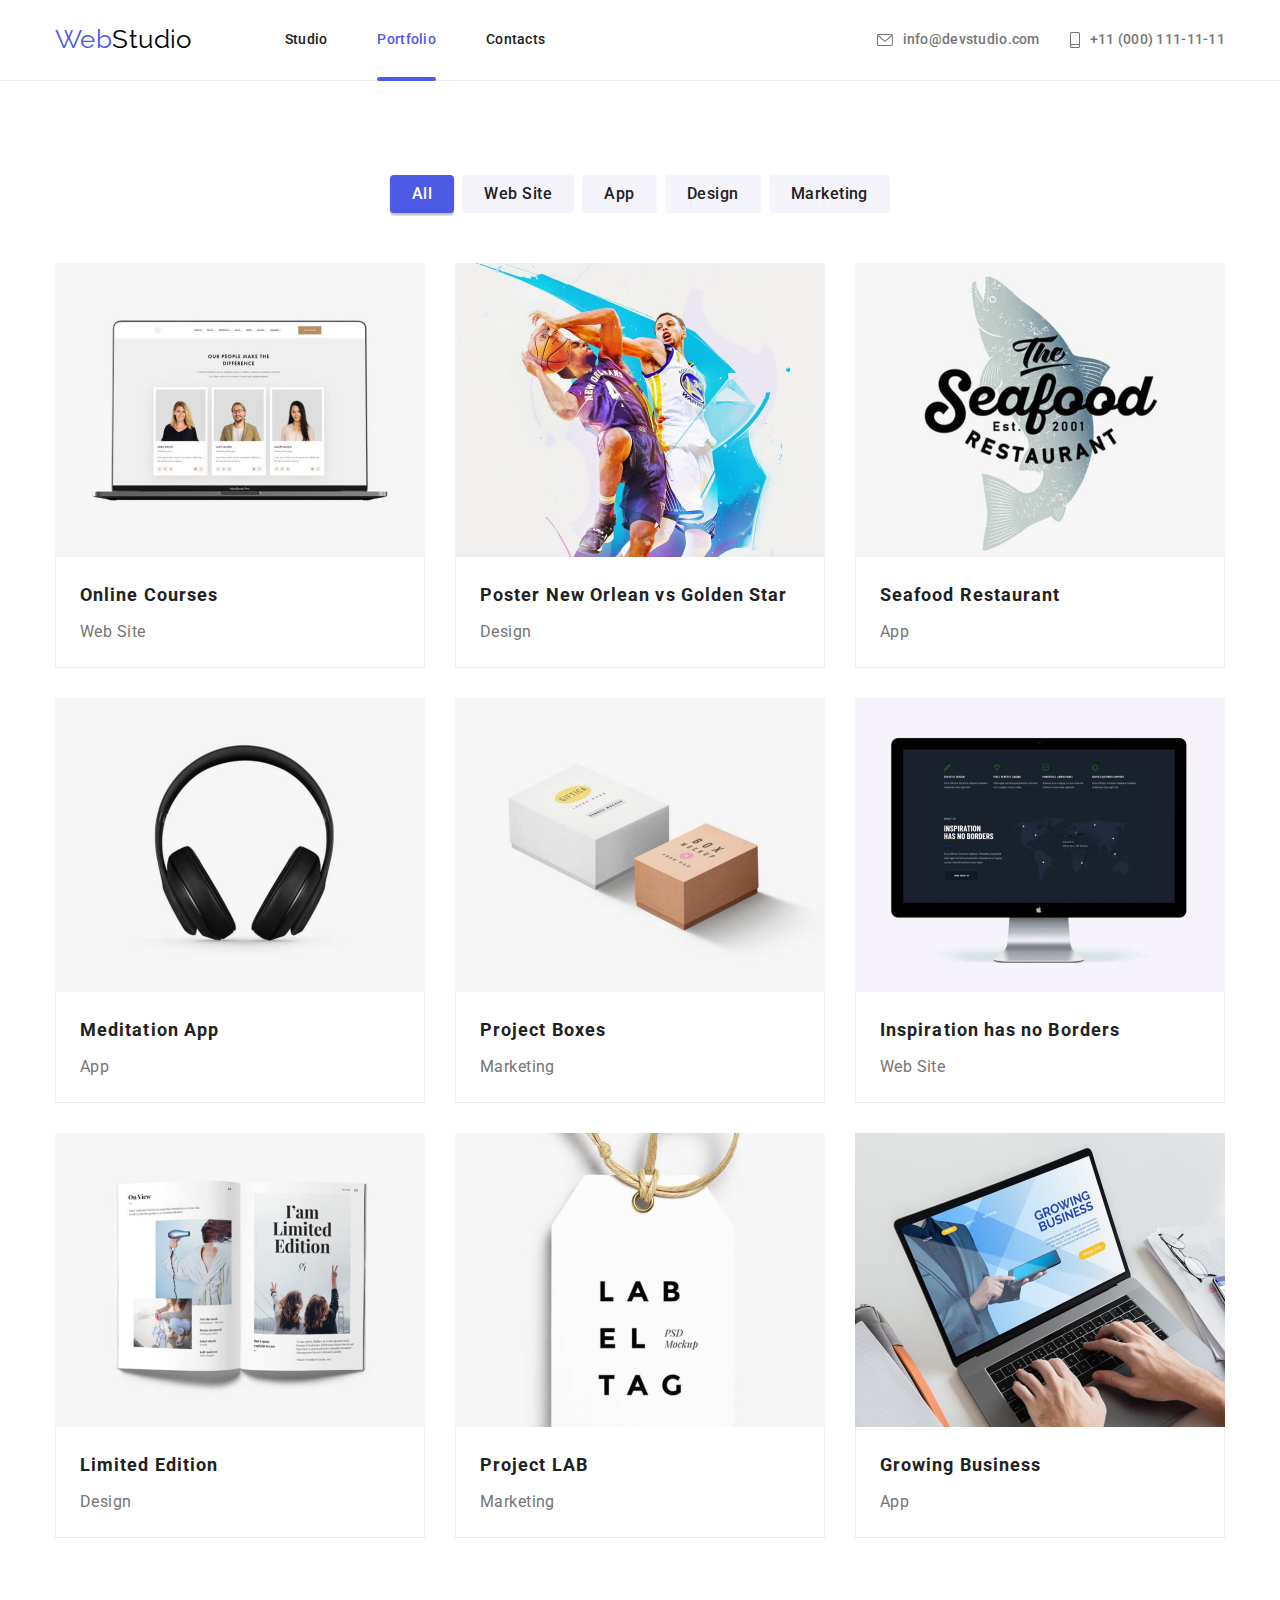
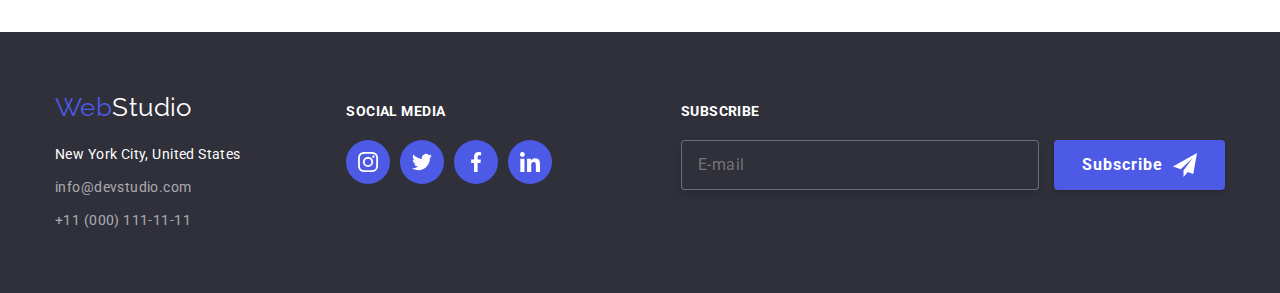
==== commit 850490f5: "feature(contact-form, portfolio): add portfolio, contact-form translate, refactoring" ====
--- a/portfolio.html
+++ b/portfolio.html
@@ -20,13 +20,14 @@
         <a class="logo header__logo" href="./index.html">
           Web<span class="header__logo-studio">Studio</span>
         </a>
+
         <button
           class="mobile-menu-button js-open-menu"
           type="button"
           aria-expanded="false"
           aria-controls="menu-container"
         >
-          <svg class="mobile-menu-button__icon" aria-label="Переключатель мобильного меню">
+          <svg class="mobile-menu-button__icon" aria-label="Mobile menu toggler">
             <use href="./images/icons/icons.svg#icon-menu"></use>
           </svg>
         </button>
@@ -39,20 +40,21 @@
               aria-expanded="true"
               aria-controls="menu-container"
             >
-              <svg class="mobile-menu-button__icon" aria-label="Переключатель мобильного меню">
+              <svg class="mobile-menu-button__icon" aria-label="Mobile Menu Toggle">
                 <use href="./images/icons/icons.svg#icon-close-menu"></use>
               </svg>
             </button>
+
             <nav class="nav">
               <ul class="list list__set">
-                <li class="nav__item">
-                  <a class="link nav__link" href="./index.html">Студия</a>
+                <li class="nav__item nav__item--position">
+                  <a class="link nav__link" href="./index.html">Studio</a>
                 </li>
                 <li class="nav__item nav__item--position">
-                  <a class="link nav__link nav__link--current" href="./portfolio.html">Портфолио</a>
+                  <a class="link nav__link nav__link--current" href="./portfolio.html">Portfolio</a>
                 </li>
                 <li class="nav__item">
-                  <a class="link nav__link" href="">Контакты</a>
+                  <a class="link nav__link" href="">Contacts</a>
                 </li>
               </ul>
             </nav>
@@ -70,35 +72,63 @@
                 </a>
               </li>
               <li class="contacts__list contacts__list--phone">
-                <a class="link contacts__link contacts__link--phone" href="tel:+380961111111">
+                <a class="link contacts__link contacts__link--phone" href="tel:+110001111111">
                   <svg class="contacts__icon contacts__icon--phone">
                     <use href="./images/icons/icons.svg#icon-smartphone"></use>
                   </svg>
-                  +38 096 111 11 11
+                  +11 (000) 111-11-11
                 </a>
               </li>
             </ul>
 
-            <ul class="list list__row mobile-menu-socials">
-              <li class="mobile-menu-socials__list">
+            <ul class="list social-network mobile-menu-socials">
+              <li class="social-network__item mobile-menu-socials__item">
                 <a
-                  class="link mobile-menu-socials__link mobile-menu-socials__link--instagram"
                   href=""
-                  >Instagram</a
-                >
-              </li>
-              <li class="mobile-menu-socials__list">
-                <a class="link mobile-menu-socials__link" href="">Twitter</a>
-              </li>
-              <li class="mobile-menu-socials__list">
-                <a class="link mobile-menu-socials__link" href="">Facebook</a>
-              </li>
-              <li class="mobile-menu-socials__list">
+                  class="social-network__link"
+                  aria-label="Instagram"
+                  rel="noopener nofollow noreferrer"
+                >
+                  <svg class="social-network__icon">
+                    <use href="./images/icons/icons.svg#icon-instagram"></use>
+                  </svg>
+                </a>
+              </li>
+              <li class="social-network__item mobile-menu-socials__item">
                 <a
-                  class="link mobile-menu-socials__link mobile-menu-socials__link--linkedin"
                   href=""
-                  >LinkedIn</a
-                >
+                  class="social-network__link"
+                  aria-label="Twitter"
+                  rel="noopener nofollow noreferrer"
+                >
+                  <svg class="social-network__icon">
+                    <use href="./images/icons/icons.svg#icon-twitter"></use>
+                  </svg>
+                </a>
+              </li>
+              <li class="social-network__item mobile-menu-socials__item">
+                <a
+                  href=""
+                  class="social-network__link"
+                  aria-label="Facebook"
+                  rel="noopener nofollow noreferrer"
+                >
+                  <svg class="social-network__icon">
+                    <use href="./images/icons/icons.svg#icon-facebook"></use>
+                  </svg>
+                </a>
+              </li>
+              <li class="social-network__item mobile-menu-socials__item">
+                <a
+                  href=""
+                  class="social-network__link"
+                  aria-label="LinkedIn"
+                  rel="noopener nofollow noreferrer"
+                >
+                  <svg class="social-network__icon">
+                    <use href="./images/icons/icons.svg#icon-linkedin"></use>
+                  </svg>
+                </a>
               </li>
             </ul>
           </div>
@@ -110,25 +140,25 @@
     <main>
       <section class="section">
         <div class="container">
-          <h1 class="visually-hidden">Портфолио наших работ</h1>
+          <h1 class="visually-hidden">Portfolio of our works</h1>
 
           <ul class="list list__row portfolio-nav">
             <li class="portfolio-nav__item">
               <button type="button" class="portfolio-nav__btn portfolio-nav__btn--active">
-                Все
+                All
               </button>
             </li>
             <li class="portfolio-nav__item">
-              <button type="button" class="portfolio-nav__btn">Веб-сайты</button>
+              <button type="button" class="portfolio-nav__btn">Web Site</button>
             </li>
             <li class="portfolio-nav__item">
-              <button type="button" class="portfolio-nav__btn">Приложения</button>
+              <button type="button" class="portfolio-nav__btn">App</button>
             </li>
             <li class="portfolio-nav__item">
-              <button type="button" class="portfolio-nav__btn">Дизайн</button>
+              <button type="button" class="portfolio-nav__btn">Design</button>
             </li>
             <li class="portfolio-nav__item">
-              <button type="button" class="portfolio-nav__btn">Маркетинг</button>
+              <button type="button" class="portfolio-nav__btn">Marketing</button>
             </li>
           </ul>
 
@@ -139,43 +169,42 @@
                   <picture>
                     <source
                       srcset="
-                        ./images/portfolio/technocrack-website-desktop.jpg     370w,
-                        ./images/portfolio/technocrack-website-desktop-@2x.jpg 740w
-                      "
-                      media="(min-width: 1200px)"
-                    />
-                    <source
-                      srcset="
-                        ./images/portfolio/technocrack-website-tablet.jpg     354w,
-                        ./images/portfolio/technocrack-website-tablet-@2x.jpg 708w
-                      "
-                      media="(min-width: 768px)"
-                    />
-                    <source
-                      srcset="
-                        ./images/portfolio/technocrack-website-mobile.jpg     450w,
-                        ./images/portfolio/technocrack-website-mobile-@2x.jpg 900w
-                      "
-                      media="(max-width: 768px)"
-                    />
-
-                    <img
-                      src="./images/portfolio/technocrack-website-mobile.jpg"
-                      alt="Веб-сайт Технокряк на ноутбуке"
-                      loading="lazy"
-                    />
-                  </picture>
-                  <div class="portfolio-card__overlay">
-                    <p class="portfolio-card__descr">
-                      Ресурс предлагает комплексные предложения с разным уровнем функционала и
-                      сервисов. Все это позволит посетителю получить исчерпывающие сведения о
-                      компании или частном лице.
-                    </p>
-                  </div>
-                </div>
-                <div class="portfolio-card__thumb portfolio-card__thumb--technocrack">
-                  <h3 class="portfolio-card__title">Технокряк</h3>
-                  <p class="portfolio-card__text">Веб-сайт</p>
+                        ./images/portfolio/online-courses-website-desktop.jpg     370w,
+                        ./images/portfolio/online-courses-website-desktop-@2x.jpg 740w
+                      "
+                      media="(min-width: 1200px)"
+                    />
+                    <source
+                      srcset="
+                        ./images/portfolio/online-courses-website-tablet.jpg     354w,
+                        ./images/portfolio/online-courses-website-tablet-@2x.jpg 708w
+                      "
+                      media="(min-width: 768px)"
+                    />
+                    <source
+                      srcset="
+                        ./images/portfolio/online-courses-website-mobile.jpg     450w,
+                        ./images/portfolio/online-courses-website-mobile-@2x.jpg 900w
+                      "
+                      media="(max-width: 768px)"
+                    />
+
+                    <img
+                      src="./images/portfolio/online-courses-website-mobile.jpg"
+                      alt="Online Courses website on laptop"
+                      loading="lazy"
+                    />
+                  </picture>
+                  <div class="portfolio-card__overlay">
+                    <p class="portfolio-card__descr">
+                      14 Stylish and User-Friendly App Design Concepts · Task Manager App · Calorie
+                      Tracker App · Exotic Fruit Ecommerce App · Cloud Storage App.
+                    </p>
+                  </div>
+                </div>
+                <div class="portfolio-card__thumb portfolio-card__thumb--bigger">
+                  <h3 class="portfolio-card__title">Online Courses</h3>
+                  <p class="portfolio-card__text">Web Site</p>
                 </div>
               </a>
             </li>
@@ -207,21 +236,20 @@
 
                     <img
                       src="./images/portfolio/poster-new-orleans-vs-golden-star-design-mobile.jpg"
-                      alt="Веб-сайт Технокряк на ноутбуке"
-                      loading="lazy"
-                    />
-                  </picture>
-                  <div class="portfolio-card__overlay">
-                    <p class="portfolio-card__descr">
-                      Ресурс предлагает комплексные предложения с разным уровнем функционала и
-                      сервисов. Все это позволит посетителю получить исчерпывающие сведения о
-                      компании или частном лице.
-                    </p>
-                  </div>
-                </div>
-                <div class="portfolio-card__thumb">
-                  <h3 class="portfolio-card__title">Постер New Orlean vs Golden Star</h3>
-                  <p class="portfolio-card__text">Дизайн</p>
+                      alt="Poster New Orlean vs Golden Star"
+                      loading="lazy"
+                    />
+                  </picture>
+                  <div class="portfolio-card__overlay">
+                    <p class="portfolio-card__descr">
+                      14 Stylish and User-Friendly App Design Concepts · Task Manager App · Calorie
+                      Tracker App · Exotic Fruit Ecommerce App · Cloud Storage App.
+                    </p>
+                  </div>
+                </div>
+                <div class="portfolio-card__thumb">
+                  <h3 class="portfolio-card__title">Poster New Orlean vs Golden Star</h3>
+                  <p class="portfolio-card__text">Design</p>
                 </div>
               </a>
             </li>
@@ -253,113 +281,110 @@
 
                     <img
                       src="./images/portfolio/restaurant-seafood-app-mobile.jpg"
-                      alt="Веб-сайт Технокряк на ноутбуке"
-                      loading="lazy"
-                    />
-                  </picture>
-                  <div class="portfolio-card__overlay">
-                    <p class="portfolio-card__descr">
-                      Ресурс предлагает комплексные предложения с разным уровнем функционала и
-                      сервисов. Все это позволит посетителю получить исчерпывающие сведения о
-                      компании или частном лице.
-                    </p>
-                  </div>
-                </div>
-                <div class="portfolio-card__thumb">
-                  <h3 class="portfolio-card__title">Ресторан Seafood</h3>
-                  <p class="portfolio-card__text">Приложение</p>
-                </div>
-              </a>
-            </li>
-            <li class="portfolio-list__item">
-              <a href="" class="link portfolio-card">
-                <div class="portfolio-card__meta">
-                  <picture>
-                    <source
-                      srcset="
-                        ./images/portfolio/project-prime-marketing-desktop.jpg     370w,
-                        ./images/portfolio/project-prime-marketing-desktop-@2x.jpg 740w
-                      "
-                      media="(min-width: 1200px)"
-                    />
-                    <source
-                      srcset="
-                        ./images/portfolio/project-prime-marketing-tablet.jpg     354w,
-                        ./images/portfolio/project-prime-marketing-tablet-@2x.jpg 708w
-                      "
-                      media="(min-width: 768px)"
-                    />
-                    <source
-                      srcset="
-                        ./images/portfolio/project-prime-marketing-mobile.jpg     450w,
-                        ./images/portfolio/project-prime-marketing-mobile-@2x.jpg 900w
-                      "
-                      media="(max-width: 768px)"
-                    />
-
-                    <img
-                      src="./images/portfolio/project-prime-marketing-mobile.jpg"
-                      alt="Веб-сайт Технокряк на ноутбуке"
-                      loading="lazy"
-                    />
-                  </picture>
-                  <div class="portfolio-card__overlay">
-                    <p class="portfolio-card__descr">
-                      Ресурс предлагает комплексные предложения с разным уровнем функционала и
-                      сервисов. Все это позволит посетителю получить исчерпывающие сведения о
-                      компании или частном лице.
-                    </p>
-                  </div>
-                </div>
-                <div class="portfolio-card__thumb">
-                  <h3 class="portfolio-card__title">Проект Prime</h3>
-                  <p class="portfolio-card__text">Маркетинг</p>
-                </div>
-              </a>
-            </li>
-            <li class="portfolio-list__item">
-              <a href="" class="link portfolio-card">
-                <div class="portfolio-card__meta">
-                  <picture>
-                    <source
-                      srcset="
-                        ./images/portfolio/project-boxes-app-desktop.jpg     370w,
-                        ./images/portfolio/project-boxes-app-desktop-@2x.jpg 740w
-                      "
-                      media="(min-width: 1200px)"
-                    />
-                    <source
-                      srcset="
-                        ./images/portfolio/project-boxes-app-tablet.jpg     354w,
-                        ./images/portfolio/project-boxes-app-tablet-@2x.jpg 708w
-                      "
-                      media="(min-width: 768px)"
-                    />
-                    <source
-                      srcset="
-                        ./images/portfolio/project-boxes-app-mobile.jpg     450w,
-                        ./images/portfolio/project-boxes-app-mobile-@2x.jpg 900w
-                      "
-                      media="(max-width: 768px)"
-                    />
-
-                    <img
-                      src="./images/portfolio/project-boxes-app-mobile.jpg"
-                      alt="Веб-сайт Технокряк на ноутбуке"
-                      loading="lazy"
-                    />
-                  </picture>
-                  <div class="portfolio-card__overlay">
-                    <p class="portfolio-card__descr">
-                      Ресурс предлагает комплексные предложения с разным уровнем функционала и
-                      сервисов. Все это позволит посетителю получить исчерпывающие сведения о
-                      компании или частном лице.
-                    </p>
-                  </div>
-                </div>
-                <div class="portfolio-card__thumb">
-                  <h3 class="portfolio-card__title">Проект Boxes</h3>
-                  <p class="portfolio-card__text">Приложение</p>
+                      alt="Seafood Restaurant logo"
+                      loading="lazy"
+                    />
+                  </picture>
+                  <div class="portfolio-card__overlay">
+                    <p class="portfolio-card__descr">
+                      14 Stylish and User-Friendly App Design Concepts · Task Manager App · Calorie
+                      Tracker App · Exotic Fruit Ecommerce App · Cloud Storage App.
+                    </p>
+                  </div>
+                </div>
+                <div class="portfolio-card__thumb">
+                  <h3 class="portfolio-card__title">Seafood Restaurant</h3>
+                  <p class="portfolio-card__text">App</p>
+                </div>
+              </a>
+            </li>
+            <li class="portfolio-list__item">
+              <a href="" class="link portfolio-card">
+                <div class="portfolio-card__meta">
+                  <picture>
+                    <source
+                      srcset="
+                        ./images/portfolio/meditation-app-desktop.jpg     370w,
+                        ./images/portfolio/meditation-app-desktop-@2x.jpg 740w
+                      "
+                      media="(min-width: 1200px)"
+                    />
+                    <source
+                      srcset="
+                        ./images/portfolio/meditation-app-tablet.jpg     354w,
+                        ./images/portfolio/meditation-app-tablet-@2x.jpg 708w
+                      "
+                      media="(min-width: 768px)"
+                    />
+                    <source
+                      srcset="
+                        ./images/portfolio/meditation-app-mobile.jpg     450w,
+                        ./images/portfolio/meditation-app-mobile-@2x.jpg 900w
+                      "
+                      media="(max-width: 768px)"
+                    />
+
+                    <img
+                      src="./images/portfolio/meditation-app-mobile.jpg"
+                      alt="Headphones"
+                      loading="lazy"
+                    />
+                  </picture>
+                  <div class="portfolio-card__overlay">
+                    <p class="portfolio-card__descr">
+                      14 Stylish and User-Friendly App Design Concepts · Task Manager App · Calorie
+                      Tracker App · Exotic Fruit Ecommerce App · Cloud Storage App.
+                    </p>
+                  </div>
+                </div>
+                <div class="portfolio-card__thumb">
+                  <h3 class="portfolio-card__title">Meditation App</h3>
+                  <p class="portfolio-card__text">App</p>
+                </div>
+              </a>
+            </li>
+            <li class="portfolio-list__item">
+              <a href="" class="link portfolio-card">
+                <div class="portfolio-card__meta">
+                  <picture>
+                    <source
+                      srcset="
+                        ./images/portfolio/project-boxes-marketing-desktop.jpg     370w,
+                        ./images/portfolio/project-boxes-marketing-desktop-@2x.jpg 740w
+                      "
+                      media="(min-width: 1200px)"
+                    />
+                    <source
+                      srcset="
+                        ./images/portfolio/project-boxes-marketing-tablet.jpg     354w,
+                        ./images/portfolio/project-boxes-marketing-tablet-@2x.jpg 708w
+                      "
+                      media="(min-width: 768px)"
+                    />
+                    <source
+                      srcset="
+                        ./images/portfolio/project-boxes-marketing-mobile.jpg     450w,
+                        ./images/portfolio/project-boxes-marketing-mobile-@2x.jpg 900w
+                      "
+                      media="(max-width: 768px)"
+                    />
+
+                    <img
+                      src="./images/portfolio/project-boxes-marketing-mobile.jpg"
+                      alt="Project Boxes logo"
+                      loading="lazy"
+                    />
+                  </picture>
+                  <div class="portfolio-card__overlay">
+                    <p class="portfolio-card__descr">
+                      14 Stylish and User-Friendly App Design Concepts · Task Manager App · Calorie
+                      Tracker App · Exotic Fruit Ecommerce App · Cloud Storage App.
+                    </p>
+                  </div>
+                </div>
+                <div class="portfolio-card__thumb">
+                  <h3 class="portfolio-card__title">Project Boxes</h3>
+                  <p class="portfolio-card__text">Marketing</p>
                 </div>
               </a>
             </li>
@@ -391,21 +416,20 @@
 
                     <img
                       src="./images/portfolio/inspiration-has-no-borders-website-mobile.jpg"
-                      alt="Веб-сайт Технокряк на ноутбуке"
-                      loading="lazy"
-                    />
-                  </picture>
-                  <div class="portfolio-card__overlay">
-                    <p class="portfolio-card__descr">
-                      Ресурс предлагает комплексные предложения с разным уровнем функционала и
-                      сервисов. Все это позволит посетителю получить исчерпывающие сведения о
-                      компании или частном лице.
+                      alt="Inspiration has no Borders on monitor"
+                      loading="lazy"
+                    />
+                  </picture>
+                  <div class="portfolio-card__overlay">
+                    <p class="portfolio-card__descr">
+                      14 Stylish and User-Friendly App Design Concepts · Task Manager App · Calorie
+                      Tracker App · Exotic Fruit Ecommerce App · Cloud Storage App.
                     </p>
                   </div>
                 </div>
                 <div class="portfolio-card__thumb">
                   <h3 class="portfolio-card__title">Inspiration has no Borders</h3>
-                  <p class="portfolio-card__text">Веб-сайт</p>
+                  <p class="portfolio-card__text">Web Site</p>
                 </div>
               </a>
             </li>
@@ -437,21 +461,20 @@
 
                     <img
                       src="./images/portfolio/limited-edition-design-mobile.jpg"
-                      alt="Веб-сайт Технокряк на ноутбуке"
-                      loading="lazy"
-                    />
-                  </picture>
-                  <div class="portfolio-card__overlay">
-                    <p class="portfolio-card__descr">
-                      Ресурс предлагает комплексные предложения с разным уровнем функционала и
-                      сервисов. Все это позволит посетителю получить исчерпывающие сведения о
-                      компании или частном лице.
-                    </p>
-                  </div>
-                </div>
-                <div class="portfolio-card__thumb">
-                  <h3 class="portfolio-card__title">Издание Limited Edition</h3>
-                  <p class="portfolio-card__text">Дизайн</p>
+                      alt="Limited Edition on the table"
+                      loading="lazy"
+                    />
+                  </picture>
+                  <div class="portfolio-card__overlay">
+                    <p class="portfolio-card__descr">
+                      14 Stylish and User-Friendly App Design Concepts · Task Manager App · Calorie
+                      Tracker App · Exotic Fruit Ecommerce App · Cloud Storage App.
+                    </p>
+                  </div>
+                </div>
+                <div class="portfolio-card__thumb">
+                  <h3 class="portfolio-card__title">Limited Edition</h3>
+                  <p class="portfolio-card__text">Design</p>
                 </div>
               </a>
             </li>
@@ -483,21 +506,20 @@
 
                     <img
                       src="./images/portfolio/project-lab-marketing-mobile.jpg"
-                      alt="Веб-сайт Технокряк на ноутбуке"
-                      loading="lazy"
-                    />
-                  </picture>
-                  <div class="portfolio-card__overlay">
-                    <p class="portfolio-card__descr">
-                      Ресурс предлагает комплексные предложения с разным уровнем функционала и
-                      сервисов. Все это позволит посетителю получить исчерпывающие сведения о
-                      компании или частном лице.
-                    </p>
-                  </div>
-                </div>
-                <div class="portfolio-card__thumb">
-                  <h3 class="portfolio-card__title">Проект LAB</h3>
-                  <p class="portfolio-card__text">Маркетинг</p>
+                      alt="Project LAB logo"
+                      loading="lazy"
+                    />
+                  </picture>
+                  <div class="portfolio-card__overlay">
+                    <p class="portfolio-card__descr">
+                      14 Stylish and User-Friendly App Design Concepts · Task Manager App · Calorie
+                      Tracker App · Exotic Fruit Ecommerce App · Cloud Storage App.
+                    </p>
+                  </div>
+                </div>
+                <div class="portfolio-card__thumb">
+                  <h3 class="portfolio-card__title">Project LAB</h3>
+                  <p class="portfolio-card__text">Marketing</p>
                 </div>
               </a>
             </li>
@@ -529,21 +551,20 @@
 
                     <img
                       src="./images/portfolio/growing-business-app-mobile.jpg"
-                      alt="Веб-сайт Технокряк на ноутбуке"
-                      loading="lazy"
-                    />
-                  </picture>
-                  <div class="portfolio-card__overlay">
-                    <p class="portfolio-card__descr">
-                      Ресурс предлагает комплексные предложения с разным уровнем функционала и
-                      сервисов. Все это позволит посетителю получить исчерпывающие сведения о
-                      компании или частном лице.
+                      alt="Growing Business app on laptop"
+                      loading="lazy"
+                    />
+                  </picture>
+                  <div class="portfolio-card__overlay">
+                    <p class="portfolio-card__descr">
+                      14 Stylish and User-Friendly App Design Concepts · Task Manager App · Calorie
+                      Tracker App · Exotic Fruit Ecommerce App · Cloud Storage App.
                     </p>
                   </div>
                 </div>
                 <div class="portfolio-card__thumb">
                   <h3 class="portfolio-card__title">Growing Business</h3>
-                  <p class="portfolio-card__text">Приложение</p>
+                  <p class="portfolio-card__text">App</p>
                 </div>
               </a>
             </li>
@@ -559,54 +580,72 @@
           <a class="logo footer__logo" href="./index.html">
             Web<span class="footer__logo-studio">Studio</span>
           </a>
-          <address>
+          <address class="footer__address">
             <ul class="list">
               <li class="footer-contacts__list">
                 <a
                   class="link footer-contacts__office"
-                  href="https://goo.gl/maps/piqngm7oDQpEDh6u6"
+                  href="https://maps.app.goo.gl/41XRg1hFxTCUJtQo8"
                   target="_blank"
                   rel="noopener nofollow noreferrer"
-                  >г. Киев, пр-т Леси Украинки, 26</a
+                  >New York City, United States</a
                 >
               </li>
               <li class="footer-contacts__list">
-                <a class="link footer-contacts__link" href="mailto:info@example.com"
-                  >info@example.com</a
+                <a class="link footer-contacts__link" href="mailto:info@devstudio.com"
+                  >info@devstudio.com</a
                 >
               </li>
               <li class="footer-contacts__list">
-                <a class="link footer-contacts__link" href="tel:+380991111111">+38 099 111 11 11</a>
+                <a class="link footer-contacts__link" href="tel:+110001111111"
+                  >+11 (000) 111-11-11</a
+                >
               </li>
             </ul>
           </address>
         </div>
         <div class="footer__socials">
-          <b class="footer__title">присоединяйтесь</b>
-          <ul class="list social-network">
+          <b class="footer__title">Social media</b>
+          <ul class="list social-network social-network__list list__set">
             <li class="social-network__item">
-              <a class="social-network__link" href="" aria-label="Instagram"
+              <a
+                class="social-network__link"
+                href=""
+                aria-label="Instagram"
+                rel="noopener nofollow noreferrer"
                 ><svg class="social-network__icon">
                   <use href="./images/icons/icons.svg#icon-instagram"></use>
                 </svg>
               </a>
             </li>
             <li class="social-network__item">
-              <a class="social-network__link" href="" aria-label="Twitter"
+              <a
+                class="social-network__link"
+                href=""
+                aria-label="Twitter"
+                rel="noopener nofollow noreferrer"
                 ><svg class="social-network__icon">
                   <use href="./images/icons/icons.svg#icon-twitter"></use>
                 </svg>
               </a>
             </li>
             <li class="social-network__item">
-              <a class="social-network__link" href="" aria-label="Facebook"
+              <a
+                class="social-network__link"
+                href=""
+                aria-label="Facebook"
+                rel="noopener nofollow noreferrer"
                 ><svg class="social-network__icon">
                   <use href="./images/icons/icons.svg#icon-facebook"></use>
                 </svg>
               </a>
             </li>
             <li class="social-network__item">
-              <a class="social-network__link" href="" aria-label="LinkedIn"
+              <a
+                class="social-network__link"
+                href=""
+                aria-label="LinkedIn"
+                rel="noopener nofollow noreferrer"
                 ><svg class="social-network__icon">
                   <use href="./images/icons/icons.svg#icon-linkedin"></use>
                 </svg>
@@ -615,15 +654,19 @@
           </ul>
         </div>
 
+        <!-- js-speaker-form -->
+
         <form class="subscribe">
-          <b class="footer__title">Подпишитесь на рассылку</b>
-          <input class="subscribe__input" type="email" name="mail" placeholder="E-mail" />
-          <button class="subscribe__button" type="submit">
-            <span class="subscribe__button-text">Подписаться</span>
-            <svg class="subscribe__button-icon">
-              <use href="./images/icons/icons.svg#icon-send"></use>
-            </svg>
-          </button>
+          <b class="footer__title">Subscribe</b>
+          <div class="subscribe__wrapper">
+            <input class="subscribe__input" type="email" name="mail" placeholder="E-mail" />
+            <button class="subscribe__button" type="submit">
+              <span class="subscribe__button-text">Subscribe</span>
+              <svg class="subscribe__button-icon">
+                <use href="./images/icons/icons.svg#icon-send"></use>
+              </svg>
+            </button>
+          </div>
         </form>
       </div>
     </footer>
--- a/css/main.min.css
+++ b/css/main.min.css
@@ -1 +1 @@
-:root{--primary-white-color: #ffffff;--section-bg-color: #e5e5e5;--secondary-bg-color: #f5f4fa;--hero-footer-bg-color: #2f303a;--primary-text-color: #757575;--title-text-color: #212121;--accent-color: #4d5ae5;--footer-text-color: rgba(255, 255, 255, 0.6);--logo-studio-text-color: #000000;--button-hover-color: #404bbf;--border-header-color: #ececec;--border-portfolio-card: #eeeeee;--hero-bg-color: rgba(47, 48, 58, 0.4);--our-clients-logo-color: #afb1b8;--bg-color-thumb-working-process: rgba(47, 48, 58, 0.8);--backdrop-bg-color: rgba(0, 0, 0, 0.2);--animate-time-function: 250ms cubic-bezier(0.4, 0, 0.2, 1)}.hero__button,.subscribe__button,.contact-form__button{padding:10px 32px;color:var(--primary-white-color);font-family:inherit;font-weight:700;font-size:16px;line-height:1.88;text-align:center;letter-spacing:.06em;border:0;border-radius:4px;-webkit-box-shadow:0px 4px 4px rgba(0,0,0,.15);box-shadow:0px 4px 4px rgba(0,0,0,.15);cursor:pointer;background-color:var(--accent-color);-webkit-transition:background-color var(--animate-time-function);transition:background-color var(--animate-time-function)}.hero__button:hover,.subscribe__button:hover,.contact-form__button:hover,.hero__button:focus,.subscribe__button:focus,.contact-form__button:focus{background-color:var(--button-hover-color)}@media screen and (max-width: 767px){.list__gallery:not(:last-child){margin-bottom:30px}}@media screen and (max-width: 767px){.client-gallery{-ms-flex-preferred-size:calc((100% - 30px)/2);flex-basis:calc((100% - 30px)/2)}.client-gallery:not(:nth-last-child(-n+2)){margin-bottom:30px}.client-gallery:nth-child(odd){margin-right:30px}}@media(min-width: 768px)and (max-width: 1199px){.list__gallery{-ms-flex-preferred-size:calc((100% - 30px)/2);flex-basis:calc((100% - 30px)/2)}.list__gallery:not(:nth-last-child(-n+2)){margin-bottom:30px}.list__gallery:nth-child(odd){margin-right:30px}}@media(min-width: 768px)and (max-width: 1199px){.client-gallery{-ms-flex-preferred-size:calc((100% - 60px)/3);flex-basis:calc((100% - 60px)/3)}.client-gallery:not(:nth-last-child(-n+3)){margin-bottom:30px}.client-gallery:not(:nth-child(3n+3)){margin-right:30px}}@media screen and (min-width: 1200px){.gallery-working{-ms-flex-preferred-size:calc((100% - 60px)/3);flex-basis:calc((100% - 60px)/3)}.gallery-working:not(:nth-last-child(-n+3)){margin-bottom:30px}.gallery-working:not(:nth-child(3n+3)){margin-right:30px}}@media screen and (min-width: 1200px){.list__gallery{-ms-flex-preferred-size:calc((100% - 90px)/4);flex-basis:calc((100% - 90px)/4)}.list__gallery:not(:nth-last-child(-n+4)){margin-bottom:30px}.list__gallery:not(:nth-child(4n+4)){margin-right:30px}}@media screen and (min-width: 1200px){.client-gallery{-ms-flex-preferred-size:calc((100% - 150px)/6);flex-basis:calc((100% - 150px)/6)}.client-gallery:not(:nth-last-child(-n+6)){margin-bottom:30px}.client-gallery:not(:nth-child(6n+6)){margin-right:30px}}/*! modern-normalize v1.1.0 | MIT License | https://github.com/sindresorhus/modern-normalize */*,::before,::after{-webkit-box-sizing:border-box;box-sizing:border-box}html{line-height:1.15;-webkit-text-size-adjust:100%;-moz-tab-size:4;-o-tab-size:4;tab-size:4}body{margin:0;font-family:system-ui,-apple-system,"Segoe UI",Roboto,Helvetica,Arial,sans-serif,"Apple Color Emoji","Segoe UI Emoji"}hr{height:0;color:inherit}abbr[title]{-webkit-text-decoration:underline dotted;text-decoration:underline dotted}b,strong{font-weight:bolder}code,kbd,samp,pre{font-family:ui-monospace,SFMono-Regular,Consolas,"Liberation Mono",Menlo,monospace;font-size:1em}small{font-size:80%}sub,sup{font-size:75%;line-height:0;position:relative;vertical-align:baseline}sub{bottom:-0.25em}sup{top:-0.5em}table{text-indent:0;border-color:inherit}button,input,optgroup,select,textarea{font-family:inherit;font-size:100%;line-height:1.15;margin:0}button,select{text-transform:none}button,[type=button],[type=reset],[type=submit]{-webkit-appearance:button}::-moz-focus-inner{border-style:none;padding:0}:-moz-focusring{outline:1px dotted ButtonText}:-moz-ui-invalid{box-shadow:none}legend{padding:0}progress{vertical-align:baseline}::-webkit-inner-spin-button,::-webkit-outer-spin-button{height:auto}[type=search]{-webkit-appearance:textfield;outline-offset:-2px}::-webkit-search-decoration{-webkit-appearance:none}::-webkit-file-upload-button{-webkit-appearance:button;font:inherit}summary{display:list-item}html{-webkit-box-sizing:border-box;box-sizing:border-box}*,*::after,*::before{-webkit-box-sizing:inherit;box-sizing:inherit}h1,h2,h3,h4,h5,h6,p{margin-top:0}img{display:block;max-width:100%;height:auto}address{font-style:normal}textarea{resize:none}.page{background-color:var(--primary-white-color);color:var(--primary-text-color);font-family:"Roboto",sans-serif;font-size:14px;line-height:1.71;letter-spacing:.03em}.visually-hidden{position:absolute;width:1px;height:1px;margin:-1px;border:0;padding:0;white-space:nowrap;-webkit-clip-path:inset(100%);clip-path:inset(100%);clip:rect(0 0 0 0);overflow:hidden}.link{text-decoration:none;color:inherit}.section{padding-top:60px;padding-bottom:60px}@media screen and (min-width: 1200px){.section{padding-top:94px;padding-bottom:94px}}.container{padding-left:15px;padding-right:15px;margin-left:auto;margin-right:auto}@media screen and (min-width: 480px){.container{width:480px}}@media screen and (min-width: 768px){.container{width:768px}}@media screen and (min-width: 1200px){.container{width:1200px}}.section-title{margin-bottom:30px;color:var(--title-text-color);font-size:28px;line-height:1.18;text-align:center}@media screen and (min-width: 1200px){.section-title{margin-bottom:50px;font-size:36px;line-height:1.17}}.title{margin-bottom:10px;color:var(--title-text-color)}.list{list-style:none;padding-left:0;margin:0}@media screen and (min-width: 768px){.list__set{display:-webkit-box;display:-ms-flexbox;display:flex;-ms-flex-wrap:wrap;flex-wrap:wrap}}.list__row{display:-webkit-box;display:-ms-flexbox;display:flex;-ms-flex-wrap:wrap;flex-wrap:wrap}.mobile-menu-button{display:-webkit-inline-box;display:-ms-inline-flexbox;display:inline-flex;padding:0;border:none;background-color:rgba(0,0,0,0)}.mobile-menu-button:hover .mobile-menu-button__icon,.mobile-menu-button:focus .mobile-menu-button__icon{fill:var(--accent-color)}@media screen and (min-width: 768px){.mobile-menu-button{display:none}}.mobile-menu-button__icon{width:40px;height:40px}.mobile-menu-button__close{position:absolute;top:10px;right:15px}@media screen and (min-width: 768px){.mobile-menu{-webkit-box-flex:1;-ms-flex-positive:1;flex-grow:1}}@media screen and (max-width: 767px){.mobile-menu{position:fixed;z-index:1;top:50%;left:50%;width:100%;height:100%;-webkit-transform:translate(-50%, -50%) scale(0);transform:translate(-50%, -50%) scale(0);-webkit-transition:-webkit-transform var(--animate-time-function);transition:-webkit-transform var(--animate-time-function);transition:transform var(--animate-time-function);transition:transform var(--animate-time-function), -webkit-transform var(--animate-time-function)}.mobile-menu.is-open{-webkit-transform:translate(-50%, -50%) scale(1);transform:translate(-50%, -50%) scale(1)}}.mobile-menu__content{display:-webkit-box;display:-ms-flexbox;display:flex}@media screen and (max-width: 767px){.mobile-menu__content{-webkit-box-orient:vertical;-webkit-box-direction:normal;-ms-flex-direction:column;flex-direction:column;padding:32px 40px 48px;height:100%;width:100%;background-color:var(--primary-white-color)}}@media screen and (min-width: 768px){.mobile-menu__content{-webkit-box-pack:justify;-ms-flex-pack:justify;justify-content:space-between}}.mobile-menu-socials{display:-webkit-box;display:-ms-flexbox;display:flex}@media screen and (min-width: 768px){.mobile-menu-socials{display:none}}.mobile-menu-socials__item:not(:last-child){margin-right:20px}.mobile-menu-socials__list:not(:last-child){border-right:1px solid rgba(33,33,33,.2)}.mobile-menu-socials__link{padding:0 6px;font-weight:500;font-size:12px;line-height:1.22;letter-spacing:.02em;color:var(--accent-color)}.mobile-menu-socials__link--instagram{padding:0 6px 0 0}.mobile-menu-socials__link--linkedin{padding:0 0 0 6px}@media screen and (min-width: 400px){.mobile-menu-socials__link{padding:0 8px;font-size:16px}.mobile-menu-socials__link--instagram{padding:0 8px 0 0}.mobile-menu-socials__link--linkedin{padding:0 0 0 8px}}@media screen and (min-width: 480px){.mobile-menu-socials__link{padding:0 10px;font-size:18px}.mobile-menu-socials__link--instagram{padding:0 10px 0 0}.mobile-menu-socials__link--linkedin{padding:0 0 0 10px}}@media screen and (max-width: 767px){.nav{-webkit-box-flex:3;-ms-flex-positive:3;flex-grow:3}}.nav__item--position{position:relative}@media screen and (min-width: 768px){.nav__item:not(:last-child){margin-right:50px}}.nav__link{display:inline-block;font-weight:500;letter-spacing:.02em;color:var(--title-text-color);-webkit-transition:color var(--animate-time-function);transition:color var(--animate-time-function)}@media screen and (max-width: 767px){.nav__link{padding:16px 0;font-size:40px;line-height:1.18}}@media screen and (min-width: 768px){.nav__link{padding:32px 0;line-height:1.14}.nav__link--current::after{position:absolute;content:"";bottom:-1px;left:0;width:100%;border-radius:2px;background-color:var(--accent-color);border:solid 2px var(--accent-color)}}.nav__link:hover,.nav__link:focus,.nav__link--current{color:var(--accent-color)}.logo{color:var(--accent-color);font-family:"Raleway",sans-serif;font-size:24px;line-height:1.17;text-decoration:none}@media screen and (min-width: 1200px){.logo{font-size:26px;line-height:1.19}}.contact-form__title{display:block;margin-bottom:30px;font-size:14px;line-height:1.5;text-align:center;color:var(--title-text-color)}@media screen and (min-width: 400px){.contact-form__title{font-size:18px}}@media screen and (min-width: 480px){.contact-form__title{font-size:20px}}@media screen and (min-width: 1200px){.contact-form__title{line-height:1.15}}.contact-form__label{position:relative;display:block;margin-bottom:28px;cursor:pointer}.contact-form__input{width:100%;height:40px;padding:12px 12px 12px 42px;border:1px solid rgba(33,33,33,.2);border-radius:4px;outline:none;cursor:pointer;-webkit-transition:border var(--animate-time-function);transition:border var(--animate-time-function)}.contact-form__input:focus~.contact-form__label-text,.contact-form__input:focus+.contact-form__label-icon{fill:var(--accent-color);color:var(--accent-color)}.contact-form__input:not(:-moz-placeholder-shown)~.contact-form__label-text{transform:translate(-27px, -271%);color:var(--accent-color)}.contact-form__input:not(:-ms-input-placeholder)~.contact-form__label-text{transform:translate(-27px, -271%);color:var(--accent-color)}.contact-form__input:not(:placeholder-shown)~.contact-form__label-text{-webkit-transform:translate(-27px, -271%);transform:translate(-27px, -271%);color:var(--accent-color)}.contact-form__input:not(:-moz-placeholder-shown)+.contact-form__label-icon{fill:var(--accent-color)}.contact-form__input:not(:-ms-input-placeholder)+.contact-form__label-icon{fill:var(--accent-color)}.contact-form__input:not(:placeholder-shown)+.contact-form__label-icon{fill:var(--accent-color)}.contact-form__input:not(:-moz-placeholder-shown){border:1px solid var(--accent-color)}.contact-form__input:not(:-ms-input-placeholder){border:1px solid var(--accent-color)}.contact-form__input:focus,.contact-form__input:not(:placeholder-shown){border:1px solid var(--accent-color)}.contact-form__label-text{position:absolute;top:50%;left:42px;-webkit-transform:translateY(-50%);transform:translateY(-50%);font-size:12px;line-height:1.17;letter-spacing:.01em;-webkit-transition:color var(--animate-time-function),-webkit-transform var(--animate-time-function);transition:color var(--animate-time-function),-webkit-transform var(--animate-time-function);transition:transform var(--animate-time-function),color var(--animate-time-function);transition:transform var(--animate-time-function),color var(--animate-time-function),-webkit-transform var(--animate-time-function)}.contact-form__label-icon{position:absolute;top:50%;left:15px;-webkit-transform:translateY(-50%);transform:translateY(-50%);width:18px;height:18px;-webkit-transition:fill var(--animate-time-function);transition:fill var(--animate-time-function)}.contact-form__comment{display:block;position:relative;margin-bottom:20px;cursor:pointer}.contact-form__textarea-descr{position:absolute;top:0;left:15px;-webkit-transform:translateY(-129%);transform:translateY(-129%);font-size:12px;line-height:1.17;letter-spacing:.01em;-webkit-transition:color var(--animate-time-function);transition:color var(--animate-time-function)}.contact-form__textarea{display:block;width:100%;height:120px;padding:12px 15px;font-size:12px;line-height:1.17;letter-spacing:.01em;border:1px solid rgba(33,33,33,.2);border-radius:4px;outline:none;cursor:pointer;-webkit-transition:border var(--animate-time-function);transition:border var(--animate-time-function)}.contact-form__textarea:focus+.contact-form__textarea-descr{color:var(--accent-color)}.contact-form__textarea:focus::-webkit-input-placeholder{color:var(--accent-color);font-size:14px;line-height:1.15}.contact-form__textarea:focus::-moz-placeholder{color:var(--accent-color);font-size:14px;line-height:1.15}.contact-form__textarea:focus:-ms-input-placeholder{color:var(--accent-color);font-size:14px;line-height:1.15}.contact-form__textarea:focus::-ms-input-placeholder{color:var(--accent-color);font-size:14px;line-height:1.15}.contact-form__textarea:focus::placeholder{color:var(--accent-color);font-size:14px;line-height:1.15}.contact-form__textarea:not(:-moz-placeholder-shown)+.contact-form__textarea-descr{color:var(--accent-color)}.contact-form__textarea:not(:-ms-input-placeholder)+.contact-form__textarea-descr{color:var(--accent-color)}.contact-form__textarea:not(:placeholder-shown)+.contact-form__textarea-descr{color:var(--accent-color)}.contact-form__textarea::-webkit-input-placeholder{-webkit-transition:color var(--animate-time-function),font-size var(--animate-time-function),line-height var(--animate-time-function);transition:color var(--animate-time-function),font-size var(--animate-time-function),line-height var(--animate-time-function)}.contact-form__textarea::-moz-placeholder{-moz-transition:color var(--animate-time-function),font-size var(--animate-time-function),line-height var(--animate-time-function);transition:color var(--animate-time-function),font-size var(--animate-time-function),line-height var(--animate-time-function)}.contact-form__textarea:-ms-input-placeholder{-ms-transition:color var(--animate-time-function),font-size var(--animate-time-function),line-height var(--animate-time-function);transition:color var(--animate-time-function),font-size var(--animate-time-function),line-height var(--animate-time-function)}.contact-form__textarea::-ms-input-placeholder{-ms-transition:color var(--animate-time-function),font-size var(--animate-time-function),line-height var(--animate-time-function);transition:color var(--animate-time-function),font-size var(--animate-time-function),line-height var(--animate-time-function)}.contact-form__textarea::placeholder{-webkit-transition:color var(--animate-time-function),font-size var(--animate-time-function),line-height var(--animate-time-function);transition:color var(--animate-time-function),font-size var(--animate-time-function),line-height var(--animate-time-function)}.contact-form__textarea:not(:-moz-placeholder-shown){border:1px solid var(--accent-color)}.contact-form__textarea:not(:-ms-input-placeholder){border:1px solid var(--accent-color)}.contact-form__textarea:focus,.contact-form__textarea:not(:placeholder-shown){border:1px solid var(--accent-color)}.contact-form__textarea:not(:-moz-placeholder-shown){font-size:14px;line-height:1.15}.contact-form__textarea:not(:-ms-input-placeholder){font-size:14px;line-height:1.15}.contact-form__textarea:not(:placeholder-shown){font-size:14px;line-height:1.15}.contact-form__policy{position:relative;display:block;margin-bottom:30px;padding-left:15px;font-size:10px;line-height:1.17;text-align:center;cursor:pointer}@media screen and (min-width: 400px){.contact-form__policy{padding-left:18px;font-size:12px}}@media screen and (min-width: 1200px){.contact-form__policy{font-size:inherit;line-height:inherit}}.contact-form__checkbox-icon{position:absolute;top:-1px;left:3px;width:14px;height:13px;border:2px solid var(--title-text-color);border-radius:2px;opacity:1;-webkit-transition:opacity var(--animate-time-function),border var(--animate-time-function);transition:opacity var(--animate-time-function),border var(--animate-time-function)}@media screen and (min-width: 400px){.contact-form__checkbox-icon{width:16px;height:15px}}@media screen and (min-width: 1200px){.contact-form__checkbox-icon{top:3px;left:10px}}.contact-form__icon-check{position:absolute;top:-1px;left:3px;width:14px;height:13px;fill:var(--primary-white-color);background-color:var(--accent-color);border:2px solid var(--accent-color);border-radius:2px;background-origin:border-box;opacity:0;-webkit-transition:opacity var(--animate-time-function);transition:opacity var(--animate-time-function)}@media screen and (min-width: 400px){.contact-form__icon-check{width:16px;height:15px}}@media screen and (min-width: 1200px){.contact-form__icon-check{top:3px;left:10px}}.contact-form__link-policy{color:var(--accent-color)}.contact-form__checkbox-input{-webkit-appearance:none;-moz-appearance:none;appearance:none}.contact-form__checkbox-input:focus+.contact-form__checkbox-icon{border:2px solid var(--accent-color)}.contact-form__checkbox-input:checked+.contact-form__checkbox-icon{opacity:0}.contact-form__checkbox-input:checked~.contact-form__icon-check{opacity:1}.contact-form__button{display:block;padding:10px 55px 10px 56px;margin:0 auto}.contacts{display:-webkit-box;display:-ms-flexbox;display:flex}@media screen and (max-width: 767px){.contacts{-webkit-box-orient:vertical;-webkit-box-direction:reverse;-ms-flex-direction:column-reverse;flex-direction:column-reverse;-webkit-box-flex:2;-ms-flex-positive:2;flex-grow:2}}@media screen and (min-width: 768px){.contacts{-webkit-box-orient:vertical;-webkit-box-direction:normal;-ms-flex-direction:column;flex-direction:column}}@media screen and (min-width: 1200px){.contacts{-webkit-box-orient:horizontal;-webkit-box-direction:normal;-ms-flex-direction:row;flex-direction:row}}@media screen and (max-width: 767px){.contacts__list--phone{margin-bottom:32px}.contacts__list--mail{margin-bottom:64px}}@media screen and (min-width: 1200px){.contacts__list:not(:last-child){margin-right:30px}}.contacts__link{display:-webkit-box;display:-ms-flexbox;display:flex;-webkit-box-align:center;-ms-flex-align:center;align-items:center;font-weight:500;font-size:24px;line-height:1.17;letter-spacing:.02em;-webkit-transition:color var(--animate-time-function);transition:color var(--animate-time-function)}.contacts__link--phone{font-size:27px;line-height:1.18;color:var(--accent-color)}@media screen and (min-width: 400px){.contacts__link--phone{font-size:34px}}@media screen and (min-width: 768px){.contacts__link{font-size:12px;line-height:1.17}.contacts__link--mail{padding-top:21px;padding-bottom:5px}.contacts__link--phone{padding-top:5px;padding-bottom:21px;color:inherit}}@media screen and (min-width: 1200px){.contacts__link{padding:32px 0;font-size:14px;line-height:1.14}}.contacts__link:hover,.contacts__link:focus{color:var(--accent-color)}.contacts__icon{fill:currentColor}@media screen and (max-width: 767px){.contacts__icon{display:none}}@media screen and (min-width: 768px){.contacts__icon{margin-right:8px}.contacts__icon--mail{width:14px;height:10px}.contacts__icon--phone{width:10px;height:14px}}@media screen and (min-width: 1200px){.contacts__icon{margin-right:10px}.contacts__icon--mail{width:16px;height:12px}.contacts__icon--phone{width:10px;height:16px}}.social-network__list{display:-webkit-inline-box;display:-ms-inline-flexbox;display:inline-flex;text-align:center;-webkit-box-align:center;-ms-flex-align:center;align-items:center;-webkit-box-pack:center;-ms-flex-pack:center;justify-content:center;gap:10px}.social-network__list:not(:last-child){margin-right:10px}.social-network__item--mobile-menu:not(:last-child){margin-right:20px}.social-network__link{display:-webkit-box;display:-ms-flexbox;display:flex;-webkit-box-pack:center;-ms-flex-pack:center;justify-content:center;-webkit-box-align:center;-ms-flex-align:center;align-items:center;width:44px;height:44px;border-radius:50%;fill:var(--primary-white-color);background-color:var(--accent-color);-webkit-transition:background-color var(--animate-time-function);transition:background-color var(--animate-time-function)}.social-network__link:hover,.social-network__link:focus{background-color:var(--button-hover-color)}.social-network__icon{width:20px;height:20px}.footer-contacts{text-align:center}@media screen and (max-width: 1199px){.footer-contacts{margin-bottom:60px}}@media screen and (min-width: 768px){.footer-contacts{margin-right:150px;text-align:left}}@media screen and (min-width: 1200px){.footer-contacts{margin-right:70px}}.footer-contacts__list:not(:last-child){margin-bottom:9px}.footer-contacts__office{color:var(--primary-white-color)}.footer-contacts__link{color:var(--footer-text-color);-webkit-transition:color var(--animate-time-function);transition:color var(--animate-time-function)}.footer-contacts__link:hover,.footer-contacts__link:focus{color:var(--accent-color)}@media screen and (max-width: 1199px){.subscribe{display:-webkit-box;display:-ms-flexbox;display:flex;-webkit-box-orient:vertical;-webkit-box-direction:normal;-ms-flex-direction:column;flex-direction:column;width:100%}}.subscribe__wrapper{text-align:center}@media screen and (min-width: 768px){.subscribe__wrapper{text-align:left}}.subscribe__input{height:50px;padding:15px 16px;width:100%;border:1px solid rgba(255,255,255,.3);border-radius:4px;font-size:16px;line-height:1.25;letter-spacing:.03em;color:var(--primary-white-color);background-color:var(--hero-footer-bg-color);-webkit-filter:drop-shadow(0px 4px 4px rgba(0, 0, 0, 0.15));filter:drop-shadow(0px 4px 4px rgba(0, 0, 0, 0.15))}@media(min-width: 480px)and (max-width: 1199px){.subscribe__input{width:450px}}@media screen and (min-width: 768px){.subscribe__input{margin-right:70px}}@media screen and (max-width: 1199px){.subscribe__input{margin-bottom:20px}}@media screen and (min-width: 1200px){.subscribe__input{margin-right:12px;width:358px}}.subscribe__input:focus{background-color:var(--hero-footer-bg-color)}.subscribe__button{display:-webkit-inline-box;display:-ms-inline-flexbox;display:inline-flex;-webkit-box-pack:center;-ms-flex-pack:center;justify-content:center;-webkit-box-align:center;-ms-flex-align:center;align-items:center;max-width:200px;padding:10px 28px 10px 28px}.subscribe__button-text{margin-right:10px}.subscribe__button-icon{width:24px;height:24px}.portfolio-card{display:inline-block;-webkit-transition:-webkit-box-shadow var(--animate-time-function);transition:-webkit-box-shadow var(--animate-time-function);transition:box-shadow var(--animate-time-function);transition:box-shadow var(--animate-time-function), -webkit-box-shadow var(--animate-time-function)}.portfolio-card:hover,.portfolio-card:focus{-webkit-box-shadow:0px 1px 1px rgba(0,0,0,.12),0px 4px 4px rgba(0,0,0,.06),1px 4px 6px rgba(0,0,0,.16);box-shadow:0px 1px 1px rgba(0,0,0,.12),0px 4px 4px rgba(0,0,0,.06),1px 4px 6px rgba(0,0,0,.16)}.portfolio-card:hover .portfolio-card__overlay,.portfolio-card:focus .portfolio-card__overlay{-webkit-transform:translateY(0);transform:translateY(0)}.portfolio-card__meta{position:relative;overflow:hidden}.portfolio-card__overlay{position:absolute;bottom:0;-webkit-transform:translateY(101%);transform:translateY(101%);width:100%;height:100%;background-color:rgba(33,150,243,.9);-webkit-transition:-webkit-transform var(--animate-time-function);transition:-webkit-transform var(--animate-time-function);transition:transform var(--animate-time-function);transition:transform var(--animate-time-function), -webkit-transform var(--animate-time-function)}.portfolio-card__descr{position:absolute;top:50%;left:50%;-webkit-transform:translate(-50%, -50%);transform:translate(-50%, -50%);width:100%;padding:10px 24px;margin-bottom:0;font-size:15px;line-height:1.56;color:var(--primary-white-color)}@media screen and (min-width: 400px){.portfolio-card__descr{font-size:18px}}.portfolio-card__thumb{padding:20px 24px;border-right:1px solid var(--border-portfolio-card);border-bottom:1px solid var(--border-portfolio-card);border-left:1px solid var(--border-portfolio-card)}@media(min-width: 768px)and (max-width: 1199px){.portfolio-card__thumb--technocrack{padding-top:20px;padding-bottom:56px}}.portfolio-card__title{margin-bottom:4px;color:var(--title-text-color);font-size:18px;line-height:2;letter-spacing:.06em}.portfolio-card__text{margin:0;color:var(--primary-text-color);font-size:16px;line-height:1.87}.backdrop{position:fixed;top:0;left:0;width:100%;height:100%;background-color:var(--backdrop-bg-color);opacity:1;-webkit-transition:opacity var(--animate-time-function),visibility var(--animate-time-function);transition:opacity var(--animate-time-function),visibility var(--animate-time-function)}.backdrop.is-hidden{opacity:0;visibility:hidden;pointer-events:none}.modal{position:absolute;top:50%;left:50%;-webkit-transform:translate(-50%, -50%) scale(1);transform:translate(-50%, -50%) scale(1);width:95%;padding:40px;background-color:var(--primary-white-color);border-radius:4px;-webkit-box-shadow:0px 1px 3px rgba(0,0,0,.12),0px 1px 1px rgba(0,0,0,.14),0px 2px 1px rgba(0,0,0,.2);box-shadow:0px 1px 3px rgba(0,0,0,.12),0px 1px 1px rgba(0,0,0,.14),0px 2px 1px rgba(0,0,0,.2);-webkit-transition:-webkit-transform var(--animate-time-function);transition:-webkit-transform var(--animate-time-function);transition:transform var(--animate-time-function);transition:transform var(--animate-time-function), -webkit-transform var(--animate-time-function)}.backdrop.is-hidden .modal{-webkit-transform:translate(-50%, -50%) scale(1.3);transform:translate(-50%, -50%) scale(1.3)}@media screen and (min-width: 480px){.modal{width:100%;max-width:450px}}@media screen and (min-width: 1200px){.modal{max-width:528px}}.modal__close-btn{position:absolute;top:0;right:0;-webkit-transform:translate(-8px, 8px);transform:translate(-8px, 8px);display:-webkit-box;display:-ms-flexbox;display:flex;-webkit-box-pack:center;-ms-flex-pack:center;justify-content:center;-webkit-box-align:center;-ms-flex-align:center;align-items:center;width:30px;height:30px;margin-left:auto;padding:0;background-color:var(--primary-white-color);cursor:pointer;border-radius:50%;border:1px solid rgba(0,0,0,.1);-webkit-transition:fill var(--animate-time-function);transition:fill var(--animate-time-function)}.modal__close-btn:hover,.modal__close-btn:focus{fill:var(--accent-color)}.modal__close-btn-icon{width:11px;height:11px}.header{border-bottom:1px solid var(--border-header-color)}.header__container{display:-webkit-box;display:-ms-flexbox;display:flex}@media screen and (max-width: 767px){.header__container{-webkit-box-align:center;-ms-flex-align:center;align-items:center;-webkit-box-pack:justify;-ms-flex-pack:justify;justify-content:space-between}}.header__logo{display:inline-block;padding-top:16px;padding-bottom:16px}@media screen and (min-width: 768px){.header__logo{margin-right:88px;padding-top:26px;padding-bottom:26px}}@media screen and (min-width: 1200px){.header__logo{margin-right:93px;padding-top:24px;padding-bottom:25px}}.header__logo-studio{color:var(--logo-studio-text-color)}.hero{padding:118px 0;background-color:var(--hero-footer-bg-color);text-align:center}@media screen and (min-width: 1200px){.hero{padding:200px 0}}.hero--overlay{margin-left:auto;margin-right:auto;background-image:-webkit-gradient(linear, left top, left bottom, from(rgba(47, 48, 58, 0.4)), to(rgba(47, 48, 58, 0.4))),url("../images/section-hero/hero-bg-image-mobile.jpg");background-image:linear-gradient(to bottom, rgba(47, 48, 58, 0.4), rgba(47, 48, 58, 0.4)),url("../images/section-hero/hero-bg-image-mobile.jpg");background-repeat:no-repeat;background-size:cover;background-position:center}@media screen and (min-device-pixel-ratio: 2),screen and (-webkit-min-device-pixel-ratio: 2),screen and (min-resolution: 192dpi),screen and (min-resolution: 2dppx){.hero--overlay{background-image:-webkit-gradient(linear, left top, left bottom, from(rgba(47, 48, 58, 0.4)), to(rgba(47, 48, 58, 0.4))),url("../images/section-hero/hero-bg-image-mobile-@2x.jpg");background-image:linear-gradient(to bottom, rgba(47, 48, 58, 0.4), rgba(47, 48, 58, 0.4)),url("../images/section-hero/hero-bg-image-mobile-@2x.jpg")}}@media screen and (min-width: 768px){.hero--overlay{background-image:-webkit-gradient(linear, left top, left bottom, from(rgba(47, 48, 58, 0.4)), to(rgba(47, 48, 58, 0.4))),url("../images/section-hero/hero-bg-image-tablet.jpg");background-image:linear-gradient(to bottom, rgba(47, 48, 58, 0.4), rgba(47, 48, 58, 0.4)),url("../images/section-hero/hero-bg-image-tablet.jpg")}}@media screen and (min-width: 768px)and (min-device-pixel-ratio: 2),screen and (min-width: 768px)and (-webkit-min-device-pixel-ratio: 2),screen and (min-width: 768px)and (min-resolution: 192dpi),screen and (min-width: 768px)and (min-resolution: 2dppx){.hero--overlay{background-image:-webkit-gradient(linear, left top, left bottom, from(rgba(47, 48, 58, 0.4)), to(rgba(47, 48, 58, 0.4))),url("../images/section-hero/hero-bg-image-tablet-@2x.jpg");background-image:linear-gradient(to bottom, rgba(47, 48, 58, 0.4), rgba(47, 48, 58, 0.4)),url("../images/section-hero/hero-bg-image-tablet-@2x.jpg")}}@media screen and (min-width: 1200px){.hero--overlay{max-width:1600px;background-image:-webkit-gradient(linear, left top, left bottom, from(rgba(47, 48, 58, 0.4)), to(rgba(47, 48, 58, 0.4))),url("../images/section-hero/hero-bg-image-desktop.jpg");background-image:linear-gradient(to bottom, rgba(47, 48, 58, 0.4), rgba(47, 48, 58, 0.4)),url("../images/section-hero/hero-bg-image-desktop.jpg")}}@media screen and (min-width: 1200px)and (min-device-pixel-ratio: 2),screen and (min-width: 1200px)and (-webkit-min-device-pixel-ratio: 2),screen and (min-width: 1200px)and (min-resolution: 192dpi),screen and (min-width: 1200px)and (min-resolution: 2dppx){.hero--overlay{background-image:-webkit-gradient(linear, left top, left bottom, from(rgba(47, 48, 58, 0.4)), to(rgba(47, 48, 58, 0.4))),url("../images/section-hero/hero-bg-image-desktop-@2x.jpg");background-image:linear-gradient(to bottom, rgba(47, 48, 58, 0.4), rgba(47, 48, 58, 0.4)),url("../images/section-hero/hero-bg-image-desktop-@2x.jpg")}}.hero__title{margin:0 auto 30px;max-width:360px;color:var(--primary-white-color);font-weight:900;font-size:26px;line-height:1.62;text-transform:uppercase;letter-spacing:.06em}@media screen and (min-width: 1200px){.hero__title{max-width:696px;font-size:44px;line-height:1.36}}.benefits__thumb{display:-webkit-box;display:-ms-flexbox;display:flex;-webkit-box-pack:center;-ms-flex-pack:center;justify-content:center;-webkit-box-align:center;-ms-flex-align:center;align-items:center;margin-bottom:30px;height:120px;background-color:var(--secondary-bg-color);border-radius:4px}.benefits__icon{width:70px;height:70px}.benefits__title{font-size:14px;line-height:1.14;text-transform:uppercase}@media screen and (max-width: 767px){.benefits__title{text-align:center}}.benefits__descr{margin:0}.section--working{padding-top:0}@media screen and (max-width: 1199px){.section--working{display:none}}.workflow{position:relative}.workflow__thumb{position:absolute;bottom:0;width:100%;margin-bottom:0;padding:27px 0;line-height:1.14;text-align:center;text-transform:uppercase;color:var(--primary-white-color);background-color:var(--bg-color-thumb-working-process)}.section--team{background-color:var(--secondary-bg-color)}.employee-card{background-color:var(--primary-white-color);border-radius:0px 0px 4px 4px;-webkit-box-shadow:0px 1px 3px rgba(0,0,0,.12),0px 1px 1px rgba(0,0,0,.14),0px 2px 1px rgba(0,0,0,.2);box-shadow:0px 1px 3px rgba(0,0,0,.12),0px 1px 1px rgba(0,0,0,.14),0px 2px 1px rgba(0,0,0,.2)}.employee-card__meta{display:-webkit-box;display:-ms-flexbox;display:flex;-webkit-box-orient:vertical;-webkit-box-direction:normal;-ms-flex-direction:column;flex-direction:column;padding:30px 0 24px;text-align:center}@media screen and (min-width: 1200px){.employee-card__meta{padding:30px 0}}.employee-card__name{font-weight:500;font-size:16px;line-height:1.19}.employee-card__profession{margin:0 0 16px;font-size:16px;line-height:1.19}.client-card{display:-webkit-box;display:-ms-flexbox;display:flex;-webkit-box-pack:center;-ms-flex-pack:center;justify-content:center;-webkit-box-align:center;-ms-flex-align:center;align-items:center;height:92px;border:1px solid var(--our-clients-logo-color);border-radius:4px;fill:var(--our-clients-logo-color);-webkit-transition:border var(--animate-time-function);transition:border var(--animate-time-function)}.client-card:hover,.client-card:focus{fill:var(--accent-color);border:1px solid var(--accent-color)}.footer{padding:60px 0;background-color:var(--hero-footer-bg-color)}.footer__container{display:-webkit-box;display:-ms-flexbox;display:flex;-ms-flex-wrap:wrap;flex-wrap:wrap;-webkit-box-align:baseline;-ms-flex-align:baseline;align-items:baseline}@media screen and (min-width: 480px){.footer__container{-webkit-box-pack:justify;-ms-flex-pack:justify;justify-content:space-between}}@media screen and (max-width: 767px){.footer__container{-webkit-box-align:center;-ms-flex-align:center;align-items:center;-webkit-box-orient:vertical;-webkit-box-direction:normal;-ms-flex-direction:column;flex-direction:column}}.footer__logo{display:inline-block;margin-right:0;margin-bottom:20px}.footer__logo-studio{color:var(--primary-white-color)}@media screen and (mnin-width: 480px){.footer__address{text-align:left}}@media screen and (max-width: 767px){.footer__socials{margin-bottom:60px}}@media screen and (min-width: 768px){.footer__socials{-webkit-box-align:start;-ms-flex-align:start;align-items:flex-start;display:-webkit-box;display:-ms-flexbox;display:flex;-webkit-box-orient:vertical;-webkit-box-direction:normal;-ms-flex-direction:column;flex-direction:column}}@media screen and (min-width: 1200px){.footer__socials{margin-right:93px}}.footer__title{display:block;margin-bottom:20px;text-align:center;color:var(--primary-white-color);line-height:1.14;text-transform:uppercase}@media screen and (min-width: 768px){.footer__title{text-align:left}}.portfolio-nav{margin-bottom:40px}@media screen and (min-width: 768px){.portfolio-nav{-webkit-box-pack:center;-ms-flex-pack:center;justify-content:center;margin-bottom:30px}}@media screen and (min-width: 1200px){.portfolio-nav{margin-bottom:50px}}@media screen and (max-width: 767px){.portfolio-nav__item{margin-bottom:15px}}.portfolio-nav__item:not(:last-child){margin-right:8px}.portfolio-nav__btn{padding:6px 22px;color:var(--title-text-color);font-family:inherit;font-weight:500;font-size:16px;line-height:1.63;letter-spacing:.03em;text-align:center;background-color:var(--secondary-bg-color);border:0;border-radius:4px;cursor:pointer;-webkit-transition:background-color var(--animate-time-function),color var(--animate-time-function),-webkit-box-shadow var(--animate-time-function);transition:background-color var(--animate-time-function),color var(--animate-time-function),-webkit-box-shadow var(--animate-time-function);transition:background-color var(--animate-time-function),box-shadow var(--animate-time-function),color var(--animate-time-function);transition:background-color var(--animate-time-function),box-shadow var(--animate-time-function),color var(--animate-time-function),-webkit-box-shadow var(--animate-time-function)}.portfolio-nav__btn:hover,.portfolio-nav__btn:focus,.portfolio-nav__btn--active{color:var(--primary-white-color);background-color:var(--accent-color);-webkit-box-shadow:0px 3px 1px rgba(0,0,0,.1),0px 1px 2px rgba(0,0,0,.08),0px 2px 2px rgba(0,0,0,.12);box-shadow:0px 3px 1px rgba(0,0,0,.1),0px 1px 2px rgba(0,0,0,.08),0px 2px 2px rgba(0,0,0,.12)}.portfolio-list{margin:-15px}.portfolio-list__item{margin:15px}@media screen and (min-width: 768px){.portfolio-list__item{width:calc((100% - 60px)/2)}}@media screen and (min-width: 1200px){.portfolio-list__item{width:calc((100% - 90px)/3)}}/*# sourceMappingURL=main.min.css.map */+:root{--primary-white-color: #ffffff;--section-bg-color: #e5e5e5;--secondary-bg-color: #f5f4fa;--hero-footer-bg-color: #2f303a;--primary-text-color: #757575;--title-text-color: #212121;--accent-color: #4d5ae5;--footer-text-color: rgba(255, 255, 255, 0.6);--logo-studio-text-color: #000000;--button-hover-color: #404bbf;--border-header-color: #ececec;--border-portfolio-card: #eeeeee;--hero-bg-color: rgba(47, 48, 58, 0.4);--our-clients-logo-color: #afb1b8;--bg-color-thumb-working-process: rgba(47, 48, 58, 0.8);--backdrop-bg-color: rgba(0, 0, 0, 0.2);--animate-time-function: 250ms cubic-bezier(0.4, 0, 0.2, 1)}.hero__button,.subscribe__button,.contact-form__button{padding:10px 32px;color:var(--primary-white-color);font-family:inherit;font-weight:700;font-size:16px;line-height:1.88;text-align:center;letter-spacing:.06em;border:0;border-radius:4px;-webkit-box-shadow:0px 4px 4px rgba(0,0,0,.15);box-shadow:0px 4px 4px rgba(0,0,0,.15);cursor:pointer;background-color:var(--accent-color);-webkit-transition:background-color var(--animate-time-function);transition:background-color var(--animate-time-function)}.hero__button:hover,.subscribe__button:hover,.contact-form__button:hover,.hero__button:focus,.subscribe__button:focus,.contact-form__button:focus{background-color:var(--button-hover-color)}@media screen and (max-width: 767px){.list__gallery:not(:last-child){margin-bottom:30px}}@media screen and (max-width: 767px){.client-gallery{-ms-flex-preferred-size:calc((100% - 30px)/2);flex-basis:calc((100% - 30px)/2)}.client-gallery:not(:nth-last-child(-n+2)){margin-bottom:30px}.client-gallery:nth-child(odd){margin-right:30px}}@media(min-width: 768px)and (max-width: 1199px){.list__gallery{-ms-flex-preferred-size:calc((100% - 30px)/2);flex-basis:calc((100% - 30px)/2)}.list__gallery:not(:nth-last-child(-n+2)){margin-bottom:30px}.list__gallery:nth-child(odd){margin-right:30px}}@media(min-width: 768px)and (max-width: 1199px){.client-gallery{-ms-flex-preferred-size:calc((100% - 60px)/3);flex-basis:calc((100% - 60px)/3)}.client-gallery:not(:nth-last-child(-n+3)){margin-bottom:30px}.client-gallery:not(:nth-child(3n+3)){margin-right:30px}}@media screen and (min-width: 1200px){.gallery-working{-ms-flex-preferred-size:calc((100% - 60px)/3);flex-basis:calc((100% - 60px)/3)}.gallery-working:not(:nth-last-child(-n+3)){margin-bottom:30px}.gallery-working:not(:nth-child(3n+3)){margin-right:30px}}@media screen and (min-width: 1200px){.list__gallery{-ms-flex-preferred-size:calc((100% - 90px)/4);flex-basis:calc((100% - 90px)/4)}.list__gallery:not(:nth-last-child(-n+4)){margin-bottom:30px}.list__gallery:not(:nth-child(4n+4)){margin-right:30px}}@media screen and (min-width: 1200px){.client-gallery{-ms-flex-preferred-size:calc((100% - 150px)/6);flex-basis:calc((100% - 150px)/6)}.client-gallery:not(:nth-last-child(-n+6)){margin-bottom:30px}.client-gallery:not(:nth-child(6n+6)){margin-right:30px}}/*! modern-normalize v1.1.0 | MIT License | https://github.com/sindresorhus/modern-normalize */*,::before,::after{-webkit-box-sizing:border-box;box-sizing:border-box}html{line-height:1.15;-webkit-text-size-adjust:100%;-moz-tab-size:4;-o-tab-size:4;tab-size:4}body{margin:0;font-family:system-ui,-apple-system,"Segoe UI",Roboto,Helvetica,Arial,sans-serif,"Apple Color Emoji","Segoe UI Emoji"}hr{height:0;color:inherit}abbr[title]{-webkit-text-decoration:underline dotted;text-decoration:underline dotted}b,strong{font-weight:bolder}code,kbd,samp,pre{font-family:ui-monospace,SFMono-Regular,Consolas,"Liberation Mono",Menlo,monospace;font-size:1em}small{font-size:80%}sub,sup{font-size:75%;line-height:0;position:relative;vertical-align:baseline}sub{bottom:-0.25em}sup{top:-0.5em}table{text-indent:0;border-color:inherit}button,input,optgroup,select,textarea{font-family:inherit;font-size:100%;line-height:1.15;margin:0}button,select{text-transform:none}button,[type=button],[type=reset],[type=submit]{-webkit-appearance:button}::-moz-focus-inner{border-style:none;padding:0}:-moz-focusring{outline:1px dotted ButtonText}:-moz-ui-invalid{box-shadow:none}legend{padding:0}progress{vertical-align:baseline}::-webkit-inner-spin-button,::-webkit-outer-spin-button{height:auto}[type=search]{-webkit-appearance:textfield;outline-offset:-2px}::-webkit-search-decoration{-webkit-appearance:none}::-webkit-file-upload-button{-webkit-appearance:button;font:inherit}summary{display:list-item}html{-webkit-box-sizing:border-box;box-sizing:border-box}*,*::after,*::before{-webkit-box-sizing:inherit;box-sizing:inherit}h1,h2,h3,h4,h5,h6,p{margin-top:0}img{display:block;max-width:100%;height:auto}address{font-style:normal}textarea{resize:none}.page{background-color:var(--primary-white-color);color:var(--primary-text-color);font-family:"Roboto",sans-serif;font-size:14px;line-height:1.71;letter-spacing:.03em}.visually-hidden{position:absolute;width:1px;height:1px;margin:-1px;border:0;padding:0;white-space:nowrap;-webkit-clip-path:inset(100%);clip-path:inset(100%);clip:rect(0 0 0 0);overflow:hidden}.link{text-decoration:none;color:inherit}.section{padding-top:60px;padding-bottom:60px}@media screen and (min-width: 1200px){.section{padding-top:94px;padding-bottom:94px}}.container{padding-left:15px;padding-right:15px;margin-left:auto;margin-right:auto}@media screen and (min-width: 480px){.container{width:480px}}@media screen and (min-width: 768px){.container{width:768px}}@media screen and (min-width: 1200px){.container{width:1200px}}.section-title{margin-bottom:30px;color:var(--title-text-color);font-size:28px;line-height:1.18;text-align:center}@media screen and (min-width: 1200px){.section-title{margin-bottom:50px;font-size:36px;line-height:1.17}}.title{margin-bottom:10px;color:var(--title-text-color)}.list{list-style:none;padding-left:0;margin:0}@media screen and (min-width: 768px){.list__set{display:-webkit-box;display:-ms-flexbox;display:flex;-ms-flex-wrap:wrap;flex-wrap:wrap}}.list__row{display:-webkit-box;display:-ms-flexbox;display:flex;-ms-flex-wrap:wrap;flex-wrap:wrap}.mobile-menu-button{display:-webkit-inline-box;display:-ms-inline-flexbox;display:inline-flex;padding:0;border:none;background-color:rgba(0,0,0,0)}.mobile-menu-button:hover .mobile-menu-button__icon,.mobile-menu-button:focus .mobile-menu-button__icon{fill:var(--accent-color)}@media screen and (min-width: 768px){.mobile-menu-button{display:none}}.mobile-menu-button__icon{width:40px;height:40px}.mobile-menu-button__close{position:absolute;top:10px;right:15px}@media screen and (min-width: 768px){.mobile-menu{-webkit-box-flex:1;-ms-flex-positive:1;flex-grow:1}}@media screen and (max-width: 767px){.mobile-menu{position:fixed;z-index:1;top:50%;left:50%;width:100%;height:100%;-webkit-transform:translate(-50%, -50%) scale(0);transform:translate(-50%, -50%) scale(0);-webkit-transition:-webkit-transform var(--animate-time-function);transition:-webkit-transform var(--animate-time-function);transition:transform var(--animate-time-function);transition:transform var(--animate-time-function), -webkit-transform var(--animate-time-function)}.mobile-menu.is-open{-webkit-transform:translate(-50%, -50%) scale(1);transform:translate(-50%, -50%) scale(1)}}.mobile-menu__content{display:-webkit-box;display:-ms-flexbox;display:flex}@media screen and (max-width: 767px){.mobile-menu__content{-webkit-box-orient:vertical;-webkit-box-direction:normal;-ms-flex-direction:column;flex-direction:column;padding:32px 40px 48px;height:100%;width:100%;background-color:var(--primary-white-color)}}@media screen and (min-width: 768px){.mobile-menu__content{-webkit-box-pack:justify;-ms-flex-pack:justify;justify-content:space-between}}.mobile-menu-socials{display:-webkit-box;display:-ms-flexbox;display:flex}@media screen and (min-width: 768px){.mobile-menu-socials{display:none}}.mobile-menu-socials__item:not(:last-child){margin-right:20px}.mobile-menu-socials__list:not(:last-child){border-right:1px solid rgba(33,33,33,.2)}.mobile-menu-socials__link{padding:0 6px;font-weight:500;font-size:12px;line-height:1.22;letter-spacing:.02em;color:var(--accent-color)}.mobile-menu-socials__link--instagram{padding:0 6px 0 0}.mobile-menu-socials__link--linkedin{padding:0 0 0 6px}@media screen and (min-width: 400px){.mobile-menu-socials__link{padding:0 8px;font-size:16px}.mobile-menu-socials__link--instagram{padding:0 8px 0 0}.mobile-menu-socials__link--linkedin{padding:0 0 0 8px}}@media screen and (min-width: 480px){.mobile-menu-socials__link{padding:0 10px;font-size:18px}.mobile-menu-socials__link--instagram{padding:0 10px 0 0}.mobile-menu-socials__link--linkedin{padding:0 0 0 10px}}@media screen and (max-width: 767px){.nav{-webkit-box-flex:3;-ms-flex-positive:3;flex-grow:3}}.nav__item--position{position:relative}@media screen and (min-width: 768px){.nav__item:not(:last-child){margin-right:50px}}.nav__link{display:inline-block;font-weight:500;letter-spacing:.02em;color:var(--title-text-color);-webkit-transition:color var(--animate-time-function);transition:color var(--animate-time-function)}@media screen and (max-width: 767px){.nav__link{padding:16px 0;font-size:40px;line-height:1.18}}@media screen and (min-width: 768px){.nav__link{padding:32px 0;line-height:1.14}.nav__link--current::after{position:absolute;content:"";bottom:-1px;left:0;width:100%;border-radius:2px;background-color:var(--accent-color);border:solid 2px var(--accent-color)}}.nav__link:hover,.nav__link:focus,.nav__link--current{color:var(--accent-color)}.logo{color:var(--accent-color);font-family:"Raleway",sans-serif;font-size:24px;line-height:1.17;text-decoration:none}@media screen and (min-width: 1200px){.logo{font-size:26px;line-height:1.19}}.contact-form__title{display:block;margin-bottom:30px;font-size:14px;line-height:1.5;text-align:center;color:var(--title-text-color)}@media screen and (min-width: 400px){.contact-form__title{font-size:18px}}@media screen and (min-width: 480px){.contact-form__title{font-size:20px}}@media screen and (min-width: 1200px){.contact-form__title{line-height:1.15}}.contact-form__label{position:relative;display:block;margin-bottom:28px;cursor:pointer}.contact-form__input{width:100%;height:40px;padding:12px 12px 12px 42px;border:1px solid rgba(33,33,33,.2);border-radius:4px;outline:none;cursor:pointer;-webkit-transition:border var(--animate-time-function);transition:border var(--animate-time-function)}.contact-form__input:focus~.contact-form__label-text,.contact-form__input:focus+.contact-form__label-icon{fill:var(--accent-color);color:var(--accent-color)}.contact-form__input:not(:-moz-placeholder-shown)~.contact-form__label-text{transform:translate(-27px, -271%);color:var(--accent-color)}.contact-form__input:not(:-ms-input-placeholder)~.contact-form__label-text{transform:translate(-27px, -271%);color:var(--accent-color)}.contact-form__input:not(:placeholder-shown)~.contact-form__label-text{-webkit-transform:translate(-27px, -271%);transform:translate(-27px, -271%);color:var(--accent-color)}.contact-form__input:not(:-moz-placeholder-shown)+.contact-form__label-icon{fill:var(--accent-color)}.contact-form__input:not(:-ms-input-placeholder)+.contact-form__label-icon{fill:var(--accent-color)}.contact-form__input:not(:placeholder-shown)+.contact-form__label-icon{fill:var(--accent-color)}.contact-form__input:not(:-moz-placeholder-shown){border:1px solid var(--accent-color)}.contact-form__input:not(:-ms-input-placeholder){border:1px solid var(--accent-color)}.contact-form__input:focus,.contact-form__input:not(:placeholder-shown){border:1px solid var(--accent-color)}.contact-form__label-text{position:absolute;top:50%;left:42px;-webkit-transform:translateY(-50%);transform:translateY(-50%);font-size:12px;line-height:1.17;letter-spacing:.01em;-webkit-transition:color var(--animate-time-function),-webkit-transform var(--animate-time-function);transition:color var(--animate-time-function),-webkit-transform var(--animate-time-function);transition:transform var(--animate-time-function),color var(--animate-time-function);transition:transform var(--animate-time-function),color var(--animate-time-function),-webkit-transform var(--animate-time-function)}.contact-form__label-icon{position:absolute;top:50%;left:15px;-webkit-transform:translateY(-50%);transform:translateY(-50%);width:18px;height:18px;-webkit-transition:fill var(--animate-time-function);transition:fill var(--animate-time-function)}.contact-form__comment{display:block;position:relative;margin-bottom:20px;cursor:pointer}.contact-form__textarea-descr{position:absolute;top:0;left:15px;-webkit-transform:translateY(-129%);transform:translateY(-129%);font-size:12px;line-height:1.17;letter-spacing:.01em;-webkit-transition:color var(--animate-time-function);transition:color var(--animate-time-function)}.contact-form__textarea{display:block;width:100%;height:120px;padding:12px 15px;font-size:12px;line-height:1.17;letter-spacing:.01em;border:1px solid rgba(33,33,33,.2);border-radius:4px;outline:none;cursor:pointer;-webkit-transition:border var(--animate-time-function);transition:border var(--animate-time-function)}.contact-form__textarea:focus+.contact-form__textarea-descr{color:var(--accent-color)}.contact-form__textarea:focus::-webkit-input-placeholder{color:var(--accent-color);font-size:14px;line-height:1.15}.contact-form__textarea:focus::-moz-placeholder{color:var(--accent-color);font-size:14px;line-height:1.15}.contact-form__textarea:focus:-ms-input-placeholder{color:var(--accent-color);font-size:14px;line-height:1.15}.contact-form__textarea:focus::-ms-input-placeholder{color:var(--accent-color);font-size:14px;line-height:1.15}.contact-form__textarea:focus::placeholder{color:var(--accent-color);font-size:14px;line-height:1.15}.contact-form__textarea:not(:-moz-placeholder-shown)+.contact-form__textarea-descr{color:var(--accent-color)}.contact-form__textarea:not(:-ms-input-placeholder)+.contact-form__textarea-descr{color:var(--accent-color)}.contact-form__textarea:not(:placeholder-shown)+.contact-form__textarea-descr{color:var(--accent-color)}.contact-form__textarea::-webkit-input-placeholder{-webkit-transition:color var(--animate-time-function),font-size var(--animate-time-function),line-height var(--animate-time-function);transition:color var(--animate-time-function),font-size var(--animate-time-function),line-height var(--animate-time-function)}.contact-form__textarea::-moz-placeholder{-moz-transition:color var(--animate-time-function),font-size var(--animate-time-function),line-height var(--animate-time-function);transition:color var(--animate-time-function),font-size var(--animate-time-function),line-height var(--animate-time-function)}.contact-form__textarea:-ms-input-placeholder{-ms-transition:color var(--animate-time-function),font-size var(--animate-time-function),line-height var(--animate-time-function);transition:color var(--animate-time-function),font-size var(--animate-time-function),line-height var(--animate-time-function)}.contact-form__textarea::-ms-input-placeholder{-ms-transition:color var(--animate-time-function),font-size var(--animate-time-function),line-height var(--animate-time-function);transition:color var(--animate-time-function),font-size var(--animate-time-function),line-height var(--animate-time-function)}.contact-form__textarea::placeholder{-webkit-transition:color var(--animate-time-function),font-size var(--animate-time-function),line-height var(--animate-time-function);transition:color var(--animate-time-function),font-size var(--animate-time-function),line-height var(--animate-time-function)}.contact-form__textarea:not(:-moz-placeholder-shown){border:1px solid var(--accent-color)}.contact-form__textarea:not(:-ms-input-placeholder){border:1px solid var(--accent-color)}.contact-form__textarea:focus,.contact-form__textarea:not(:placeholder-shown){border:1px solid var(--accent-color)}.contact-form__textarea:not(:-moz-placeholder-shown){font-size:14px;line-height:1.15}.contact-form__textarea:not(:-ms-input-placeholder){font-size:14px;line-height:1.15}.contact-form__textarea:not(:placeholder-shown){font-size:14px;line-height:1.15}.contact-form__policy{position:relative;display:block;margin-bottom:30px;padding-left:15px;font-size:10px;line-height:1.17;text-align:center;cursor:pointer}@media screen and (min-width: 400px){.contact-form__policy{padding-left:18px;font-size:12px}}@media screen and (min-width: 768px){.contact-form__policy{padding-left:25px;text-align:left;font-size:12px}}@media screen and (min-width: 1200px){.contact-form__policy{padding-left:35px;font-size:inherit;line-height:inherit}}.contact-form__checkbox-icon{position:absolute;top:-1px;left:3px;width:14px;height:13px;border:2px solid var(--title-text-color);border-radius:2px;opacity:1;-webkit-transition:opacity var(--animate-time-function),border var(--animate-time-function);transition:opacity var(--animate-time-function),border var(--animate-time-function)}@media screen and (min-width: 400px){.contact-form__checkbox-icon{width:16px;height:15px}}@media screen and (min-width: 1200px){.contact-form__checkbox-icon{top:3px;left:10px}}.contact-form__icon-check{position:absolute;top:-1px;left:3px;width:14px;height:13px;fill:var(--primary-white-color);background-color:var(--accent-color);border:2px solid var(--accent-color);border-radius:2px;background-origin:border-box;opacity:0;-webkit-transition:opacity var(--animate-time-function);transition:opacity var(--animate-time-function)}@media screen and (min-width: 400px){.contact-form__icon-check{width:16px;height:15px}}@media screen and (min-width: 1200px){.contact-form__icon-check{top:3px;left:10px}}.contact-form__link-policy{color:var(--accent-color)}.contact-form__checkbox-input{-webkit-appearance:none;-moz-appearance:none;appearance:none}.contact-form__checkbox-input:focus+.contact-form__checkbox-icon{border:2px solid var(--accent-color)}.contact-form__checkbox-input:checked+.contact-form__checkbox-icon{opacity:0}.contact-form__checkbox-input:checked~.contact-form__icon-check{opacity:1}.contact-form__button{display:block;padding:10px 55px 10px 56px;margin:0 auto}.contacts{display:-webkit-box;display:-ms-flexbox;display:flex}@media screen and (max-width: 767px){.contacts{-webkit-box-orient:vertical;-webkit-box-direction:reverse;-ms-flex-direction:column-reverse;flex-direction:column-reverse;-webkit-box-flex:2;-ms-flex-positive:2;flex-grow:2}}@media screen and (min-width: 768px){.contacts{-webkit-box-orient:vertical;-webkit-box-direction:normal;-ms-flex-direction:column;flex-direction:column}}@media screen and (min-width: 1200px){.contacts{-webkit-box-orient:horizontal;-webkit-box-direction:normal;-ms-flex-direction:row;flex-direction:row}}@media screen and (max-width: 767px){.contacts__list--phone{margin-bottom:32px}.contacts__list--mail{margin-bottom:64px}}@media screen and (min-width: 1200px){.contacts__list:not(:last-child){margin-right:30px}}.contacts__link{display:-webkit-box;display:-ms-flexbox;display:flex;-webkit-box-align:center;-ms-flex-align:center;align-items:center;font-weight:500;font-size:24px;line-height:1.17;letter-spacing:.02em;-webkit-transition:color var(--animate-time-function);transition:color var(--animate-time-function)}.contacts__link--phone{font-size:27px;line-height:1.18;color:var(--accent-color)}@media screen and (min-width: 400px){.contacts__link--phone{font-size:34px}}@media screen and (min-width: 768px){.contacts__link{font-size:12px;line-height:1.17}.contacts__link--mail{padding-top:21px;padding-bottom:5px}.contacts__link--phone{padding-top:5px;padding-bottom:21px;color:inherit}}@media screen and (min-width: 1200px){.contacts__link{padding:32px 0;font-size:14px;line-height:1.14}}.contacts__link:hover,.contacts__link:focus{color:var(--accent-color)}.contacts__icon{fill:currentColor}@media screen and (max-width: 767px){.contacts__icon{display:none}}@media screen and (min-width: 768px){.contacts__icon{margin-right:8px}.contacts__icon--mail{width:14px;height:10px}.contacts__icon--phone{width:10px;height:14px}}@media screen and (min-width: 1200px){.contacts__icon{margin-right:10px}.contacts__icon--mail{width:16px;height:12px}.contacts__icon--phone{width:10px;height:16px}}.social-network__list{display:-webkit-inline-box;display:-ms-inline-flexbox;display:inline-flex;text-align:center;-webkit-box-align:center;-ms-flex-align:center;align-items:center;-webkit-box-pack:center;-ms-flex-pack:center;justify-content:center;gap:10px}.social-network__list:not(:last-child){margin-right:10px}.social-network__item--mobile-menu:not(:last-child){margin-right:20px}.social-network__link{display:-webkit-box;display:-ms-flexbox;display:flex;-webkit-box-pack:center;-ms-flex-pack:center;justify-content:center;-webkit-box-align:center;-ms-flex-align:center;align-items:center;width:44px;height:44px;border-radius:50%;fill:var(--primary-white-color);background-color:var(--accent-color);-webkit-transition:background-color var(--animate-time-function);transition:background-color var(--animate-time-function)}.social-network__link:hover,.social-network__link:focus{background-color:var(--button-hover-color)}.social-network__icon{width:20px;height:20px}.footer-contacts{text-align:center}@media screen and (max-width: 1199px){.footer-contacts{margin-bottom:60px}}@media screen and (min-width: 768px){.footer-contacts{margin-right:150px;text-align:left}}@media screen and (min-width: 1200px){.footer-contacts{margin-right:70px}}.footer-contacts__list:not(:last-child){margin-bottom:9px}.footer-contacts__office{color:var(--primary-white-color);-webkit-transition:color var(--animate-time-function);transition:color var(--animate-time-function)}.footer-contacts__office:hover,.footer-contacts__office:focus{color:var(--accent-color)}.footer-contacts__link{color:var(--footer-text-color);-webkit-transition:color var(--animate-time-function);transition:color var(--animate-time-function)}.footer-contacts__link:hover,.footer-contacts__link:focus{color:var(--accent-color)}@media screen and (max-width: 1199px){.subscribe{display:-webkit-box;display:-ms-flexbox;display:flex;-webkit-box-orient:vertical;-webkit-box-direction:normal;-ms-flex-direction:column;flex-direction:column;width:100%}}.subscribe__wrapper{text-align:center}@media screen and (min-width: 768px){.subscribe__wrapper{text-align:left}}.subscribe__input{height:50px;padding:15px 16px;width:100%;border:1px solid rgba(255,255,255,.3);border-radius:4px;font-size:16px;line-height:1.25;letter-spacing:.03em;color:var(--primary-white-color);background-color:var(--hero-footer-bg-color);-webkit-filter:drop-shadow(0px 4px 4px rgba(0, 0, 0, 0.15));filter:drop-shadow(0px 4px 4px rgba(0, 0, 0, 0.15))}@media(min-width: 480px)and (max-width: 1199px){.subscribe__input{width:450px}}@media screen and (min-width: 768px){.subscribe__input{margin-right:70px}}@media screen and (max-width: 1199px){.subscribe__input{margin-bottom:20px}}@media screen and (min-width: 1200px){.subscribe__input{margin-right:12px;width:358px}}.subscribe__input:focus{background-color:var(--hero-footer-bg-color)}.subscribe__button{display:-webkit-inline-box;display:-ms-inline-flexbox;display:inline-flex;-webkit-box-pack:center;-ms-flex-pack:center;justify-content:center;-webkit-box-align:center;-ms-flex-align:center;align-items:center;max-width:200px;padding:10px 28px 10px 28px}.subscribe__button-text{margin-right:10px}.subscribe__button-icon{width:24px;height:24px}.portfolio-card{display:inline-block;-webkit-transition:-webkit-box-shadow var(--animate-time-function);transition:-webkit-box-shadow var(--animate-time-function);transition:box-shadow var(--animate-time-function);transition:box-shadow var(--animate-time-function), -webkit-box-shadow var(--animate-time-function)}.portfolio-card:hover,.portfolio-card:focus{-webkit-box-shadow:0px 1px 1px rgba(0,0,0,.12),0px 4px 4px rgba(0,0,0,.06),1px 4px 6px rgba(0,0,0,.16);box-shadow:0px 1px 1px rgba(0,0,0,.12),0px 4px 4px rgba(0,0,0,.06),1px 4px 6px rgba(0,0,0,.16)}.portfolio-card:hover .portfolio-card__overlay,.portfolio-card:focus .portfolio-card__overlay{-webkit-transform:translateY(0);transform:translateY(0)}.portfolio-card__meta{position:relative;overflow:hidden}.portfolio-card__overlay{position:absolute;bottom:0;-webkit-transform:translateY(101%);transform:translateY(101%);width:100%;height:100%;background-color:rgba(33,150,243,.9);-webkit-transition:-webkit-transform var(--animate-time-function);transition:-webkit-transform var(--animate-time-function);transition:transform var(--animate-time-function);transition:transform var(--animate-time-function), -webkit-transform var(--animate-time-function)}.portfolio-card__descr{position:absolute;top:50%;left:50%;-webkit-transform:translate(-50%, -50%);transform:translate(-50%, -50%);width:100%;padding:10px 24px;margin-bottom:0;font-size:15px;line-height:1.56;color:var(--primary-white-color)}@media screen and (min-width: 400px){.portfolio-card__descr{font-size:18px}}.portfolio-card__thumb{padding:20px 24px;border-right:1px solid var(--border-portfolio-card);border-bottom:1px solid var(--border-portfolio-card);border-left:1px solid var(--border-portfolio-card)}@media(min-width: 768px)and (max-width: 1199px){.portfolio-card__thumb--bigger{padding-top:20px;padding-bottom:56px}}.portfolio-card__title{margin-bottom:4px;color:var(--title-text-color);font-size:18px;line-height:2;letter-spacing:.06em}.portfolio-card__text{margin:0;color:var(--primary-text-color);font-size:16px;line-height:1.87}.backdrop{position:fixed;top:0;left:0;width:100%;height:100%;background-color:var(--backdrop-bg-color);opacity:1;-webkit-transition:opacity var(--animate-time-function),visibility var(--animate-time-function);transition:opacity var(--animate-time-function),visibility var(--animate-time-function)}.backdrop.is-hidden{opacity:0;visibility:hidden;pointer-events:none}.modal{position:absolute;top:50%;left:50%;-webkit-transform:translate(-50%, -50%) scale(1);transform:translate(-50%, -50%) scale(1);width:95%;padding:40px;background-color:var(--primary-white-color);border-radius:4px;-webkit-box-shadow:0px 1px 3px rgba(0,0,0,.12),0px 1px 1px rgba(0,0,0,.14),0px 2px 1px rgba(0,0,0,.2);box-shadow:0px 1px 3px rgba(0,0,0,.12),0px 1px 1px rgba(0,0,0,.14),0px 2px 1px rgba(0,0,0,.2);-webkit-transition:-webkit-transform var(--animate-time-function);transition:-webkit-transform var(--animate-time-function);transition:transform var(--animate-time-function);transition:transform var(--animate-time-function), -webkit-transform var(--animate-time-function)}.backdrop.is-hidden .modal{-webkit-transform:translate(-50%, -50%) scale(1.3);transform:translate(-50%, -50%) scale(1.3)}@media screen and (min-width: 480px){.modal{width:100%;max-width:450px}}@media screen and (min-width: 1200px){.modal{max-width:528px}}.modal__close-btn{position:absolute;top:0;right:0;-webkit-transform:translate(-8px, 8px);transform:translate(-8px, 8px);display:-webkit-box;display:-ms-flexbox;display:flex;-webkit-box-pack:center;-ms-flex-pack:center;justify-content:center;-webkit-box-align:center;-ms-flex-align:center;align-items:center;width:30px;height:30px;margin-left:auto;padding:0;background-color:var(--primary-white-color);cursor:pointer;border-radius:50%;border:1px solid rgba(0,0,0,.1);-webkit-transition:fill var(--animate-time-function);transition:fill var(--animate-time-function)}.modal__close-btn:hover,.modal__close-btn:focus{fill:var(--accent-color)}.modal__close-btn-icon{width:11px;height:11px}.header{border-bottom:1px solid var(--border-header-color)}.header__container{display:-webkit-box;display:-ms-flexbox;display:flex}@media screen and (max-width: 767px){.header__container{-webkit-box-align:center;-ms-flex-align:center;align-items:center;-webkit-box-pack:justify;-ms-flex-pack:justify;justify-content:space-between}}.header__logo{display:inline-block;padding-top:16px;padding-bottom:16px}@media screen and (min-width: 768px){.header__logo{margin-right:88px;padding-top:26px;padding-bottom:26px}}@media screen and (min-width: 1200px){.header__logo{margin-right:93px;padding-top:24px;padding-bottom:25px}}.header__logo-studio{color:var(--logo-studio-text-color)}.hero{padding:118px 0;background-color:var(--hero-footer-bg-color);text-align:center}@media screen and (min-width: 1200px){.hero{padding:200px 0}}.hero--overlay{margin-left:auto;margin-right:auto;background-image:-webkit-gradient(linear, left top, left bottom, from(rgba(47, 48, 58, 0.4)), to(rgba(47, 48, 58, 0.4))),url("../images/section-hero/hero-bg-image-mobile.jpg");background-image:linear-gradient(to bottom, rgba(47, 48, 58, 0.4), rgba(47, 48, 58, 0.4)),url("../images/section-hero/hero-bg-image-mobile.jpg");background-repeat:no-repeat;background-size:cover;background-position:center}@media screen and (min-device-pixel-ratio: 2),screen and (-webkit-min-device-pixel-ratio: 2),screen and (min-resolution: 192dpi),screen and (min-resolution: 2dppx){.hero--overlay{background-image:-webkit-gradient(linear, left top, left bottom, from(rgba(47, 48, 58, 0.4)), to(rgba(47, 48, 58, 0.4))),url("../images/section-hero/hero-bg-image-mobile-@2x.jpg");background-image:linear-gradient(to bottom, rgba(47, 48, 58, 0.4), rgba(47, 48, 58, 0.4)),url("../images/section-hero/hero-bg-image-mobile-@2x.jpg")}}@media screen and (min-width: 768px){.hero--overlay{background-image:-webkit-gradient(linear, left top, left bottom, from(rgba(47, 48, 58, 0.4)), to(rgba(47, 48, 58, 0.4))),url("../images/section-hero/hero-bg-image-tablet.jpg");background-image:linear-gradient(to bottom, rgba(47, 48, 58, 0.4), rgba(47, 48, 58, 0.4)),url("../images/section-hero/hero-bg-image-tablet.jpg")}}@media screen and (min-width: 768px)and (min-device-pixel-ratio: 2),screen and (min-width: 768px)and (-webkit-min-device-pixel-ratio: 2),screen and (min-width: 768px)and (min-resolution: 192dpi),screen and (min-width: 768px)and (min-resolution: 2dppx){.hero--overlay{background-image:-webkit-gradient(linear, left top, left bottom, from(rgba(47, 48, 58, 0.4)), to(rgba(47, 48, 58, 0.4))),url("../images/section-hero/hero-bg-image-tablet-@2x.jpg");background-image:linear-gradient(to bottom, rgba(47, 48, 58, 0.4), rgba(47, 48, 58, 0.4)),url("../images/section-hero/hero-bg-image-tablet-@2x.jpg")}}@media screen and (min-width: 1200px){.hero--overlay{max-width:1600px;background-image:-webkit-gradient(linear, left top, left bottom, from(rgba(47, 48, 58, 0.4)), to(rgba(47, 48, 58, 0.4))),url("../images/section-hero/hero-bg-image-desktop.jpg");background-image:linear-gradient(to bottom, rgba(47, 48, 58, 0.4), rgba(47, 48, 58, 0.4)),url("../images/section-hero/hero-bg-image-desktop.jpg")}}@media screen and (min-width: 1200px)and (min-device-pixel-ratio: 2),screen and (min-width: 1200px)and (-webkit-min-device-pixel-ratio: 2),screen and (min-width: 1200px)and (min-resolution: 192dpi),screen and (min-width: 1200px)and (min-resolution: 2dppx){.hero--overlay{background-image:-webkit-gradient(linear, left top, left bottom, from(rgba(47, 48, 58, 0.4)), to(rgba(47, 48, 58, 0.4))),url("../images/section-hero/hero-bg-image-desktop-@2x.jpg");background-image:linear-gradient(to bottom, rgba(47, 48, 58, 0.4), rgba(47, 48, 58, 0.4)),url("../images/section-hero/hero-bg-image-desktop-@2x.jpg")}}.hero__title{margin:0 auto 30px;max-width:360px;color:var(--primary-white-color);font-weight:900;font-size:26px;line-height:1.62;text-transform:uppercase;letter-spacing:.06em}@media screen and (min-width: 1200px){.hero__title{max-width:696px;font-size:44px;line-height:1.36}}.benefits__thumb{display:-webkit-box;display:-ms-flexbox;display:flex;-webkit-box-pack:center;-ms-flex-pack:center;justify-content:center;-webkit-box-align:center;-ms-flex-align:center;align-items:center;margin-bottom:30px;height:120px;background-color:var(--secondary-bg-color);border-radius:4px}.benefits__icon{width:70px;height:70px}.benefits__title{font-size:14px;line-height:1.14;text-transform:uppercase}@media screen and (max-width: 767px){.benefits__title{text-align:center}}.benefits__descr{margin:0}.section--working{padding-top:0}@media screen and (max-width: 1199px){.section--working{display:none}}.workflow{position:relative}.workflow__thumb{position:absolute;bottom:0;width:100%;margin-bottom:0;padding:27px 0;line-height:1.14;text-align:center;text-transform:uppercase;color:var(--primary-white-color);background-color:var(--bg-color-thumb-working-process)}.section--team{background-color:var(--secondary-bg-color)}.employee-card{background-color:var(--primary-white-color);border-radius:0px 0px 4px 4px;-webkit-box-shadow:0px 1px 3px rgba(0,0,0,.12),0px 1px 1px rgba(0,0,0,.14),0px 2px 1px rgba(0,0,0,.2);box-shadow:0px 1px 3px rgba(0,0,0,.12),0px 1px 1px rgba(0,0,0,.14),0px 2px 1px rgba(0,0,0,.2)}.employee-card__meta{display:-webkit-box;display:-ms-flexbox;display:flex;-webkit-box-orient:vertical;-webkit-box-direction:normal;-ms-flex-direction:column;flex-direction:column;padding:30px 0 24px;text-align:center}@media screen and (min-width: 1200px){.employee-card__meta{padding:30px 0}}.employee-card__name{font-weight:500;font-size:16px;line-height:1.19}.employee-card__profession{margin:0 0 16px;font-size:16px;line-height:1.19}.client-card{display:-webkit-box;display:-ms-flexbox;display:flex;-webkit-box-pack:center;-ms-flex-pack:center;justify-content:center;-webkit-box-align:center;-ms-flex-align:center;align-items:center;height:92px;border:1px solid var(--our-clients-logo-color);border-radius:4px;fill:var(--our-clients-logo-color);-webkit-transition:border var(--animate-time-function);transition:border var(--animate-time-function)}.client-card:hover,.client-card:focus{fill:var(--accent-color);border:1px solid var(--accent-color)}.footer{padding:60px 0;background-color:var(--hero-footer-bg-color)}.footer__container{display:-webkit-box;display:-ms-flexbox;display:flex;-ms-flex-wrap:wrap;flex-wrap:wrap;-webkit-box-align:baseline;-ms-flex-align:baseline;align-items:baseline}@media screen and (min-width: 480px){.footer__container{-webkit-box-pack:justify;-ms-flex-pack:justify;justify-content:space-between}}@media screen and (max-width: 767px){.footer__container{-webkit-box-align:center;-ms-flex-align:center;align-items:center;-webkit-box-orient:vertical;-webkit-box-direction:normal;-ms-flex-direction:column;flex-direction:column}}.footer__logo{display:inline-block;margin-right:0;margin-bottom:20px}.footer__logo-studio{color:var(--primary-white-color)}@media screen and (mnin-width: 480px){.footer__address{text-align:left}}@media screen and (max-width: 767px){.footer__socials{margin-bottom:60px}}@media screen and (min-width: 768px){.footer__socials{-webkit-box-align:start;-ms-flex-align:start;align-items:flex-start;display:-webkit-box;display:-ms-flexbox;display:flex;-webkit-box-orient:vertical;-webkit-box-direction:normal;-ms-flex-direction:column;flex-direction:column}}@media screen and (min-width: 1200px){.footer__socials{margin-right:93px}}.footer__title{display:block;margin-bottom:20px;text-align:center;color:var(--primary-white-color);line-height:1.14;text-transform:uppercase}@media screen and (min-width: 768px){.footer__title{text-align:left}}.portfolio-nav{margin-bottom:40px}@media screen and (min-width: 768px){.portfolio-nav{-webkit-box-pack:center;-ms-flex-pack:center;justify-content:center;margin-bottom:30px}}@media screen and (min-width: 1200px){.portfolio-nav{margin-bottom:50px}}@media screen and (max-width: 767px){.portfolio-nav__item{margin-bottom:15px}}.portfolio-nav__item:not(:last-child){margin-right:8px}.portfolio-nav__btn{padding:6px 22px;color:var(--title-text-color);font-family:inherit;font-weight:500;font-size:16px;line-height:1.63;letter-spacing:.03em;text-align:center;background-color:var(--secondary-bg-color);border:0;border-radius:4px;cursor:pointer;-webkit-transition:background-color var(--animate-time-function),color var(--animate-time-function),-webkit-box-shadow var(--animate-time-function);transition:background-color var(--animate-time-function),color var(--animate-time-function),-webkit-box-shadow var(--animate-time-function);transition:background-color var(--animate-time-function),box-shadow var(--animate-time-function),color var(--animate-time-function);transition:background-color var(--animate-time-function),box-shadow var(--animate-time-function),color var(--animate-time-function),-webkit-box-shadow var(--animate-time-function)}.portfolio-nav__btn:hover,.portfolio-nav__btn:focus,.portfolio-nav__btn--active{color:var(--primary-white-color);background-color:var(--accent-color);-webkit-box-shadow:0px 3px 1px rgba(0,0,0,.1),0px 1px 2px rgba(0,0,0,.08),0px 2px 2px rgba(0,0,0,.12);box-shadow:0px 3px 1px rgba(0,0,0,.1),0px 1px 2px rgba(0,0,0,.08),0px 2px 2px rgba(0,0,0,.12)}.portfolio-list{margin:-15px}.portfolio-list__item{margin:15px}@media screen and (min-width: 768px){.portfolio-list__item{width:calc((100% - 60px)/2)}}@media screen and (min-width: 1200px){.portfolio-list__item{width:calc((100% - 90px)/3)}}/*# sourceMappingURL=main.min.css.map */